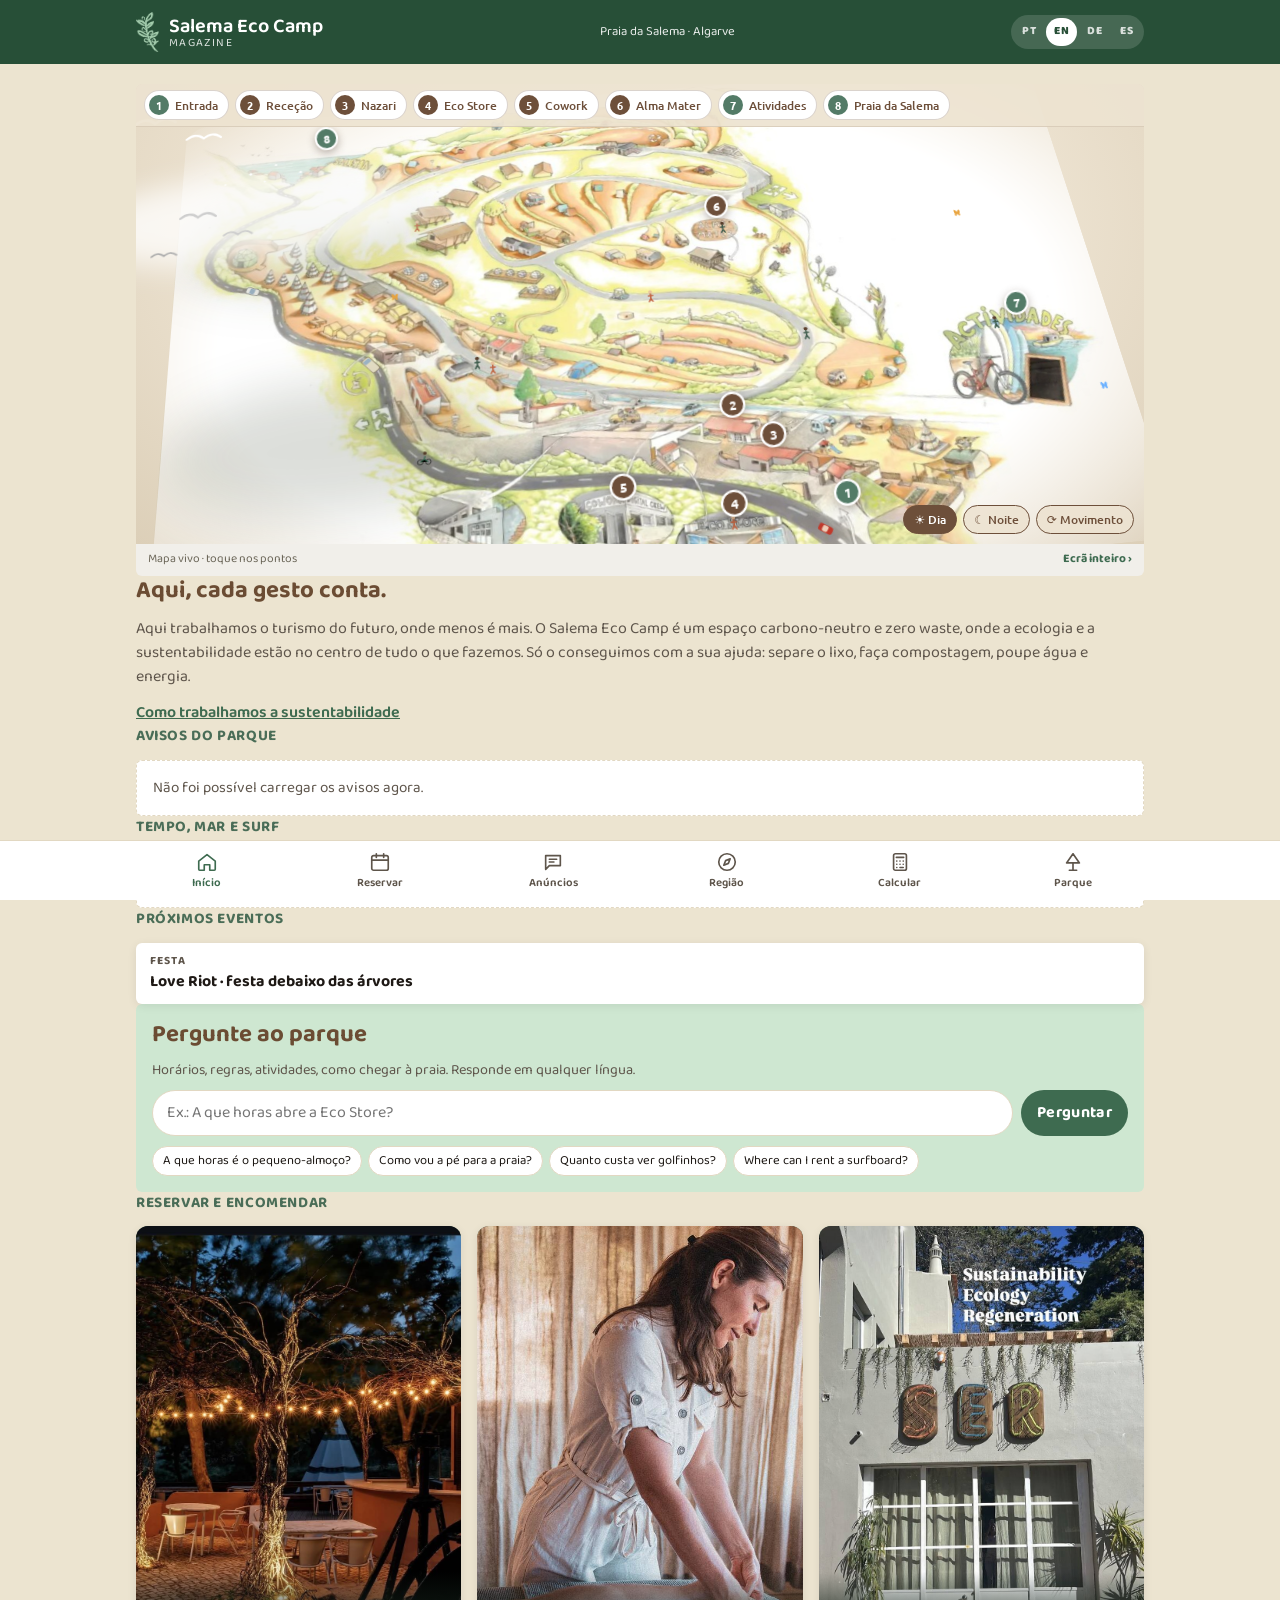
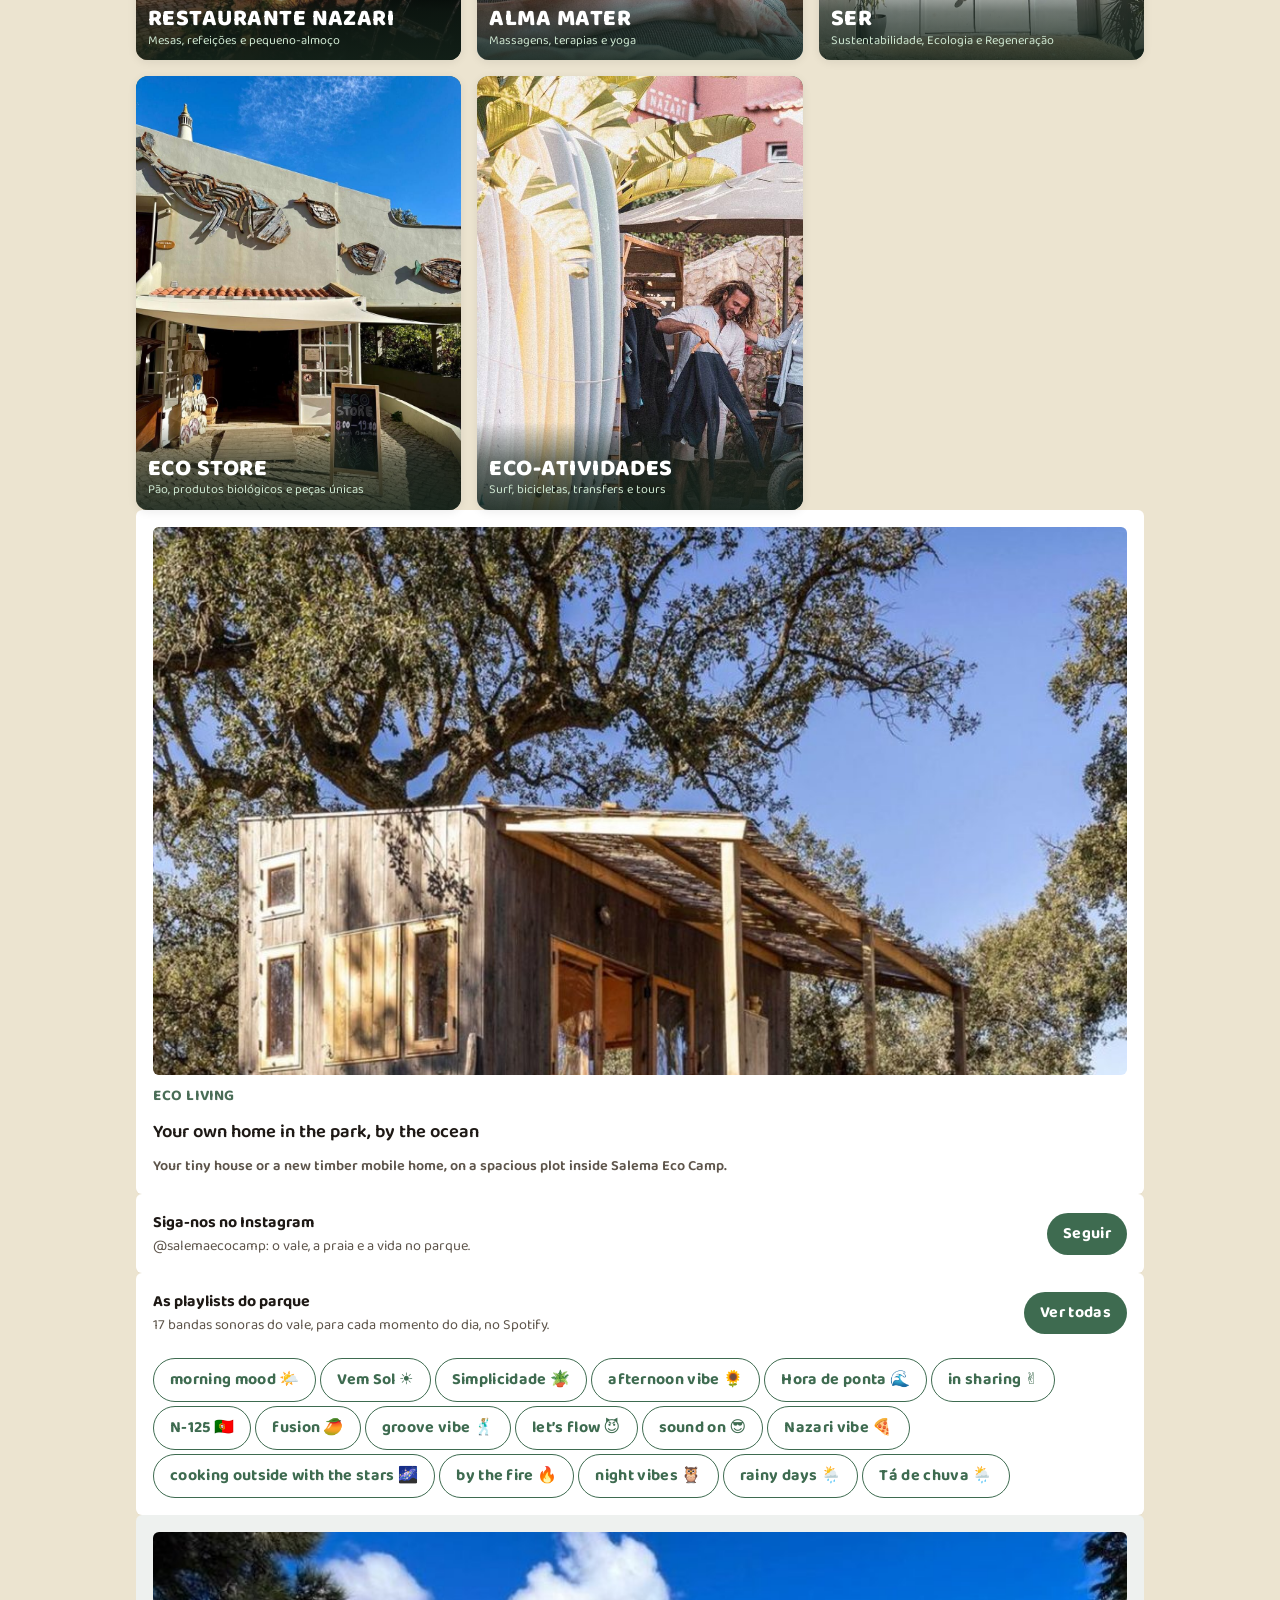
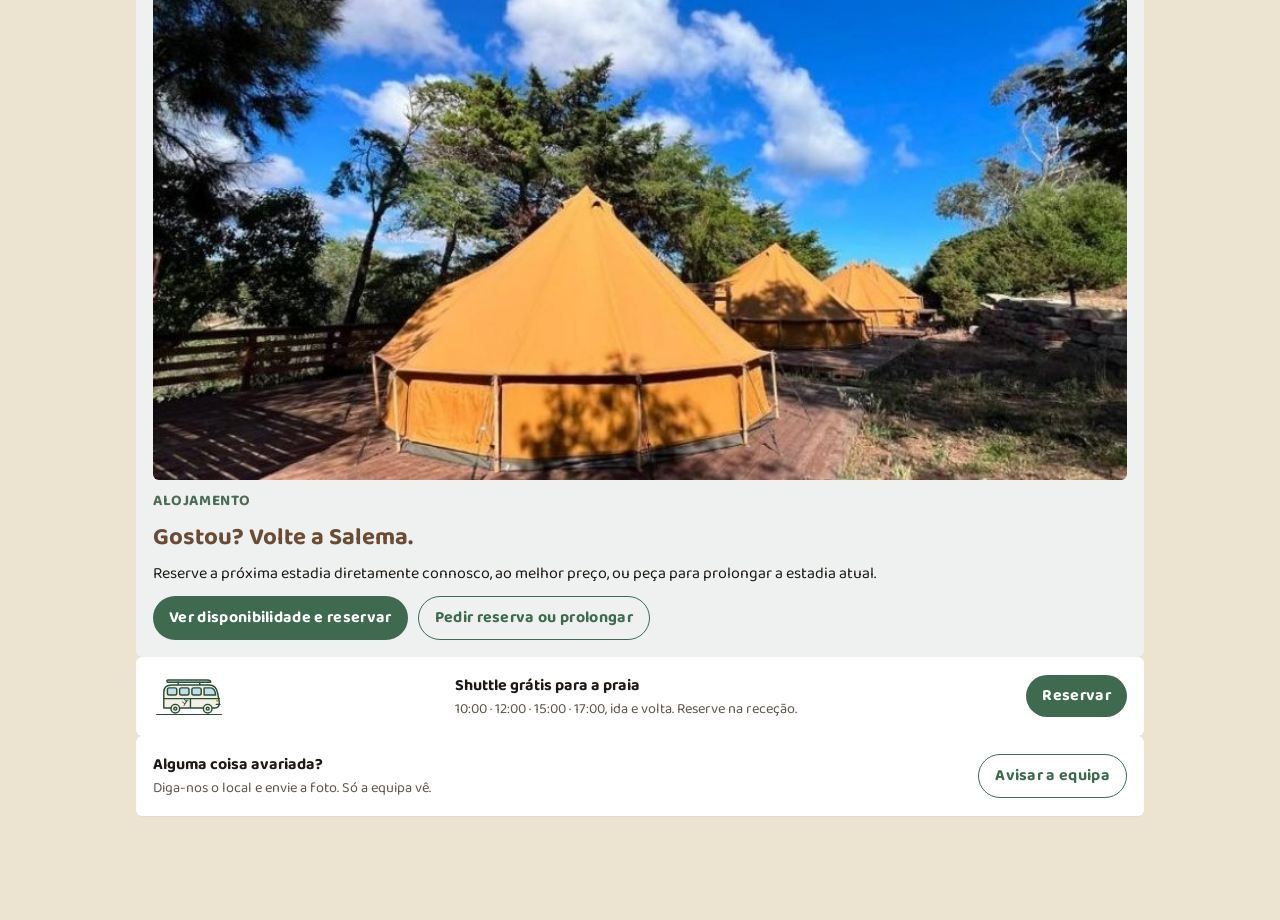
==== index.html @ 8d9f25df "Praias: 24 praias da Arrifana à Meia Praia, 5 em destaque e 'Ver mais praias', câmaras MEO Beachcam " ====
<!doctype html>
<html lang="pt">
<head>
<meta charset="utf-8">
<meta name="viewport" content="width=device-width,initial-scale=1,viewport-fit=cover">
<meta name="robots" content="noindex,nofollow">
<meta name="theme-color" content="#274F37">
<title>Salema Eco Camp Magazine</title>
<link rel="manifest" href="manifest.webmanifest">
<link rel="icon" href="favicon.png" type="image/png">
<link rel="apple-touch-icon" href="icone-180.png">
<meta name="apple-mobile-web-app-capable" content="yes">
<meta name="mobile-web-app-capable" content="yes">
<meta name="apple-mobile-web-app-title" content="Salema Magazine">
<meta name="apple-mobile-web-app-status-bar-style" content="default">
<link rel="preconnect" href="https://fonts.googleapis.com">
<link rel="stylesheet" href="https://fonts.googleapis.com/css2?family=Baloo+Thambi+2:wght@400;500;600;700;800&display=swap">
<link rel="stylesheet" href="estilo.css?v=111">
<script>/* línguas: na 1.ª visita noutra língua, esconde o texto português até chegar a tradução (máx. 4 s) */
(function(){try{var l=localStorage.getItem("lang");if(!l){var n=(navigator.languages||[navigator.language||""]).map(function(x){return String(x).slice(0,2).toLowerCase()});l="en";for(var i=0;i<n.length;i++){if(n[i]==="pt"||n[i]==="de"||n[i]==="es"||n[i]==="en"){l=n[i];break;}}}
if(l!=="pt"&&!localStorage.getItem("i18n-"+l)){document.documentElement.className+=" i18n-espera";setTimeout(function(){document.documentElement.classList.remove("i18n-espera")},4000);}}catch(e){}})();</script>
<style>html.i18n-espera body{opacity:0}</style>
</head>
<body>

<header class="top"><div class="wrap">
  <div class="brand-row"><img id="logo" src="imagens/logo.png" alt="Salema Eco Camp"><div class="brand" translate="no"><b>Salema Eco Camp</b><span>Magazine</span></div></div>
  <div class="who">Praia da Salema · Algarve</div>
</div></header>

<main><div class="wrap">

<!-- INÍCIO -->
<div class="view" id="v-inicio">
  <figure class="hero mapa-vivo" id="hero">
    <iframe src="mapa-vivo.html?embed=1" title="Mapa vivo do Salema Eco Camp: toque nos pontos para saber mais" loading="eager"></iframe>
    <figcaption><span>Mapa vivo · toque nos pontos</span><a href="mapa-vivo.html" target="_blank" rel="noopener">Ecrã inteiro ›</a></figcaption>
  </figure>
  <section class="block">
    <h1>Aqui, cada gesto conta.</h1>
    <p class="lead">Aqui trabalhamos o turismo do futuro, onde menos é mais. O Salema Eco Camp é um espaço carbono-neutro e zero waste, onde a ecologia e a sustentabilidade estão no centro de tudo o que fazemos. Só o conseguimos com a sua ajuda: separe o lixo, faça compostagem, poupe água e energia.</p>
    <a href="#reservar" data-abrir-ser>Como trabalhamos a sustentabilidade</a>
  </section>
  <div class="card minhas-reservas" data-minhas-reservas hidden></div>
  <div class="card push-card" id="push-card" hidden>
    <div class="push-ic" aria-hidden="true"><svg viewBox="0 0 24 24"><path d="M6 8a6 6 0 0 1 12 0c0 7 3 9 3 9H3s3-2 3-9"/><path d="M10.3 21a1.94 1.94 0 0 0 3.4 0"/></svg></div>
    <div class="push-txt"><b id="push-titulo">Receber as novidades no telemóvel</b><p class="lead" id="push-msg" style="font-size:.88rem">Avisos do parque, eventos e a nova ementa, assim que saem.</p></div>
    <button class="btn" type="button" id="push-btn">Ativar</button>
  </div>
  <section class="block">
    <div class="eyebrow">Avisos do parque</div>
    <div class="avisos" id="avisos"><div class="empty">A carregar avisos…</div></div>
  </section>
  <section class="block">
    <div class="eyebrow">Tempo, mar e surf</div>
    <div class="meteo" id="meteo"><div class="empty">A carregar a previsão…</div></div>
  </section>
  <section class="block">
    <div class="eyebrow">Próximos eventos</div>
    <div class="events" id="eventos"><div class="empty">A carregar eventos…</div></div>
  </section>
  <section class="ask" id="ask">
    <h2>Pergunte ao parque</h2>
    <p class="lead" style="font-size:.9rem">Horários, regras, atividades, como chegar à praia. Responde em qualquer língua.</p>
    <form id="ask-form"><input id="ask-q" maxlength="300" placeholder="Ex.: A que horas abre a Eco Store?" aria-label="A sua pergunta"><button class="btn" type="submit">Perguntar</button></form>
    <div class="suggest" id="ask-sug"></div>
    <div class="answer" translate="no" id="ask-a" hidden></div>
  </section>
  <section class="block">
    <div class="eyebrow">Reservar e encomendar</div>
    <div class="sections" id="home-sections"></div>
  </section>
  <a class="card el-teaser" href="#ecoliving">
    <img class="secphoto" src="imagens/ecoliving-tinyhouse.jpg" alt="" loading="lazy">
    <span class="eyebrow">Eco Living</span>
    <b>Your own home in the park, by the ocean</b>
    <p class="lead" style="font-size:.9rem">Your tiny house or a new timber mobile home, on a spacious plot inside Salema Eco Camp.</p>
  </a>
  <div class="card insta">
    <div><b>Siga-nos no Instagram</b><p class="lead" style="font-size:.9rem">@salemaecocamp: o vale, a praia e a vida no parque.</p></div>
    <a class="btn" style="text-decoration:none" id="insta-link" href="https://www.instagram.com/salemaecocamp" target="_blank" rel="noopener">Seguir</a>
  </div>
  <div class="card">
    <div class="insta"><div><b>As playlists do parque</b><p class="lead" style="font-size:.9rem">17 bandas sonoras do vale, para cada momento do dia, no Spotify.</p></div>
    <a class="btn" style="text-decoration:none" href="https://open.spotify.com/user/31cw4nh7oafbicmv24yopk5rwowm/playlists" target="_blank" rel="noopener">Ver todas</a></div>
    <div style="display:flex;flex-wrap:wrap;margin-top:8px">
      <a class="btn ghost" style="text-decoration:none;margin:4px 4px 0 0" href="https://open.spotify.com/playlist/7vASnNmklPgkfObc91g0TK" target="_blank" rel="noopener" translate="no">morning mood 🌤️</a>
      <a class="btn ghost" style="text-decoration:none;margin:4px 4px 0 0" href="https://open.spotify.com/playlist/0hdpsHeBjhPJPaPpP07UAs" target="_blank" rel="noopener" translate="no">Vem Sol ☀️</a>
      <a class="btn ghost" style="text-decoration:none;margin:4px 4px 0 0" href="https://open.spotify.com/playlist/6UMEXZ1tWvKvhsAGMyrycd" target="_blank" rel="noopener" translate="no">Simplicidade 🪴</a>
      <a class="btn ghost" style="text-decoration:none;margin:4px 4px 0 0" href="https://open.spotify.com/playlist/4koFbiMHXCChCBGtQK4S9A" target="_blank" rel="noopener" translate="no">afternoon vibe 🌻</a>
      <a class="btn ghost" style="text-decoration:none;margin:4px 4px 0 0" href="https://open.spotify.com/playlist/5nmW4XPSEbxccTTUN0Yzp4" target="_blank" rel="noopener" translate="no">Hora de ponta 🌊</a>
      <a class="btn ghost" style="text-decoration:none;margin:4px 4px 0 0" href="https://open.spotify.com/playlist/2nV4zF4r5WiFJlNvWSUr5i" target="_blank" rel="noopener" translate="no">in sharing ✌️</a>
      <a class="btn ghost" style="text-decoration:none;margin:4px 4px 0 0" href="https://open.spotify.com/playlist/0odEPeJAp63ANG0mcmFaMu" target="_blank" rel="noopener" translate="no">N-125 🇵🇹</a>
      <a class="btn ghost" style="text-decoration:none;margin:4px 4px 0 0" href="https://open.spotify.com/playlist/3IzxUd0LMQoKUOI6VTiQm3" target="_blank" rel="noopener" translate="no">fusion 🥭</a>
      <a class="btn ghost" style="text-decoration:none;margin:4px 4px 0 0" href="https://open.spotify.com/playlist/0BWWbaKv77XG4hWh1FmRfa" target="_blank" rel="noopener" translate="no">groove vibe 🕺🏼</a>
      <a class="btn ghost" style="text-decoration:none;margin:4px 4px 0 0" href="https://open.spotify.com/playlist/2MHatr6JU29l23G5Yih3am" target="_blank" rel="noopener" translate="no">let’s flow 😈</a>
      <a class="btn ghost" style="text-decoration:none;margin:4px 4px 0 0" href="https://open.spotify.com/playlist/6B5Aay7HxWzKSRc1zgBeDT" target="_blank" rel="noopener" translate="no">sound on 😎</a>
      <a class="btn ghost" style="text-decoration:none;margin:4px 4px 0 0" href="https://open.spotify.com/playlist/7l4YO2LlupAUUELMwWHEAf" target="_blank" rel="noopener" translate="no">Nazari vibe 🍕</a>
      <a class="btn ghost" style="text-decoration:none;margin:4px 4px 0 0" href="https://open.spotify.com/playlist/077XAW1fqpfK2Pn6cXp2Th" target="_blank" rel="noopener" translate="no">cooking outside with the stars 🌌</a>
      <a class="btn ghost" style="text-decoration:none;margin:4px 4px 0 0" href="https://open.spotify.com/playlist/6vjtlSwihhrldSuADDwPrY" target="_blank" rel="noopener" translate="no">by the fire 🔥</a>
      <a class="btn ghost" style="text-decoration:none;margin:4px 4px 0 0" href="https://open.spotify.com/playlist/0IW5XPDTIrgGxrXU2wyqtq" target="_blank" rel="noopener" translate="no">night vibes 🦉</a>
      <a class="btn ghost" style="text-decoration:none;margin:4px 4px 0 0" href="https://open.spotify.com/playlist/2rrt6qiw6iGIMiYKTnhCXh" target="_blank" rel="noopener" translate="no">rainy days 🌦️</a>
      <a class="btn ghost" style="text-decoration:none;margin:4px 4px 0 0" href="https://open.spotify.com/playlist/2CXVYJKRAMu623mb556EYp" target="_blank" rel="noopener" translate="no">Tá de chuva 🌦️</a>
    </div>
  </div>
  <div class="card reserva-card">
    <img class="secphoto" src="imagens/basecamp-tendas.jpg" alt="Tendas de glamping do Salema Eco Camp, entre os pinheiros" loading="lazy">
    <span class="eyebrow">Alojamento</span>
    <h2>Gostou? Volte a Salema.</h2>
    <p>Reserve a próxima estadia diretamente connosco, ao melhor preço, ou peça para prolongar a estadia atual.</p>
    <div class="actions" style="justify-content:flex-start;flex-wrap:wrap">
      <a class="btn" style="text-decoration:none" data-reserva-link href="https://hotels.cloudbeds.com/pt-br/reservation/TEMxNd?currency=eur" target="_blank" rel="noopener">Ver disponibilidade e reservar</a>
      <button class="btn ghost" type="button" data-pedido-reserva>Pedir reserva ou prolongar</button>
    </div>
  </div>
  <div class="card insta shuttle-mini">
    <img class="van-mini" src="imagens/shuttle-van.svg" alt="" width="72" height="44">
    <div><b>Shuttle grátis para a praia</b><p class="lead" style="font-size:.9rem">10:00 · 12:00 · 15:00 · 17:00, ida e volta. Reserve na receção.</p></div>
    <button class="btn" type="button" data-open="atividades:shuttle">Reservar</button>
  </div>
  <div class="card insta">
    <div><b>Alguma coisa avariada?</b><p class="lead" style="font-size:.9rem">Diga-nos o local e envie a foto. Só a equipa vê.</p></div>
    <button class="btn ghost" type="button" data-avaria>Avisar a equipa</button>
  </div>
</div>

<!-- RESERVAR -->
<div class="view" id="v-reservar" hidden>
  <div id="reservar-list">
    <section class="block">
      <h1>Reservar</h1>
    </section>
    <div class="card reserva-card">
      <img class="secphoto" src="imagens/ecoliving-lodges.jpg" alt="Os Eco Lodges do Salema Eco Camp, entre as árvores do vale" loading="lazy">
      <span class="eyebrow">Alojamento</span>
      <h2>Reservar alojamento</h2>
      <p>Glamping, Eco Lodges, mobile homes, apartamentos ou campismo. Reserve a próxima estadia diretamente connosco, ao melhor preço, ou peça para prolongar a estadia atual.</p>
      <div class="actions" style="justify-content:flex-start;flex-wrap:wrap">
        <a class="btn" style="text-decoration:none" data-reserva-link href="https://hotels.cloudbeds.com/pt-br/reservation/TEMxNd?currency=eur" target="_blank" rel="noopener">Ver disponibilidade e reservar</a>
        <button class="btn ghost" type="button" data-pedido-reserva>Pedir reserva ou prolongar</button>
      </div>
    </div>
    <section class="block">
      <div class="sections" id="all-sections"></div>
    </section>
  </div>
  <div id="reservar-detail" hidden></div>
</div>

<!-- ANÚNCIOS -->
<div class="view" id="v-anuncios" hidden>
  <section class="block">
    <h1>Anúncios</h1>
    <p class="lead">Como numa revista: boleias para a praia, coisas para emprestar, ajuda que procura ou oferece. Quem quiser responde pelo contacto do anúncio.</p>
    <div class="regra"><b>Só anúncios de entreajuda.</b> Os anúncios são para a entreajuda entre hóspedes, no bom espírito de comunidade e de campismo. <b>É proibido fazer anúncios comerciais</b>: vender produtos ou serviços, fazer publicidade ou angariar clientes. A equipa retira os anúncios que não cumpram esta regra.</div>
    <div class="topics" id="topics" role="group" aria-label="Categorias"></div>
    <div class="note" id="topic-note" hidden></div>
    <div class="actions" style="justify-content:flex-start">
      <button class="btn" id="new-ad" type="button">Pôr um anúncio</button>
      <button class="btn ghost" id="remove-ad" type="button">Retirar o meu anúncio</button>
    </div>
  </section>
  <div class="posts" id="ads"><div class="empty">A carregar anúncios…</div></div>
</div>

<!-- REGIÃO -->
<div class="view" id="v-regiao" hidden>
  <section class="block">
    <span class="eyebrow">Conheça a nossa região</span>
    <h1>A terra onde os deuses dormiam</h1>
    <div id="regiao-intro" class="regiao-intro"></div>
  </section>
  <section class="block"><div id="regiao-lista" class="regiao-lista"></div></section>
</div>

<!-- CALCULAR -->
<div class="view" id="v-calcular" hidden>
  <section class="block">
    <h1>Calcular</h1>
    <p class="lead">Contas rápidas para planear a sua estadia no Salema Eco Camp.</p>
  </section>
  <section id="calc-estadia" style="margin-top:8px">
    <iframe id="calc-frame" title="Calculadora de campismo" loading="lazy" style="width:100%;border:0;min-height:1400px;display:block"></iframe>
  </section>
  <section id="calc-pegada" style="margin-top:20px">
    <iframe id="pegada-frame" title="Calculadora da pegada de carbono" loading="lazy" style="width:100%;border:0;min-height:1400px;display:block"></iframe>
  </section>
</div>

<!-- PARQUE -->
<div class="view" id="v-parque" hidden>
  <section class="block">
    <h1>O parque</h1>
  </section>
  <div class="card" id="install-card">
    <h2>Guardar no telemóvel</h2>
    <p>Tenha o Magazine sempre à mão, com um ícone no ecrã como uma aplicação. Não ocupa espaço nem precisa de loja de aplicações.</p>
    <button class="btn" type="button" data-install>Como guardar</button>
  </div>
  <div class="card" id="push-parque" hidden>
    <h2>Notificações</h2>
    <p>Recebe as novidades do Magazine neste telemóvel: avisos e eventos novos.</p>
    <button class="btn ghost" type="button" id="push-off">Desligar as notificações</button>
  </div>
  <div class="card">
    <h2>Mapa do parque</h2>
    <p>As zonas do parque, numeradas. Diga o número da sua zona quando pedir ajuda ou avisar uma avaria.</p>
    <a class="map" href="imagens/capa-desenho-pedro-pereira.jpg" target="_blank" rel="noopener"><img src="imagens/capa-desenho-pedro-pereira.jpg" alt="Mapa do Salema Eco Camp com as zonas numeradas de 1 a 30, desenhado por Pedro Pereira" loading="lazy"></a>
    <small class="lead" style="font-size:.8rem">Desenho de Pedro Pereira. Toque no mapa para o ver em tamanho grande.</small>
  </div>
  <div class="card shuttle" id="shuttle">
    <img class="van" src="imagens/shuttle-van.svg" alt="" width="200" height="120">
    <span class="eyebrow">Grátis para hóspedes</span>
    <h2>Shuttle para a Praia da Salema</h2>
    <p>Temos um shuttle grátis entre o parque e a Praia da Salema. Há quatro horários por dia, ida e volta: <b translate="no">10:00 · 12:00 · 15:00 · 17:00</b>. Reserve o seu lugar na receção, por WhatsApp.</p>
    <div class="horarios" id="shuttle-horas"></div>
    <button class="btn" type="button" data-open="atividades:shuttle">Reservar o shuttle</button>
    <div class="minhas-reservas" data-minhas-reservas hidden></div>
  </div>
  <div class="card basecamp">
    <img class="secphoto" src="imagens/basecamp-caminhantes.jpg" alt="Dois caminhantes de mochila no Trilho dos Pescadores" loading="lazy">
    <span class="eyebrow">Salema Base Camp · Trilho dos Pescadores</span>
    <h2>Uma base. Cinco etapas. Zero stress.</h2>
    <p>Durma na mesma cama todas as noites e caminhe o Trilho dos Pescadores da Rota Vicentina, de Carrapateira a Lagos: <b>5 etapas, 77,5 km, tudo a partir de uma só base</b>. Recebemos dezenas de caminhantes todos os dias, até 40 check-ins num único dia.</p>
    <ol class="bc-passos">
      <li>Fique connosco. Sem mudar de alojamento.</li>
      <li>Tratamos da logística: levamo-lo de manhã, vamos buscá-lo ao fim do dia.</li>
      <li>Caminhe todas as etapas, de Carrapateira a Lagos. Sem stress, sem pressa.</li>
      <li>Restaurante para todos: pequeno-almoço, almoço e jantar, além de snacks de trilho para a caminhada.</li>
    </ol>
    <a class="map" href="imagens/basecamp-rota.jpg" target="_blank" rel="noopener"><img src="imagens/basecamp-rota.jpg" alt="Mapa da rota: Carrapateira, Vila do Bispo, Sagres, Salema Eco Camp, Praia da Luz e Lagos, com as distâncias de cada etapa" loading="lazy"></a>
    <div class="eyebrow">As 5 etapas</div>
    <ol class="stages" id="stages"></ol>
    <details class="poi"><summary>23 pontos de interesse</summary><ol id="pois"></ol></details>
    <p><b>No parque:</b> restaurante e bar, Loja Eco, lavandaria e massagens. Meia-pensão ou pensão completa no restaurante.</p>
    <p class="note">Para reservar o Base Camp: <b>reservas@salemaecocamp.com</b> · +351 282 695 201. Membro associado da Rota Vicentina.</p>
    <a href="https://rotavicentina.com/en/fishermens-trail" target="_blank" rel="noopener">O Trilho dos Pescadores na Rota Vicentina</a>
  </div>
  <div class="card">
    <h2>Regulamento interno</h2>
    <p>As regras do parque, como estão no regulamento do Salema Eco Camp. Ao entrar no Magazine, o hóspede confirma que as conhece.</p>
    <div class="note">Protótipo: o texto completo do regulamento entra aqui assim que for colado. Até lá, consulte-o no site.</div>
    <a href="https://salemaecocamp.com" target="_blank" rel="noopener">Abrir o regulamento no site</a>
  </div>
  <div class="card">
    <h2>Reservar alojamento</h2>
    <p>Glamping, lodges, mobile homes, apartamentos ou campismo. Reserve diretamente connosco, ao melhor preço, ou peça à receção para prolongar a estadia atual.</p>
    <div class="actions" style="justify-content:flex-start;flex-wrap:wrap">
      <a class="btn" style="text-decoration:none" data-reserva-link href="https://hotels.cloudbeds.com/pt-br/reservation/TEMxNd?currency=eur" target="_blank" rel="noopener">Ver disponibilidade e reservar</a>
      <button class="btn ghost" type="button" data-pedido-reserva>Pedir reserva ou prolongar</button>
    </div>
  </div>
  <div class="card">
    <span class="eyebrow">Oferecer</span>
    <h2>Vales-presente</h2>
    <p>Ofereça uma estadia no Salema Eco Camp, uma massagem na Alma Mater, um jantar no Nazari ou uma atividade. Diga-nos o que gostaria de oferecer e enviamos as opções e os preços.</p>
    <button class="btn ghost" type="button" data-vale>Pedir informação</button>
  </div>
  <div class="card avaliar">
    <span class="eyebrow">Fim da estadia</span>
    <h2>Gostou da sua estadia?</h2>
    <p>A sua opinião ajuda outros viajantes a encontrar-nos e ajuda-nos a melhorar. Obrigado!</p>
    <div class="actions" style="justify-content:flex-start;flex-wrap:wrap">
      <a class="btn" style="text-decoration:none" href="https://www.google.com/maps/search/?api=1&amp;query=Salema+Eco+Camp+Budens" target="_blank" rel="noopener">Avaliar no Google</a>
      <a class="btn ghost" style="text-decoration:none" href="https://www.booking.com/hotel/pt/salema-eco-camp.html#tab-reviews" target="_blank" rel="noopener">Avaliar no Booking</a>
    </div>
    <small class="lead" style="font-size:.8rem">No Booking, só quem reservou por lá pode avaliar: use o link do e-mail que o Booking lhe envia depois da estadia.</small>
  </div>
  <div class="card sust" id="sustentabilidade">
    <span class="eyebrow">Sustentabilidade</span>
    <h2>Um parque carbono-neutro, feito por todos</h2>
    <p>Os nossos números de 2025, a biodiversidade do parque e a calculadora da sua pegada de carbono estão no SER, a casa da Sustentabilidade, Ecologia e Regeneração.</p>
    <button type="button" class="btn" data-abrir-ser>Ver no SER ›</button>
  </div>
  <div class="card">
    <h2>Contactos úteis</h2>
    <div class="eyebrow">Salema Eco Camp</div>
    <ul class="contacts">
      <li><span>Receção / Portaria (24 horas)</span><b>+351 282 695 201</b></li>
      <li><span>Receção / Portaria (24 horas)</span><b>+351 926 636 033</b></li>
      <li><span>Restaurante Nazari (WhatsApp: reservas e encomendas)</span><b>+351 938 903 456</b></li>
      <li><span>Eco Store</span><b>+351 968 727 036</b></li>
      <li><span>Atividades (só WhatsApp)</span><b>+351 961 956 143</b></li>
      <li><span>Restaurante Nazari (festas, grupos e eventos)</span><b>reservas.nazari@salemaecocamp.com</b></li>
      <li><span>Eco Store</span><b>sales@salemaecostore.com</b></li>
      <li><span>Atividades, Alma Mater e SER</span><b>atividades@salemaecocamp.com</b></li>
    </ul>
    <div class="eyebrow">Emergência e saúde</div>
    <ul class="contacts">
      <li><span>Número Europeu de Emergência</span><b>112</b></li>
      <li><span>Linha Saúde 24</span><b>+351 808 24 24 24</b></li>
      <li><span>Bombeiros de Vila do Bispo</span><b>+351 282 639 285</b></li>
      <li><span>GNR de Vila do Bispo</span><b>+351 282 630 010</b></li>
    </ul>
  </div>
  <div class="card">
    <h2>Passagem pedonal</h2>
    <p>Aberta das <b>7:00 às 22:00</b>. Tem código, que é alterado regularmente: peça o código atual na receção.</p>
  </div>
  <div class="card">
    <h2>Avarias</h2>
    <p>Algo estragado no seu alojamento ou nos espaços comuns? Escreva o local e o que se passa; abre-se o WhatsApp da equipa e pode juntar a foto. Só a equipa vê.</p>
    <button class="btn ghost" type="button" data-avaria>Avisar a equipa</button>
  </div>
  <div class="card">
    <h2>Perdidos e achados</h2>
    <p>Esqueceu-se de alguma coisa no parque ou no restaurante? Descreva o objeto e nós procuramos.</p>
    <button class="btn ghost" type="button" data-open="restaurante:perdidos">Fazer pedido</button>
  </div>
  <div class="card">
    <img class="secphoto" src="imagens/basecamp-tendas.jpg" alt="Tendas de glamping do Salema Eco Camp" loading="lazy">
    <h2>Onde estamos</h2>
    <p>Salema é uma vila piscatória milenar da freguesia de Budens. O nome vem do árabe Salam, porto seguro.</p>
    <p>Quinta dos Carriços, Praia da Salema, 8650-196 Budens. A 1,2 km da praia, no coração do Trilho dos Pescadores. Aberto todo o ano.</p>
  </div>
</div>


<!-- ECO LIVING -->
<div class="view" id="v-ecoliving" hidden>
  <a class="back" href="#inicio">← Back</a>
  <figure class="el-hero"><img src="imagens/ecoliving-tinyhouse.jpg" alt="Timber tiny house under a cork oak, with a pergola and garden"></figure>
  <section class="block">
    <span class="eyebrow">Eco Living by Salema Eco Camp</span>
    <h1>Be part of our Eco Living project, here at Salema Eco Camp.</h1>
    <p class="lead">Your tiny house or a new mobile home, good neighbours and a simpler way of life, by the ocean.</p>
    <small class="lead" style="font-size:.8rem">Salema Eco Camp · Praia da Salema, Budens · Southwest Alentejo and Vicentine Coast Natural Park</small>
    <button class="btn" type="button" data-eco>I'd like to know more</button>
  </section>

  <section class="block">
    <span class="eyebrow">The concept</span>
    <h2>Your own home, in a park that cares for its place</h2>
    <div class="el-grid">
      <div class="el-card"><b>Mobile home or tiny house</b><p>A new timber mobile home, or your own tiny house, with installation and connections included.</p></div>
      <div class="el-card"><b>Spacious plot</b><p>Always roomy, with a garden and free irrigation water. No cars in the residential area.</p></div>
      <div class="el-card"><b>A regenerative park</b><p>Carbon neutral and zero waste, with its own sustainability department.</p></div>
      <div class="el-card"><b>Neighbourhood</b><p>Neighbours who share the same rhythm: the sea, nature and slow living.</p></div>
    </div>
  </section>

  <section class="block">
    <img class="secphoto" src="imagens/ecoliving-lodges.jpg" alt="Aerial view of lodges at Salema Eco Camp, among the trees" loading="lazy">
    <span class="eyebrow">The place</span>
    <h2>Salema, the safe harbour</h2>
    <p>Salema comes from the Arabic Salam: safe harbour. It was given that name many centuries ago and still is one, a harbour that embraces those who seek comfort, friendship and simplicity.</p>
    <p>At the south-western tip of Europe, by the ocean, in a natural park, with incredible surf spots and next to one of the most beautiful hiking trails in Europe. Here, peace and nature are the mentors of the project.</p>
    <div class="el-stats"><div><b>Natural park</b><span>by the ocean</span></div><div><b>Beach</b><span>a short walk away</span></div><div><b>Zero</b><span>waste and carbon neutral</span></div></div>
  </section>

  <section class="el-dark">
    <span class="eyebrow">Who it is for</span>
    <h2>For those who live in connection with the sea and nature, and value the real and simple things in life</h2>
    <p>People who are active, physically and mentally, with a holistic view of life. At heart, we are creating a concept of cooperation and a fusion of cultures, built around sustainability, sharing and quality.</p>
    <div class="el-grid">
      <div class="el-line"><b>At sea</b><p>Surfing, kitesurfing, windsurfing, diving and snorkelling.</p></div>
      <div class="el-line"><b>On land</b><p>Hiking, trekking, birdwatching and yoga.</p></div>
      <div class="el-line"><b>As a family</b><p>Families with children and couples who want continuity.</p></div>
      <div class="el-line"><b>With values</b><p>Sustainability, sharing and quality, in a regenerative vision of the place.</p></div>
    </div>
  </section>


  <section class="block">
    <span class="eyebrow">Two ways in</span>
    <h2>Two ways to be part of Eco Living</h2>
    <div class="el-card"><span class="eyebrow">Bring your own</span><b>Your tiny house</b><p>We host a limited number of existing tiny houses, because we want to keep the place calm and spacious. Admission is case by case.</p></div>
    <div class="el-card el-inv"><span class="eyebrow">Buy new</span><b>A new mobile home</b><p>Built in timber, with natural materials, and installed on your plot, with the connections included.</p></div>
  </section>

  <section class="block">
    <span class="eyebrow">The homes</span>
    <h2>Timber homes, built with nature in mind</h2>
    <div class="el-grid">
      <div class="el-card"><b>Natural materials first</b><p>Timber and natural elements take priority, in both mobile homes and tiny houses.</p></div>
      <div class="el-card"><b>Low ecological impact</b><p>Produced with natural products and a low environmental footprint.</p></div>
      <div class="el-card"><b>High quality</b><p>Built to last, with careful finishing and everyday comfort.</p></div>
      <div class="el-card"><b>Energy efficient</b><p>Designed for around four months of use a year, with little energy needed to heat or cool.</p></div>
    </div>
    <p class="note">We are finalising an agreement with a manufacturing partner to supply these homes. News soon.</p>
  </section>

  <section class="el-dark">
    <span class="eyebrow">Your tiny house</span>
    <h2>Which tiny houses we accept</h2>
    <p>Places are limited and admission is decided by us, case by case. We give priority to tiny houses from Salema Eco Camp's partner company in Portugal.</p>
    <div class="el-grid">
      <div class="el-line"><b>Built to the partner company's standards</b></div>
      <div class="el-line"><b>New or in good condition</b></div>
      <div class="el-line"><b>Design that blends into the landscape</b></div>
      <div class="el-line"><b>Road-legal and licensed</b></div>
      <div class="el-line"><b>Chassis inspection up to date</b></div>
      <div class="el-line"><b>Gas inspection up to date</b></div>
      <div class="el-line"><b>Valid, up-to-date insurance</b></div>
      <div class="el-line"><b>Fits the park's model and concept</b></div>
    </div>
  </section>

  <section class="block">
    <span class="eyebrow">The plot</span>
    <h2>Your plot: a life lived more outdoors</h2>
    <div class="el-grid">
      <div class="el-card"><b>Spacious plot</b><p>Always roomy, with free irrigation water from the park's treatment plant for the garden and vegetable patch.</p></div>
      <div class="el-card"><b>No-car zone</b><p>Cars do not drive in the residential area. Shared parking is close by.</p></div>
      <div class="el-card"><b>Outdoor living</b><p>Your own deck, outdoor kitchen, garden and vegetable patch: create real comfort outside on your plot.</p></div>
      <div class="el-card"><b>Metered use</b><p>Water and electricity on individual meters. You can generate solar energy.</p></div>
      <div class="el-card"><b>Shared spaces</b><p>Coworking, yoga room and shared fire pits, already running in the park.</p></div>
      <div class="el-card el-inv"><b>Clarity</b><p>Clear, transparent terms, set out in the contract from day one.</p></div>
    </div>
  </section>

  <section class="el-dark">
    <span class="eyebrow">Income</span>
    <h2>Your investment also works while you are away</h2>
    <p>We can make your home earn from visitors, in a shared and harmonious way, with an attractive return.</p>
    <div class="el-grid"><div class="el-line"><b>Optional</b><p>You take part only if you wish, and decide when to make it available.</p></div><div class="el-line"><b>Worry-free</b><p>We handle the management, so you find it ready when you return.</p></div></div>
  </section>

  <section class="block">
    <span class="eyebrow">The process</span>
    <h2>From first visit to keys in hand</h2>
    <ol class="el-steps">
      <li><b>Visit</b><p>See the park and tell us what you have in mind: your tiny house or a new mobile home.</p></li>
      <li><b>Proposal</b><p>You receive a personalised proposal, tailored to you.</p></li>
      <li><b>Admission or order</b><p>Your tiny house is approved, or your mobile home is ordered and built once the sale is confirmed.</p></li>
      <li><b>Installation</b><p>We place it on your plot and make all the connections.</p></li>
      <li><b>Arrival</b><p>You sign the plot contract and start living in Eco Living.</p></li>
    </ol>
  </section>

  <section class="el-dark el-contact">
    <img src="imagens/ecoliving-contacto2.jpg" alt="Dark timber tiny house with open wooden shutters" loading="lazy">
    <h2>Shall we talk?</h2>
    <p>Come and see the park and your future plot.</p>
    <ul class="contacts"><li><span>Email</span><b>joaquimlourenco@salemaecocamp.com</b></li><li><span>WhatsApp</span><b>+351 969 000 575</b></li></ul>
    <button class="btn" type="button" data-eco>I'd like to know more</button>
    <small style="font-size:.78rem;opacity:.8">Salema Eco Camp · Praia da Salema, 8650-196 Budens. For information only, not a contract. Details and terms shared in a personal conversation.</small>
  </section>
</div>


</div></main>

<nav class="tabs" aria-label="Navegação"><div class="in">
  <a href="#inicio" data-tab="inicio"><svg viewBox="0 0 24 24"><path d="M3 11l9-7 9 7v9a1 1 0 0 1-1 1h-5v-6H9v6H4a1 1 0 0 1-1-1z"/></svg>Início</a>
  <a href="#reservar" data-tab="reservar"><svg viewBox="0 0 24 24"><rect x="3" y="5" width="18" height="16" rx="2"/><path d="M3 10h18M8 3v4M16 3v4"/></svg>Reservar</a>
  <a href="#anuncios" data-tab="anuncios"><svg viewBox="0 0 24 24"><path d="M4 5h16v11H8l-4 4z"/><path d="M8 9h8M8 12h5"/></svg>Anúncios</a>
  <a href="#regiao" data-tab="regiao"><svg viewBox="0 0 24 24"><circle cx="12" cy="12" r="9"/><path d="M15.5 8.5l-2 5-5 2 2-5z"/></svg>Região</a>
  <a href="#calcular" data-tab="calcular"><svg viewBox="0 0 24 24"><rect x="5" y="3" width="14" height="18" rx="2"/><path d="M8 7h8M8.5 11h.01M12 11h.01M15.5 11h.01M8.5 14.5h.01M12 14.5h.01M15.5 14.5h.01M8.5 18h.01M12 18h3.5"/></svg>Calcular</a>
  <a href="#parque" data-tab="parque"><svg viewBox="0 0 24 24"><path d="M12 3l7 10H5z"/><path d="M12 13v8M8 21h8"/></svg>Parque</a>
</div></nav>

<div class="install-bar" id="install-bar" hidden role="dialog" aria-label="Guardar o Magazine no telemóvel">
  <img src="icone-192.png" alt="">
  <div><b>Guarde o Magazine no telemóvel</b><small>Fica com um ícone no ecrã, como uma aplicação.</small></div>
  <button class="btn small" type="button" data-install>Guardar</button>
  <button class="x" type="button" id="install-close" aria-label="Agora não">×</button>
</div>

<div class="sheet" id="sheet" hidden>
  <form id="req-form" novalidate></form>
</div>

<script src="config.js?v=111"></script>
<script src="conteudo.js?v=111"></script>
<script src="app.js?v=111"></script>
<script src="meteo.js?v=111"></script>
<script src="i18n.js?v=111"></script>
<template id="tpl-sust">
  <div class="card sust">
    <span class="eyebrow">Sustentabilidade</span>
    <h2>Um parque carbono-neutro, feito por todos</h2>
    <p>No Salema Eco Camp a ecologia está no centro de tudo. É assim que trabalhamos:</p>
    <div class="sust-nums" data-sust-nums hidden></div>
    <p class="eyebrow" style="margin:0">Os nossos números de 2025</p>
    <ul class="sust-lista">
      <li><b>Carbono neutro.</b> Em 2025, a pegada de carbono do parque foi de 272,5 toneladas de CO₂e, contando todas as fontes (os três âmbitos). Compensámos 286 toneladas: 13 na conservação das Árvores Gigantes de Lousada, em Portugal, e 273 na reflorestação de terras degradadas em Cerro Largo e Treinta y Tres, no Uruguai.</li>
      <li><b>Green Key desde 2021.</b> O rótulo internacional de turismo sustentável, renovado todos os anos, a última vez em 2026.</li>
      <li><b>Energia solar.</b> Dos 434.903 kWh de eletricidade que usámos em 2025, 93.695 kWh (21,5%) vieram dos nossos painéis fotovoltaicos.</li>
      <li><b>Água tratada e reutilizada.</b> Cerca de 80% da água que usamos é tratada na ETAR do parque e reutilizada a 100% na rega das plantas do parque.</li>
      <li><b>A caminho do zero desperdício.</b> Em 2025 produzimos 155,5 toneladas de resíduos e 40% foram reciclados: plástico e metal 20,4%, papel e cartão 13,5%, biorresíduos 3,25% e vidro 2,9%. Os outros 59,94% foram para o lixo indiferenciado. Para 2026, a previsão é de menos resíduos, cerca de 120,9 toneladas, e quase metade reciclada (49,9%): plástico e metal 30,5%, papel e cartão 13,1%, biorresíduos 3,5% e vidro 2,9%. Com a sua ajuda, chegamos lá.</li>
      <li><b>Compostagem.</b> 30 m³ de restos de comida e jardim deram cerca de 15 m³ de composto, que volta à terra nas plantações do parque.</li>
      <li><b>Pegada de carbono em cada prato</b> do restaurante Nazari, para escolher com consciência.</li>
      <li><b>Um departamento só para isto:</b> o SER, que cuida da regeneração do vale e organiza tours e workshops.</li>
    </ul>
    <div class="eyebrow">A vida que partilha este lugar connosco</div>
    <div class="sust-nums sust-bio">
      <div><b>55</b><span>espécies de aves: 20 vivem no parque e 35 passam por cá ao longo do ano</span></div>
      <div><b>11</b><span>espécies de orquídeas nativas, como Ophrys, Serapias e Anacamptis</span></div>
      <div><b>32</b><span>espécies de borboletas diurnas</span></div>
      <div><b>131</b><span>espécies de borboletas noturnas, em mais de 800 registos</span></div>
    </div>
    <p class="nota" style="margin:0">Estes resultados são coordenados pela Ângela Ferreira e pela equipa do SER (Sustentabilidade, Ecologia e Regeneração), e feitos por todos: equipa, hóspedes e vizinhos.</p>
    <div class="eyebrow">Como pode ajudar</div>
    <div class="sust-gestos">
      <div><span aria-hidden="true">♻️</span><b>Separe o lixo</b><small>Plástico, papel, vidro e indiferenciado</small></div>
      <div><span aria-hidden="true">🌱</span><b>Composte</b><small>Restos de comida no compostor</small></div>
      <div><span aria-hidden="true">💧</span><b>Poupe água</b><small>Duches curtos, torneiras fechadas</small></div>
      <div><span aria-hidden="true">⚡</span><b>Poupe energia</b><small>Apague luzes e desligue aparelhos</small></div>
    </div>
  </div>
</template>
</body>
</html>
---- estilo.css ----
[hidden]{display:none!important}
img{max-width:100%}
body{margin:0}
/* Layout: app de telemóvel — cabeçalho fixo, conteúdo numa coluna, barra de separadores em baixo. */
:root{
  /* cores e letras do site salemaecocamp.com */
  --bg:#ECE4D0; --surface:#FFFFFF; --surface-2:#F5EFE1; --ink:#1E1915; --muted:#5E554B; --line:#E2D8C2;
  --brand:#274F37; --brand-ink:#FFFFFF;
  --accent:#3E6B50; --accent-ink:#FFFFFF; --accent-soft:#CEE7D1;
  --title:#6B4C33; --section:#4A6D57;
  --c-rest:#8A5A3A; --c-alma:#7A4C6E; --c-ser:#4A6D57; --c-store:#8A6A36; --c-ativ:#2F6475;
  --ok:#3F7A3A; --warn:#A8641A; --danger:#A33A2E;
  --display:"Baloo Thambi 2", system-ui, sans-serif;
  --body:"Baloo Thambi 2", system-ui, -apple-system, "Segoe UI", sans-serif;
  --r:6px;
  color-scheme:light;
}
*{box-sizing:border-box}
html,body{background:var(--bg);color:var(--ink)}
body{font-family:var(--body);font-size:16px;line-height:1.5;padding-bottom:calc(76px + env(safe-area-inset-bottom,0px))}
body::before{content:"";position:fixed;inset:0 0 auto;height:env(safe-area-inset-top,0px);z-index:10;background:var(--brand)}
h1,h2,h3{font-family:var(--display);font-weight:600;text-wrap:balance;margin:0;line-height:1.2}
p{margin:0}
button,input,select,textarea{font:inherit;color:inherit}
:focus-visible{outline:3px solid var(--accent);outline-offset:2px}
.wrap{max-width:640px;margin:0 auto;padding-left:max(16px,env(safe-area-inset-left,0px));padding-right:max(16px,env(safe-area-inset-right,0px))}

header.top{position:sticky;top:env(safe-area-inset-top,0px);z-index:5;background:var(--brand);color:var(--brand-ink)}
header.top .wrap{display:flex;align-items:center;justify-content:space-between;gap:12px;padding-block:12px}
.brand{display:flex;flex-direction:column;line-height:1.1}
.brand b{font-family:var(--display);font-weight:600;font-size:1.25rem}

.brand span{font-size:.72rem;letter-spacing:.12em;text-transform:uppercase;opacity:.85}
.who{font-size:.8rem;opacity:.9;text-align:right}

main .wrap{display:flex;flex-direction:column;gap:22px;padding-block:20px 28px}
.view[hidden]{display:none!important}
.eyebrow{font-size:.74rem;letter-spacing:.12em;text-transform:uppercase;color:var(--muted);font-weight:600}
.lead{color:var(--muted)}
section.block{display:flex;flex-direction:column;gap:12px}

/* avisos */
.avisos{display:flex;flex-direction:column;gap:8px}
.aviso{display:grid;grid-template-columns:auto 1fr auto;gap:12px;align-items:start;background:var(--surface);border:1px solid var(--line);border-radius:var(--r);padding:12px 14px}
.aviso .tag{font-size:.7rem;font-weight:700;letter-spacing:.08em;text-transform:uppercase;padding:3px 8px;border-radius:999px;white-space:nowrap}
.tag.info{background:var(--accent-soft);color:var(--accent)}
.tag.corte{background:color-mix(in srgb,var(--warn) 18%,transparent);color:var(--warn)}
.tag.alerta{background:var(--danger);color:#fff}
.tag.loja{background:color-mix(in srgb,var(--c-store) 20%,transparent);color:var(--c-store)}
.aviso p{min-width:0}
.aviso.alerta{background:var(--danger);border-color:var(--danger);color:#fff;grid-template-columns:1fr auto}
.aviso.alerta .tag{background:#fff;color:var(--danger);grid-column:1/-1;justify-self:start;font-size:.78rem}
.aviso.alerta .tag::before{content:"⚠️ "}
.aviso.alerta p{font-size:1rem;line-height:1.45}
.aviso.alerta b{display:block;font-size:1.1rem;margin-bottom:4px}
.aviso.alerta time{color:rgba(255,255,255,.85)}
.aviso.alerta .novo{display:none}
.aviso.laranja{background:color-mix(in srgb,var(--warn) 14%,var(--surface));border:2px solid var(--warn);grid-template-columns:1fr auto}
.aviso.laranja .tag{background:var(--warn);color:#fff;grid-column:1/-1;justify-self:start;font-size:.78rem}
.aviso.laranja b{display:block;font-size:1.1rem;margin-bottom:4px}
.aviso.laranja p{line-height:1.5}
.aviso-link{display:inline-block;margin-top:8px;font-weight:700;color:var(--accent)}
.aviso.alerta .aviso-link{color:#fff}
.aviso time{font-size:.78rem;color:var(--muted);font-variant-numeric:tabular-nums;white-space:nowrap}
.empty{border:1px dashed var(--line);border-radius:var(--r);padding:16px;color:var(--muted);font-size:.95rem}

/* secções */
.sections{display:grid;grid-template-columns:1fr 1fr;gap:10px}
.sec{display:flex;flex-direction:column;gap:6px;text-align:left;background:var(--surface);border:1px solid var(--line);border-radius:var(--r);padding:14px;cursor:pointer;min-width:0}
.sec:hover{border-color:var(--sc)}
.sec .dot{width:28px;height:4px;border-radius:2px;background:var(--sc)}
.sec .ph{margin:-14px -14px 4px;aspect-ratio:16/9;max-width:none;width:calc(100% + 28px);object-fit:cover;border-radius:var(--r) var(--r) 0 0;display:block}
.secphoto{width:100%;max-width:100%;aspect-ratio:16/9;object-fit:cover;border-radius:var(--r);display:block}
.sec{overflow:hidden}
.sec b{font-family:var(--display);font-weight:600;font-size:1.1rem}
.sec small{color:var(--muted);font-size:.82rem;line-height:1.35}
.sec.wide{grid-column:1/-1}

.sechead{display:flex;flex-direction:column;gap:8px;border-left:4px solid var(--sc);padding-left:14px}
.back{align-self:flex-start;background:none;border:0;color:var(--accent);font-weight:600;padding:4px 0;cursor:pointer}
.items{display:flex;flex-direction:column;border:1px solid var(--line);border-radius:var(--r);background:var(--surface);overflow:hidden}
.item{display:flex;gap:12px;align-items:center;justify-content:space-between;padding:14px;border-top:1px solid var(--line)}
.item:first-child{border-top:0}
.item div{min-width:0;display:flex;flex-direction:column;gap:2px}
.item b{font-weight:600}
.item .thumb{width:56px;height:56px;flex:none;object-fit:cover;border-radius:10px;background:var(--surface-2)}
.item .info{flex:1}
.prodfotos{display:grid;grid-template-columns:1fr 1fr;gap:8px}
.prodfotos img{width:100%;aspect-ratio:3/4;object-fit:cover;border-radius:12px;display:block}
.item small{color:var(--muted);font-size:.85rem}
.btn{border:0;border-radius:999px;padding:9px 16px;font-weight:600;cursor:pointer;background:var(--accent);color:var(--accent-ink);white-space:nowrap}
.btn.ghost{background:transparent;color:var(--accent);border:1.5px solid var(--accent)}
.btn.small{padding:6px 12px;font-size:.85rem}
.btn.danger{background:transparent;color:var(--danger);border:1.5px solid var(--danger)}
.btn:disabled{opacity:.5;cursor:default}

/* comunidade */
.topics{display:flex;gap:8px;overflow-x:auto;padding-bottom:4px;scrollbar-width:none}
.chip{border:1.5px solid var(--line);background:var(--surface);border-radius:999px;padding:6px 14px;font-weight:600;font-size:.88rem;cursor:pointer;white-space:nowrap}
.chip[aria-pressed="true"]{background:var(--accent);color:var(--accent-ink);border-color:var(--accent)}
.posts{display:flex;flex-direction:column;gap:10px}
.post{background:var(--surface);border:1px solid var(--line);border-radius:var(--r);padding:14px;display:flex;flex-direction:column;gap:8px}
.post .meta{display:flex;gap:8px;align-items:center;flex-wrap:wrap;font-size:.8rem;color:var(--muted)}
.post .meta b{color:var(--ink);font-weight:600}
.post p{white-space:pre-wrap;overflow-wrap:anywhere}
.pill{font-size:.7rem;font-weight:700;letter-spacing:.06em;text-transform:uppercase;background:var(--surface-2);padding:2px 8px;border-radius:999px;color:var(--ink)}
.note{font-size:.85rem;color:var(--muted);background:var(--surface-2);border-radius:10px;padding:10px 12px}

/* parque */
.card{background:var(--surface);border:1px solid var(--line);border-radius:var(--r);padding:16px;display:flex;flex-direction:column;gap:10px}
.card ul{margin:0;padding-left:1.1em;display:flex;flex-direction:column;gap:4px}
a{color:var(--accent);font-weight:600}

/* equipa */
.req{background:var(--surface);border:1px solid var(--line);border-left:4px solid var(--sc,var(--accent));border-radius:var(--r);padding:12px 14px;display:flex;flex-direction:column;gap:6px}
.req .row{display:flex;justify-content:space-between;gap:8px;align-items:center;flex-wrap:wrap}
.req dl{display:grid;grid-template-columns:auto 1fr;gap:2px 10px;margin:0;font-size:.88rem}
.req dt{color:var(--muted)}
.req dd{margin:0;min-width:0;overflow-wrap:anywhere}
.status{font-size:.72rem;font-weight:700;letter-spacing:.06em;text-transform:uppercase;padding:3px 9px;border-radius:999px}
.status.novo{background:color-mix(in srgb,var(--warn) 20%,transparent);color:var(--warn)}
.status.confirmado{background:color-mix(in srgb,var(--ok) 20%,transparent);color:var(--ok)}
.counts{display:flex;gap:8px;flex-wrap:wrap}
.counts .chip{cursor:pointer}

/* formulário */
.sheet{position:fixed;inset:0;z-index:20;background:color-mix(in srgb,#000 45%,transparent);display:flex;align-items:flex-end;justify-content:center}
.sheet form{background:var(--bg);width:100%;max-width:640px;max-height:92%;overflow-y:auto;border-radius:20px 20px 0 0;display:flex;flex-direction:column;gap:14px;
  padding-top:18px;padding-bottom:calc(18px + env(safe-area-inset-bottom,0px));padding-left:max(16px,env(safe-area-inset-left,0px));padding-right:max(16px,env(safe-area-inset-right,0px))}
.field{display:flex;flex-direction:column;gap:4px}
.field label{font-size:.85rem;font-weight:600}
.field .hint{display:block;font-size:.75rem;color:#6B4C33;margin-top:3px;line-height:1.25}
.field input,.field select,.field textarea{background:var(--surface);border:1.5px solid var(--line);border-radius:10px;padding:10px 12px;width:100%}
.field textarea{min-height:84px;resize:vertical}
.pair{display:grid;grid-template-columns:1fr 1fr;gap:10px}
.pair>*{min-width:0}
.actions{display:flex;gap:10px;justify-content:flex-end;flex-wrap:wrap}
.msg{font-size:.9rem;border-radius:10px;padding:10px 12px}
.msg.ok{background:color-mix(in srgb,var(--ok) 16%,transparent);color:var(--ok)}
.msg.err{background:color-mix(in srgb,var(--danger) 14%,transparent);color:var(--danger)}

/* barra inferior */
nav.tabs{position:fixed;left:0;right:0;bottom:0;z-index:6;background:var(--surface);border-top:1px solid var(--line);
  padding-bottom:env(safe-area-inset-bottom,0px);padding-left:max(8px,env(safe-area-inset-left,0px));padding-right:max(8px,env(safe-area-inset-right,0px))}
nav.tabs .in{max-width:640px;margin:0 auto;display:flex}
nav.tabs a{flex:1;display:flex;flex-direction:column;align-items:center;gap:2px;padding:10px 2px 8px;color:var(--muted);text-decoration:none;font-size:.72rem;font-weight:600}
nav.tabs a svg{width:22px;height:22px;stroke:currentColor;fill:none;stroke-width:1.8;stroke-linecap:round;stroke-linejoin:round}
nav.tabs a[aria-current="page"]{color:var(--accent)}
/* marca, capa, galeria, assistente */
.brand-row{display:flex;align-items:center;gap:10px;min-width:0}
.brand-row img{height:36px;width:auto;object-fit:contain}
.hero{margin:0;border-radius:var(--r);overflow:hidden;background:#F1EFEA;max-width:100%;display:flex;flex-direction:column}
.hero img{width:100%;height:auto;display:block}
.hero figcaption{font-size:.75rem;color:#6B6658;padding:6px 12px 8px;text-align:right}
.hero.mapa-vivo iframe{display:block;width:100%;height:clamp(300px,62vw,460px);border:0;background:#EDE3D1}
.hero.mapa-vivo figcaption{display:flex;justify-content:space-between;gap:12px;align-items:center}
.hero.mapa-vivo figcaption a{color:var(--accent);font-weight:700;text-decoration:none}
.hero.ph{display:flex;align-items:center;justify-content:center;color:var(--muted);font-size:.9rem;text-align:center;padding:16px;border:1px dashed var(--line)}
.gallery{display:grid;grid-template-columns:repeat(3,1fr);gap:6px}
.gallery figure{margin:0;display:flex;flex-direction:column;gap:2px;min-width:0}
.gallery img,.gallery .noimg{width:100%;aspect-ratio:1;object-fit:cover;border-radius:8px;background:var(--surface-2);display:block}
.gallery figcaption{font-size:.72rem;color:var(--muted);overflow:hidden;text-overflow:ellipsis;white-space:nowrap}
.ask{background:var(--accent-soft);border-radius:var(--r);padding:16px;display:flex;flex-direction:column;gap:10px}
.ask form{display:flex;gap:8px}
.ask input{flex:1;min-width:0;background:var(--surface);border:1.5px solid var(--line);border-radius:999px;padding:10px 14px}
.ask .answer{background:var(--surface);border-radius:10px;padding:12px;white-space:pre-wrap;font-size:.95rem}
.suggest{display:flex;gap:6px;flex-wrap:wrap}
.suggest button{border:1px solid var(--line);background:var(--surface);border-radius:999px;padding:4px 10px;font-size:.8rem;cursor:pointer}
.insta{display:flex;align-items:center;justify-content:space-between;gap:12px;flex-wrap:wrap}
.menu-text{white-space:pre-wrap;background:var(--surface);border:1px solid var(--line);border-radius:var(--r);padding:14px;font-size:.95rem}
.check{display:flex;gap:10px;align-items:flex-start;font-size:.88rem}
.check input{margin-top:3px;width:18px;height:18px;flex:none}
.req img{max-width:100%;max-height:220px;border-radius:8px;object-fit:cover}
.upl{display:grid;grid-template-columns:1fr auto;gap:10px;align-items:center}
.upl img{width:52px;height:52px;object-fit:cover;border-radius:8px;background:var(--surface-2)}
/* eventos, mapa */
.events{display:flex;flex-direction:column;gap:14px}
.events .empty{flex:1}
.evcard{display:flex;flex-direction:column;background:var(--surface);border:0;border-radius:var(--r);overflow:hidden;padding:0;text-align:left;font:inherit;color:inherit;cursor:pointer;box-shadow:0 2px 10px rgba(0,0,0,.08);width:100%}
.ev-capa{position:relative;display:block;aspect-ratio:1080/400;background:var(--brand);overflow:hidden}
.ev-capa img{position:absolute;inset:0;width:100%;height:100%;object-fit:cover;object-position:top;display:block}
.ev-sem{height:100%;display:flex;align-items:center;justify-content:center;gap:10px;color:var(--brand-ink);line-height:1}
.ev-sem b{font-family:var(--display);font-size:3rem}.ev-sem span{letter-spacing:.15em;text-transform:uppercase;font-weight:700}
.ev-data{position:absolute;right:10px;top:10px;background:var(--brand);color:var(--brand-ink);font-weight:700;font-size:.82rem;padding:4px 10px;border-radius:999px;box-shadow:0 1px 4px rgba(0,0,0,.2)}
.ev-cap{display:flex;flex-direction:column;gap:2px;padding:10px 14px 12px}
.ev-cap small{color:var(--muted);font-size:.72rem;text-transform:uppercase;letter-spacing:.08em;font-weight:700}
.ev-cap b{font-size:1rem;line-height:1.25}
.ev-banner{width:100%;border-radius:12px;display:block;aspect-ratio:1080/400;object-fit:cover}
.ev-vercartaz{color:var(--brand);font-weight:700}
.ev-poster img{width:100%;border-radius:12px;display:block}
.ev-quando{font-weight:700;color:var(--brand)}
.ev-preco{font-weight:600}
.actions a.btn{text-decoration:none;display:inline-flex;align-items:center;justify-content:center}

.event{display:grid;grid-template-columns:58px 1fr;gap:12px;background:var(--surface);border:1px solid var(--line);border-radius:var(--r);padding:12px;align-items:start}
.event .date{display:flex;flex-direction:column;align-items:center;justify-content:center;background:var(--brand);color:var(--brand-ink);border-radius:10px;padding:6px 0;line-height:1.1}
.event .date b{font-family:var(--display);font-weight:600;font-size:1.5rem;font-variant-numeric:tabular-nums}
.event .date span{font-size:.68rem;letter-spacing:.1em;text-transform:uppercase;font-weight:700}
.event .body{min-width:0;display:flex;flex-direction:column;gap:4px}
.event .body p{font-size:.92rem;white-space:pre-wrap;overflow-wrap:anywhere}
.event .body small{color:var(--muted);font-size:.82rem}
.event img{grid-column:1/-1;width:100%;max-height:260px;object-fit:cover;border-radius:10px}
.map{display:block;border-radius:10px;overflow:hidden;border:1px solid var(--line)}
.map img{display:block;width:100%;height:auto}
.stages{margin:0;padding:0;list-style:none;display:flex;flex-direction:column;border:1px solid var(--line);border-radius:10px;overflow:hidden}
.stages li{display:grid;grid-template-columns:28px 1fr auto;gap:10px;align-items:center;padding:10px 12px;border-top:1px solid var(--line);font-size:.92rem}
.stages li:first-child{border-top:0}
.stages li.here{background:var(--accent-soft)}
.stages .n{width:24px;height:24px;border-radius:50%;background:var(--danger);color:#fff;font-weight:700;font-size:.8rem;display:flex;align-items:center;justify-content:center}
.stages .km{font-size:.78rem;color:var(--muted);text-align:right;font-variant-numeric:tabular-nums}
.lvl{font-size:.68rem;font-weight:700;text-transform:uppercase;letter-spacing:.06em}
.lvl.facil{color:var(--ok)}.lvl.moderado{color:var(--warn)}.lvl.dificil{color:var(--danger)}
.poi summary{cursor:pointer;font-weight:600;color:var(--accent)}
.poi ol{margin:8px 0 0;padding-left:1.5em;font-size:.9rem;display:flex;flex-direction:column;gap:2px;font-variant-numeric:tabular-nums}
.contacts{list-style:none;margin:0;padding:0;display:flex;flex-direction:column;gap:6px}
.contacts li{display:flex;justify-content:space-between;gap:12px;font-size:.95rem}
.contacts b{user-select:all;font-variant-numeric:tabular-nums}
/* eco living */
.el-hero{margin:0;border-radius:var(--r);overflow:hidden}
.el-hero img{display:block;width:100%;aspect-ratio:4/3;object-fit:cover}
.el-teaser{text-decoration:none;color:var(--ink)}
.el-teaser b{font-family:var(--display);font-weight:600;font-size:1.15rem}
.el-grid{display:grid;grid-template-columns:1fr 1fr;gap:10px}
.el-grid>*{min-width:0}
.el-card{background:var(--surface);border:1px solid var(--line);border-radius:var(--r);padding:14px;display:flex;flex-direction:column;gap:4px}
.el-card b{font-family:var(--display);font-weight:600;font-size:1.05rem}
.el-card p{font-size:.92rem;color:var(--muted)}
.el-inv{background:var(--brand);border-color:var(--brand);color:var(--brand-ink)}
.el-inv p,.el-inv .eyebrow{color:color-mix(in srgb,var(--brand-ink) 78%,transparent)}
.el-dark{background:var(--brand);color:var(--brand-ink);border-radius:var(--r);padding:20px 16px;display:flex;flex-direction:column;gap:12px}
.el-dark .eyebrow{color:color-mix(in srgb,var(--brand-ink) 70%,transparent)}
.el-dark p{color:color-mix(in srgb,var(--brand-ink) 88%,transparent)}
.el-line{border-top:3px solid color-mix(in srgb,var(--brand-ink) 60%,transparent);padding-top:8px;display:flex;flex-direction:column;gap:2px}
.el-line p{font-size:.9rem}
.el-stats{display:grid;grid-template-columns:repeat(3,1fr);gap:10px}
.el-stats div{border-top:3px solid var(--accent);padding-top:6px;display:flex;flex-direction:column;min-width:0}
.el-stats b{font-family:var(--display);font-weight:600;font-size:1.05rem}
.el-stats span{font-size:.8rem;color:var(--muted)}
.el-gallery{display:grid;grid-template-columns:1fr;gap:12px}
.el-gallery figure{margin:0;display:flex;flex-direction:column;gap:4px}
.el-gallery img{width:100%;aspect-ratio:16/10;object-fit:cover;border-radius:12px;display:block}
.el-gallery figcaption{font-size:.85rem}
.el-checks{margin:0;padding:0;list-style:none;display:grid;grid-template-columns:1fr 1fr;gap:8px}
.el-checks li{border-top:2px solid color-mix(in srgb,var(--brand-ink) 50%,transparent);padding-top:6px;font-size:.88rem;font-weight:600}
.el-steps{margin:0;padding:0;list-style:none;display:flex;flex-direction:column;gap:8px;counter-reset:st}
.el-steps li{counter-increment:st;display:grid;grid-template-columns:32px 1fr;gap:4px 12px;background:var(--surface);border:1px solid var(--line);border-radius:12px;padding:12px}
.el-steps li::before{content:counter(st);grid-row:1/3;width:28px;height:28px;border-radius:50%;background:var(--accent);color:var(--accent-ink);font-weight:700;display:flex;align-items:center;justify-content:center;font-size:.85rem}
.el-steps p{font-size:.9rem;color:var(--muted)}
.el-contact img{width:100%;aspect-ratio:16/9;object-fit:cover;border-radius:12px;display:block}
.el-contact .contacts b{overflow-wrap:anywhere;text-align:right}
#v-ecoliving{display:flex;flex-direction:column;gap:22px}
@media (max-width:380px){.el-grid,.el-checks{grid-template-columns:1fr}}
@media (max-width:360px){.sections{grid-template-columns:1fr}.pair{grid-template-columns:1fr}}
@media (prefers-reduced-motion:no-preference){.sheet form{animation:up .22s ease-out}@keyframes up{from{transform:translateY(24px);opacity:.6}}}

/* versão GitHub */
.item .thumb{width:56px;height:56px;flex:none;object-fit:cover;border-radius:10px;background:var(--surface-2)}
.item .info{flex:1}
.prodfotos{display:grid;grid-template-columns:1fr 1fr;gap:8px}
.prodfotos img{width:100%;aspect-ratio:3/4;object-fit:cover;border-radius:12px;display:block}
.sendrow{display:flex;flex-direction:column;gap:8px}
.btn.wa{background:#1f7a4d;color:#fff}
.btn.block{width:100%;text-align:center;text-decoration:none;display:block}
.ad{background:var(--surface);border:1px solid var(--line);border-radius:var(--r);padding:14px;display:flex;flex-direction:column;gap:6px}
.ad h3{font-size:1.1rem}
.ad .contact{font-weight:700}
.codebox{font-family:var(--display);font-size:2rem;letter-spacing:.2em;text-align:center;background:var(--surface);border:2px dashed var(--accent);border-radius:12px;padding:10px}
img.missing{display:none}

/* linguagem gráfica do site */
h1,h2,h3{color:var(--title);font-weight:700}
.eyebrow{color:var(--section);font-family:var(--display);font-weight:700;font-size:.95rem;letter-spacing:.04em}
.card,.sec,.items,.post,.ad,.aviso,.event,.el-card,.req{border-color:transparent;box-shadow:0 1px 0 rgba(0,0,0,.03)}
.sec b,.item b,.el-card b{color:var(--title)}
.btn{font-family:var(--display);font-weight:700;letter-spacing:.02em}
.chip[aria-pressed="true"]{background:var(--brand);border-color:var(--brand)}
.ask{background:var(--accent-soft)}
.empty{background:var(--surface);border-color:var(--line)}
.event .date{background:var(--brand)}
.sec .dot{width:44px;height:44px;border-radius:50%;background:var(--accent-soft)}

/* computador e tablet na horizontal: coluna mais larga, secções em três colunas */
@media (min-width:900px){
  .wrap, nav.tabs .in{max-width:1040px}
  main .wrap{gap:28px}
  .sections{grid-template-columns:repeat(3,1fr);gap:16px}
  .sec.wide{grid-column:auto}
  .hero img{max-height:none;object-fit:contain}
  #reservar-detail > .block, #v-anuncios, #v-parque, #v-ecoliving{max-width:760px;margin-inline:auto;width:100%}
  .gallery{gap:10px}
  .el-gallery{grid-template-columns:repeat(3,1fr)}
}
.card.insta{flex-direction:row;align-items:center}
.contacts b{white-space:nowrap}

/* aviso para guardar no telemóvel */
.install-bar{position:fixed;left:8px;right:8px;bottom:calc(72px + env(safe-area-inset-bottom,0px));z-index:7;max-width:620px;margin:0 auto;
  background:var(--surface);border-radius:14px;box-shadow:0 6px 24px rgba(0,0,0,.18);padding:10px 12px;display:grid;grid-template-columns:44px 1fr auto auto;gap:10px;align-items:center}
.install-bar img{width:44px;height:44px;border-radius:10px}
.install-bar b{display:block;color:var(--title);font-size:.95rem;line-height:1.2}
.install-bar small{display:block;color:var(--muted);font-size:.8rem;line-height:1.25}
.install-bar .x{background:none;border:0;font-size:1.4rem;line-height:1;color:var(--muted);cursor:pointer;padding:4px 6px}
.steps-install{margin:0;padding-left:1.3em;display:flex;flex-direction:column;gap:10px}
.steps-install li{line-height:1.4}
.kbd{display:inline-flex;align-items:center;justify-content:center;vertical-align:-4px;width:24px;height:24px;border-radius:6px;background:var(--surface-2);margin:0 2px}
.kbd svg{width:16px;height:16px;stroke:var(--accent);fill:none;stroke-width:2;stroke-linecap:round;stroke-linejoin:round}
.brand-row img{height:40px;width:auto}
.brand b{white-space:nowrap}
@media (max-width:420px){ header.top .who{display:none} }
/* campos de data e hora no iPhone não saem do ecrã */
.field input[type="date"],.field input[type="time"]{-webkit-appearance:none;appearance:none;min-width:0;max-width:100%;display:block;text-align:left;min-height:46px}
.field input::-webkit-date-and-time-value{text-align:left}
.field{min-width:0}

/* carta do restaurante */
.carta{background:#FBF8F1;border-radius:14px;padding:22px 18px;display:flex;flex-direction:column;gap:18px;box-shadow:0 1px 0 rgba(0,0,0,.04)}
.carta-top{display:flex;align-items:center;gap:12px;justify-content:center}
.carta-ramo{height:64px;width:auto}
.carta-titulo{font-family:"Baloo Thambi 2",sans-serif;font-size:2.6rem;line-height:1;color:#557A65;letter-spacing:.06em;text-transform:uppercase}
.carta-sub{font-size:.8rem;letter-spacing:.14em;text-transform:uppercase;color:#7FAF92}
.carta-horas{list-style:none;margin:0;padding:10px 12px;display:grid;grid-template-columns:1fr 1fr;gap:4px 14px;background:#EEF5EF;border-radius:10px;font-size:.85rem}
.carta-horas li{display:flex;flex-direction:column}
.carta-horas span{color:var(--muted);font-size:.75rem;text-transform:uppercase;letter-spacing:.06em}
.carta-horas b{color:#3F5F4E}
.carta-nav{display:flex;gap:6px;overflow-x:auto;scrollbar-width:none;padding-bottom:2px}
.carta-nav button{flex:none;border:1.5px solid #A3CDB0;background:transparent;color:#3F5F4E;border-radius:999px;padding:5px 12px;font:inherit;font-size:.85rem;font-weight:600;cursor:pointer}
.carta-sec{display:flex;flex-direction:column;gap:6px;scroll-margin-top:80px}
.carta-h{font-family:"Baloo Thambi 2",sans-serif;font-size:2rem;font-weight:400;color:#557A65;letter-spacing:.05em;text-transform:uppercase;text-align:center;margin:6px 0 0;display:flex;align-items:center;gap:12px}
.carta-h::before,.carta-h::after{content:"";flex:1;height:2px;background:#A3CDB0;border-radius:2px}
.carta-subsec{text-align:center;font-size:.8rem;color:#7FAF92;letter-spacing:.06em;text-transform:uppercase;margin-top:-4px}
.carta-g{margin:10px 0 0;font-family:"Baloo Thambi 2",sans-serif;font-weight:400;font-size:1.35rem;color:#6B8F78;letter-spacing:.04em}
.carta-lista{list-style:none;margin:0;padding:0;display:flex;flex-direction:column;gap:10px}
.carta-linha{display:flex;align-items:baseline;gap:6px}
.carta-nome{font-weight:600;color:var(--ink);display:inline-flex;align-items:center;gap:6px;flex-wrap:wrap}
.carta-dots{flex:1;border-bottom:2px dotted #C9DCCF;transform:translateY(-4px);min-width:12px}
.carta-preco{font-weight:700;color:#3F5F4E;white-space:nowrap;font-variant-numeric:tabular-nums}
.carta-desc{font-size:.85rem;color:var(--muted);line-height:1.35;margin-top:1px}
.mtag{display:inline-block;font-size:.62rem;font-weight:700;letter-spacing:.04em;border-radius:4px;padding:1px 4px;line-height:1.3;vertical-align:middle}
.mtag.v{background:#EEF5EF;color:#3F7A3A;border:1px solid #A3CDB0}
.mtag.vg{background:#3F7A3A;color:#fff}
.carta-nota{font-size:.78rem;color:var(--muted);text-align:center;line-height:1.5;border-top:1px solid #E5EDE7;padding-top:12px}
/* imagens em falta não deixam ícone partido */
.sec .ph.missing,.secphoto.missing,.gallery figure:has(img.missing){display:none}

/* cartões das secções: foto inteira, nome em rodapé com a letra do Salema */
.sec.tile{position:relative;padding:0;border:0;overflow:hidden;aspect-ratio:4/5;background:#3F5F4E;display:block;border-radius:12px;box-shadow:0 2px 10px rgba(0,0,0,.08)}
.sec.tile.wide{aspect-ratio:16/9}
.sec.tile .ph{position:absolute;inset:0;width:100%;height:100%;margin:0;aspect-ratio:auto;object-fit:cover;border-radius:0;transition:transform .4s ease}
.sec.tile:hover .ph{transform:scale(1.04)}
.sec.tile .tile-cap{position:absolute;left:0;right:0;bottom:0;padding:34px 12px 12px;display:flex;flex-direction:column;gap:2px;
  background:linear-gradient(to top,rgba(20,35,26,.88) 0%,rgba(20,35,26,.6) 55%,rgba(20,35,26,0) 100%);text-align:left}
.sec.tile .tile-cap b{font-family:"Baloo Thambi 2",sans-serif;font-weight:400;font-size:1.65rem;line-height:1;letter-spacing:.05em;text-transform:uppercase;color:#fff}
.sec.tile .tile-cap small{color:#CEE7D1;font-size:.78rem;line-height:1.25}
.sec.tile.missing-photo{background:#557A65}
@media (min-width:900px){ .sec.tile{aspect-ratio:3/4} .sec.tile.wide{aspect-ratio:3/4} .sec.tile .tile-cap b{font-size:1.9rem} }
.sec.tile .tile-cap b{overflow-wrap:anywhere}

/* lettering do site: Baloo Thambi 2 */
.sec.tile .tile-cap b{font-weight:800;font-size:1.25rem;letter-spacing:.02em;line-height:1.05}
.carta-titulo{font-weight:800;font-size:2.2rem;letter-spacing:.04em}
.carta-h{font-weight:800;font-size:1.5rem;letter-spacing:.04em}
.carta-g{font-weight:700;font-size:1.1rem;letter-spacing:.02em}
@media (min-width:900px){ .sec.tile .tile-cap b{font-size:1.45rem} }
.event .ev-preco{color:var(--ink,#2a2a2a);font-weight:600}
.event a.btn{text-decoration:none;margin-top:4px}

.regra{background:color-mix(in srgb,var(--brand) 10%,var(--surface));border-left:4px solid var(--brand);border-radius:10px;padding:12px 14px;font-size:.92rem;line-height:1.45}
.check{display:flex;gap:10px;align-items:flex-start;font-size:.92rem;font-weight:600}
.check input{width:22px;height:22px;flex:none;margin-top:1px;accent-color:var(--brand)}

/* tempo, mar e surf */
.meteo{display:flex;flex-direction:column;gap:12px}
.mt-hoje{background:var(--surface);border-radius:var(--r);padding:14px;display:flex;flex-direction:column;gap:12px;box-shadow:0 1px 0 rgba(0,0,0,.03)}
.mt-agora{display:flex;align-items:center;gap:12px}
.mt-ic{font-size:2.6rem;line-height:1}
.mt-agora div{display:flex;flex-direction:column}
.mt-temp{font-family:var(--display);font-size:2.2rem;line-height:1;color:var(--ink)}
.mt-agora span{color:var(--muted);font-size:.92rem}
.mt-dados{list-style:none;margin:0;padding:0;display:grid;grid-template-columns:repeat(3,minmax(0,1fr));gap:8px}
.mt-dados li{display:flex;flex-direction:column;background:var(--bg);border-radius:10px;padding:6px 8px;min-width:0}
.mt-dados small{color:var(--muted);font-size:.72rem}
.mt-dados b{font-variant-numeric:tabular-nums}
.mt-mares{font-size:.9rem;margin:0}
.mt-dias{display:grid;grid-template-columns:repeat(5,minmax(0,1fr));gap:6px}
.mt-dia{background:var(--surface);border-radius:12px;padding:8px 4px;display:flex;flex-direction:column;align-items:center;gap:2px;text-align:center}
.mt-dia small{color:var(--muted);font-size:.72rem;text-transform:capitalize}
.mt-ic2{font-size:1.4rem}
.mt-surf{background:var(--surface);border-radius:var(--r);padding:14px;display:flex;flex-direction:column;gap:10px}
.mt-surf h3{margin:0;font-family:var(--display);font-size:1.15rem}
.mt-chips{display:flex;flex-wrap:wrap;gap:6px}
.mt-praias{list-style:none;margin:0;padding:0;display:flex;flex-direction:column}
.mt-praias li{display:grid;grid-template-columns:minmax(0,1fr) auto;align-items:start;gap:2px 10px;padding:8px 0;border-top:1px solid var(--line)}
.mt-praias li:first-child{border-top:0}
.mt-praias li.aqui .mt-pnome b{color:var(--brand)}
.mt-pnome{display:flex;flex-direction:column;min-width:0}
.mt-pnome small,.mt-pdet{color:var(--muted);font-size:.78rem}
.mt-pnota{display:flex;flex-direction:column;align-items:flex-end}
.mt-pnota small{font-size:.75rem;font-weight:600}
.mt-pdet{grid-column:1/-1}
.stars{color:#E0A100;letter-spacing:1px;font-size:1rem;white-space:nowrap}
@media (max-width:380px){.mt-dados{grid-template-columns:repeat(2,minmax(0,1fr))}}
/* base camp e shuttle */
.bc-passos{margin:0;padding-left:0;list-style:none;counter-reset:p;display:flex;flex-direction:column;gap:8px}
.bc-passos li{counter-increment:p;display:grid;grid-template-columns:28px 1fr;gap:10px;align-items:start;font-weight:600;font-size:.95rem}
.bc-passos li::before{content:counter(p);width:26px;height:26px;border-radius:50%;background:var(--brand);color:var(--brand-ink);display:grid;place-items:center;font-size:.85rem}
.shuttle{border:2px solid var(--brand)}
.shuttle .chips{display:flex;flex-wrap:wrap;gap:6px}
.shuttle .van{width:min(220px,70%);height:auto;align-self:center}
.van-mini{width:72px;height:auto;flex:none}
.shuttle-mini{align-items:center}
@media (prefers-reduced-motion:no-preference){.shuttle .van{animation:anda 3.5s ease-in-out infinite}@keyframes anda{50%{transform:translateX(6px)}}}
.mt-ativ{display:flex;gap:6px;align-items:center;justify-content:flex-end}
.mt-ativ svg{width:25px;height:25px;fill:none;stroke:var(--brand);stroke-width:1.8;stroke-linecap:round;stroke-linejoin:round}
.mt-legenda{display:flex;flex-wrap:wrap;gap:6px 14px;font-size:.78rem;color:var(--muted)}
.mt-legenda span{display:inline-flex;align-items:center;gap:4px}
.mt-legenda .mt-ativ svg{width:18px;height:18px}
.mt-surf .row{display:flex;justify-content:space-between;align-items:center;gap:8px;flex-wrap:wrap}
.mt-paraiso{background:var(--mint,#CEE7D1);color:var(--brand);font-weight:700;font-size:.78rem;padding:3px 10px;border-radius:999px}
.bandeira{width:18px;height:18px;vertical-align:-3px;margin-left:5px}
.mt-legenda .bandeira{margin-left:0}
.mt-pnome .mt-ativ{justify-content:flex-start;margin-top:4px}
.mpeg{display:inline-block;font-size:.62rem;font-weight:700;padding:1px 5px;border-radius:5px;margin-left:5px;vertical-align:2px;white-space:nowrap}
.mpeg.b{background:#DCEFD9;color:#24622F}.mpeg.m{background:#F6E7B8;color:#7A5A00}.mpeg.a{background:#F7D3C7;color:#8A2E12}
/* novidades */
.novo{display:inline-block;background:#D9481F;color:#fff;font-size:.66rem;font-weight:800;letter-spacing:.06em;text-transform:uppercase;padding:2px 7px;border-radius:999px;align-self:flex-start}
.ev-novo{position:absolute;left:10px;top:10px;box-shadow:0 1px 4px rgba(0,0,0,.25)}
nav.tabs a{position:relative}
.dot-novo{position:absolute;top:7px;left:calc(50% + 8px);width:10px;height:10px;border-radius:50%;background:#D9481F;border:2px solid var(--surface,#fff)}

/* notificações */
.push-card{display:grid;grid-template-columns:auto 1fr;gap:10px 12px;align-items:center;border:2px solid var(--brand)}
.push-card .btn{grid-column:1/-1;justify-self:start}
.push-ic{width:42px;height:42px;border-radius:50%;background:var(--brand);display:grid;place-items:center}
.push-ic svg{width:22px;height:22px;fill:none;stroke:var(--brand-ink);stroke-width:2;stroke-linecap:round;stroke-linejoin:round}
.push-txt{min-width:0;display:flex;flex-direction:column;gap:2px}
/* reservas, sustentabilidade */
.reserva-card{background:color-mix(in srgb,var(--brand) 8%,var(--surface));border-color:transparent}
.sust-lista{margin:0;padding-left:1.1em;display:flex;flex-direction:column;gap:6px;font-size:.95rem}
.sust-gestos{display:grid;grid-template-columns:repeat(2,minmax(0,1fr));gap:8px}
.sust-gestos div{background:var(--bg);border-radius:12px;padding:10px;display:flex;flex-direction:column;gap:2px}
.sust-gestos span{font-size:1.4rem}
.sust-gestos small{color:var(--muted);font-size:.78rem}
.sust-nums{display:grid;grid-template-columns:repeat(2,minmax(0,1fr));gap:8px}
.sust-nums div{background:var(--brand);color:var(--brand-ink);border-radius:12px;padding:12px;display:flex;flex-direction:column}
.sust-nums b{font-family:var(--display);font-size:1.6rem;line-height:1.1}
.sust-nums span{font-size:.8rem;opacity:.9}
/* seletor de língua */
.lang-sel{display:flex;gap:2px;background:color-mix(in srgb,var(--brand-ink) 14%,transparent);border-radius:999px;padding:3px;flex:none}
.lang-sel button{font:inherit;font-size:.72rem;font-weight:800;letter-spacing:.04em;border:0;background:transparent;color:var(--brand-ink);padding:5px 8px;border-radius:999px;cursor:pointer;opacity:.8}
.lang-sel button[aria-pressed="true"]{background:var(--brand-ink);color:var(--brand);opacity:1}

/* Zero Waste Store */
.zw{display:flex;flex-direction:column;gap:12px;border:2px solid color-mix(in srgb,var(--c-store) 45%,transparent);border-radius:var(--r);padding:16px;background:color-mix(in srgb,var(--c-store) 7%,var(--surface))}
.zw-head h2{margin:2px 0 6px;color:var(--c-store)}
.zw-head p{margin:0}
.zw-bloco{display:flex;flex-direction:column;gap:8px;background:var(--surface);border-radius:12px;padding:12px}
.zw-bloco h3{margin:0;font-size:1.05rem}
.zw-bloco p{margin:0;font-size:.93rem;line-height:1.45}
.zw-agora{outline:2px solid var(--warn)}
.zw-agora h3{color:var(--warn)}
.zw-txt{color:var(--muted)}
.zw-lista{list-style:none;margin:0;padding:0;display:flex;flex-direction:column;gap:8px}
.zw-lista li{display:flex;align-items:center;gap:10px;border-top:1px solid var(--line);padding-top:8px}
.zw-foto{width:52px;height:52px;object-fit:cover;border-radius:8px;flex:none}
.zw-foto-g{width:96px;height:96px;object-fit:cover;border-radius:10px;flex:none}
.zw-info{flex:1;min-width:0;display:flex;flex-direction:column;gap:2px}
.zw-info small{color:var(--muted)}
.zw-preco{display:inline-flex;align-items:baseline;gap:4px;flex-wrap:wrap;white-space:nowrap;font-variant-numeric:tabular-nums}
.zw-preco s{color:var(--muted);font-size:.85rem}
.zw-preco b{color:var(--c-store);font-size:1.05rem}
.zw-pct{background:var(--c-store);color:#fff;border-radius:99px;padding:1px 7px;font-size:.75rem;font-weight:700}
.zw-destaque{display:flex;gap:12px;align-items:center}
.zw-breve{color:var(--muted);font-style:italic}

/* Conheça a nossa região */
.regiao-intro{display:flex;flex-direction:column;gap:10px}
.regiao-lista{display:flex;flex-direction:column;gap:14px}
.regiao-art{background:var(--surface);border:1px solid var(--line);border-radius:var(--r);overflow:hidden}
.regiao-art summary{list-style:none;cursor:pointer;display:flex;flex-direction:column}
.regiao-art summary::-webkit-details-marker{display:none}
.regiao-capa{width:100%;aspect-ratio:16/9;object-fit:cover;display:block;max-width:100%}
.regiao-cab{padding:14px 16px;display:flex;flex-direction:column;gap:6px}
.regiao-cab h2{margin:0;font-size:1.25rem;line-height:1.2}
.regiao-cab p{margin:0;color:var(--muted)}
.regiao-ler{color:var(--accent);font-weight:700}
.regiao-art[open] .regiao-ler{display:none}
.regiao-art[open] .regiao-capa{display:none}
.regiao-corpo{padding:0 16px 16px;display:flex;flex-direction:column;gap:12px;line-height:1.55}
.regiao-corpo p{margin:0}
.regiao-fig{margin:0}
.regiao-fig img{width:100%;border-radius:12px;display:block}
.regiao-fig figcaption{font-size:.82rem;color:var(--muted);margin-top:4px}
.regiao-dicas{background:var(--surface-2);border-radius:12px;padding:12px 14px}
.regiao-dicas ul{margin:6px 0 0;padding-left:1.2em;display:flex;flex-direction:column;gap:6px}
.regiao-fig.brasao{display:flex;flex-direction:column;align-items:center;background:var(--surface-2);border-radius:12px;padding:14px}
.regiao-fig.brasao img{width:auto;max-width:180px;max-height:220px;border-radius:0}
.regiao-fig.brasao figcaption{text-align:center}
/* 4 línguas: ecrãs estreitos */
@media (max-width:420px){ .lang-sel{gap:0;padding:2px} .lang-sel button{padding:5px 6px;font-size:.68rem} .brand b{font-size:1.1rem} .brand-row img{height:32px} .brand-row{gap:7px} }
@media (max-width:370px){ .brand b{font-size:1rem} .lang-sel button{padding:4px 5px;font-size:.64rem} }
.sust-bio div{background:color-mix(in srgb,var(--accent) 14%,var(--surface));color:var(--ink)}
.sust-bio b{color:var(--accent)}
.minhas-reservas{display:flex;flex-direction:column;gap:8px}
.minha-res{display:flex;align-items:center;justify-content:space-between;gap:10px;background:var(--bg);border-radius:12px;padding:10px 12px}
.minha-res div{display:flex;flex-direction:column;min-width:0}
.minha-res small{color:var(--muted)}
.minha-res .btn{flex:none;color:var(--danger,#B3261E);border-color:currentColor}
.shuttle .minhas-reservas{margin-top:10px;text-align:left}
.mt-cam{font-size:.8rem;font-weight:700;color:var(--accent);text-decoration:none;margin-top:2px;align-self:flex-start}
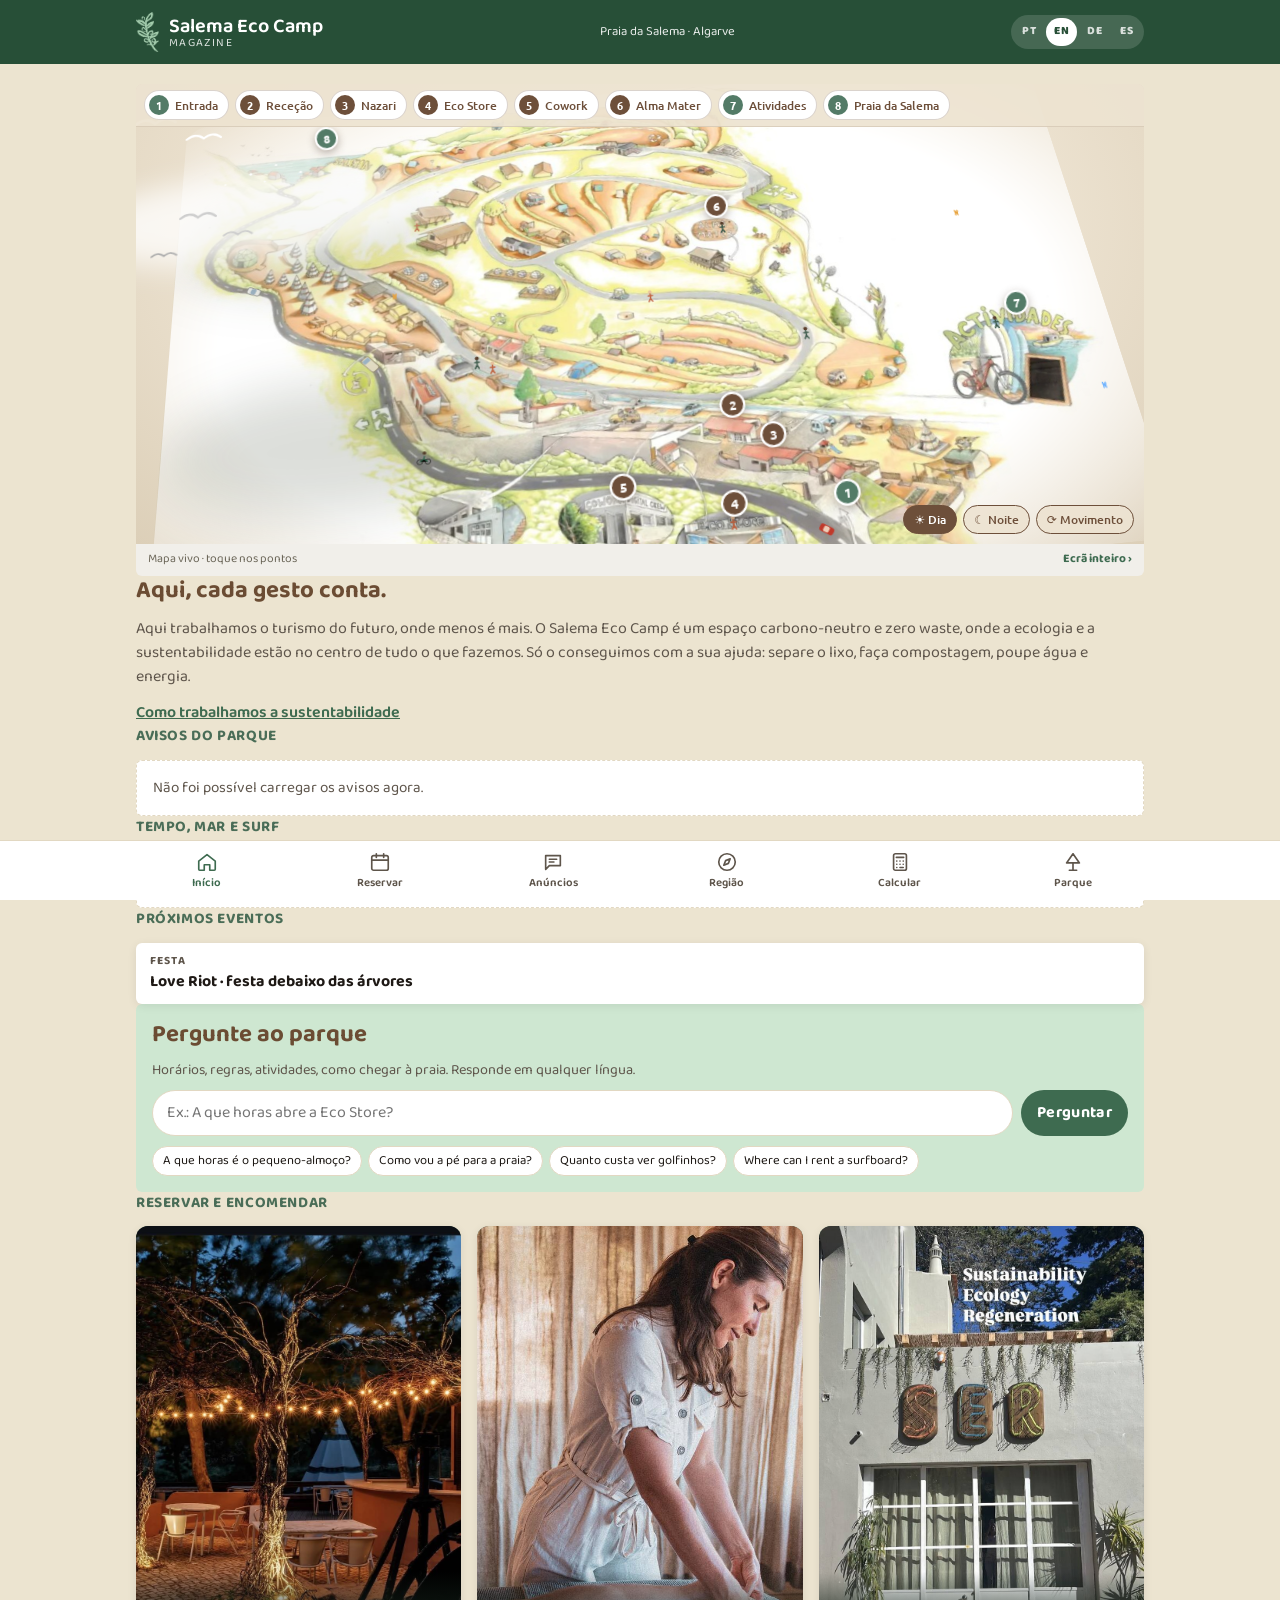
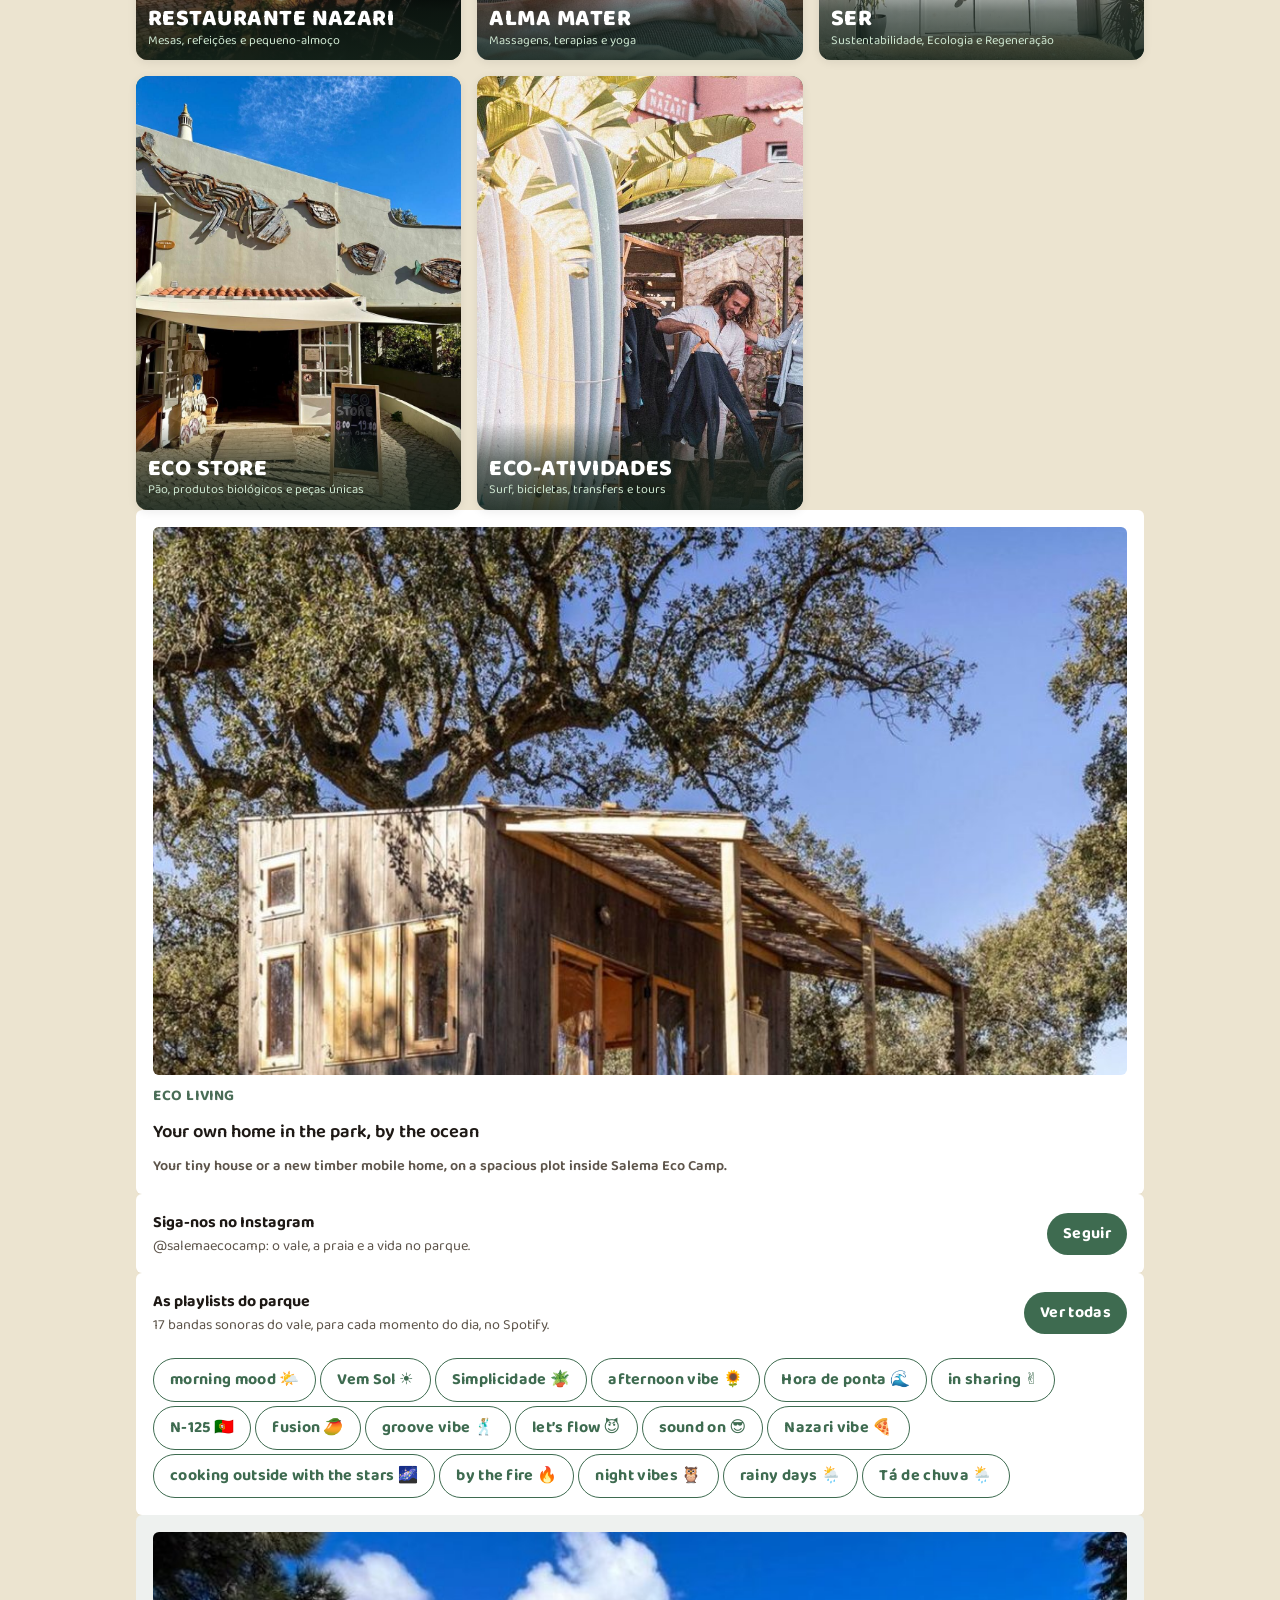
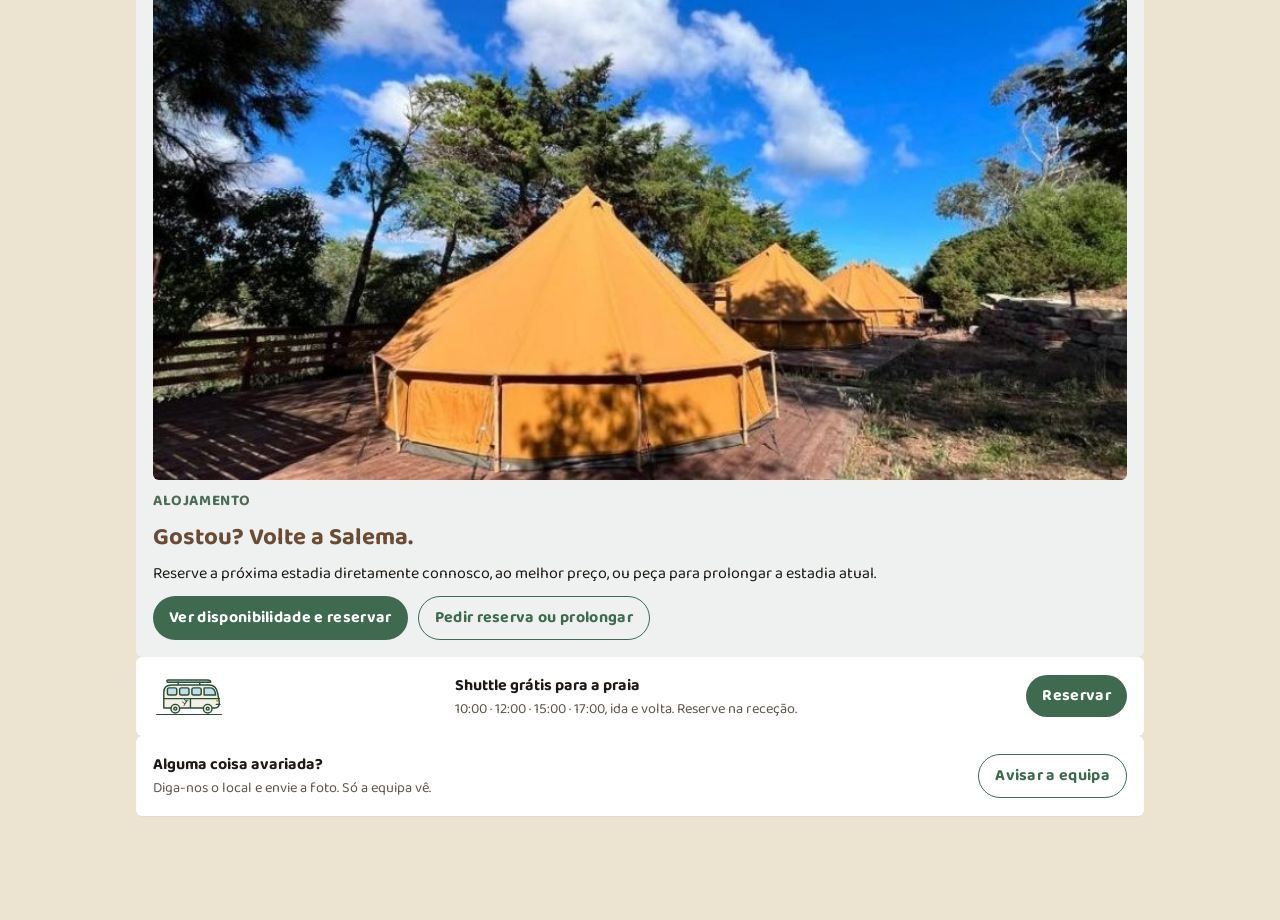
==== commit 035f9c4d: "Traduções: pedir em lotes pequenos (artigos longos falhavam); Apps Script divide em lotes e só conta" ====
--- a/index.html
+++ b/index.html
@@ -15,7 +15,7 @@
 <meta name="apple-mobile-web-app-status-bar-style" content="default">
 <link rel="preconnect" href="https://fonts.googleapis.com">
 <link rel="stylesheet" href="https://fonts.googleapis.com/css2?family=Baloo+Thambi+2:wght@400;500;600;700;800&display=swap">
-<link rel="stylesheet" href="estilo.css?v=111">
+<link rel="stylesheet" href="estilo.css?v=112">
 <script>/* línguas: na 1.ª visita noutra língua, esconde o texto português até chegar a tradução (máx. 4 s) */
 (function(){try{var l=localStorage.getItem("lang");if(!l){var n=(navigator.languages||[navigator.language||""]).map(function(x){return String(x).slice(0,2).toLowerCase()});l="en";for(var i=0;i<n.length;i++){if(n[i]==="pt"||n[i]==="de"||n[i]==="es"||n[i]==="en"){l=n[i];break;}}}
 if(l!=="pt"&&!localStorage.getItem("i18n-"+l)){document.documentElement.className+=" i18n-espera";setTimeout(function(){document.documentElement.classList.remove("i18n-espera")},4000);}}catch(e){}})();</script>
@@ -461,11 +461,11 @@
   <form id="req-form" novalidate></form>
 </div>
 
-<script src="config.js?v=111"></script>
-<script src="conteudo.js?v=111"></script>
-<script src="app.js?v=111"></script>
-<script src="meteo.js?v=111"></script>
-<script src="i18n.js?v=111"></script>
+<script src="config.js?v=112"></script>
+<script src="conteudo.js?v=112"></script>
+<script src="app.js?v=112"></script>
+<script src="meteo.js?v=112"></script>
+<script src="i18n.js?v=112"></script>
 <template id="tpl-sust">
   <div class="card sust">
     <span class="eyebrow">Sustentabilidade</span>
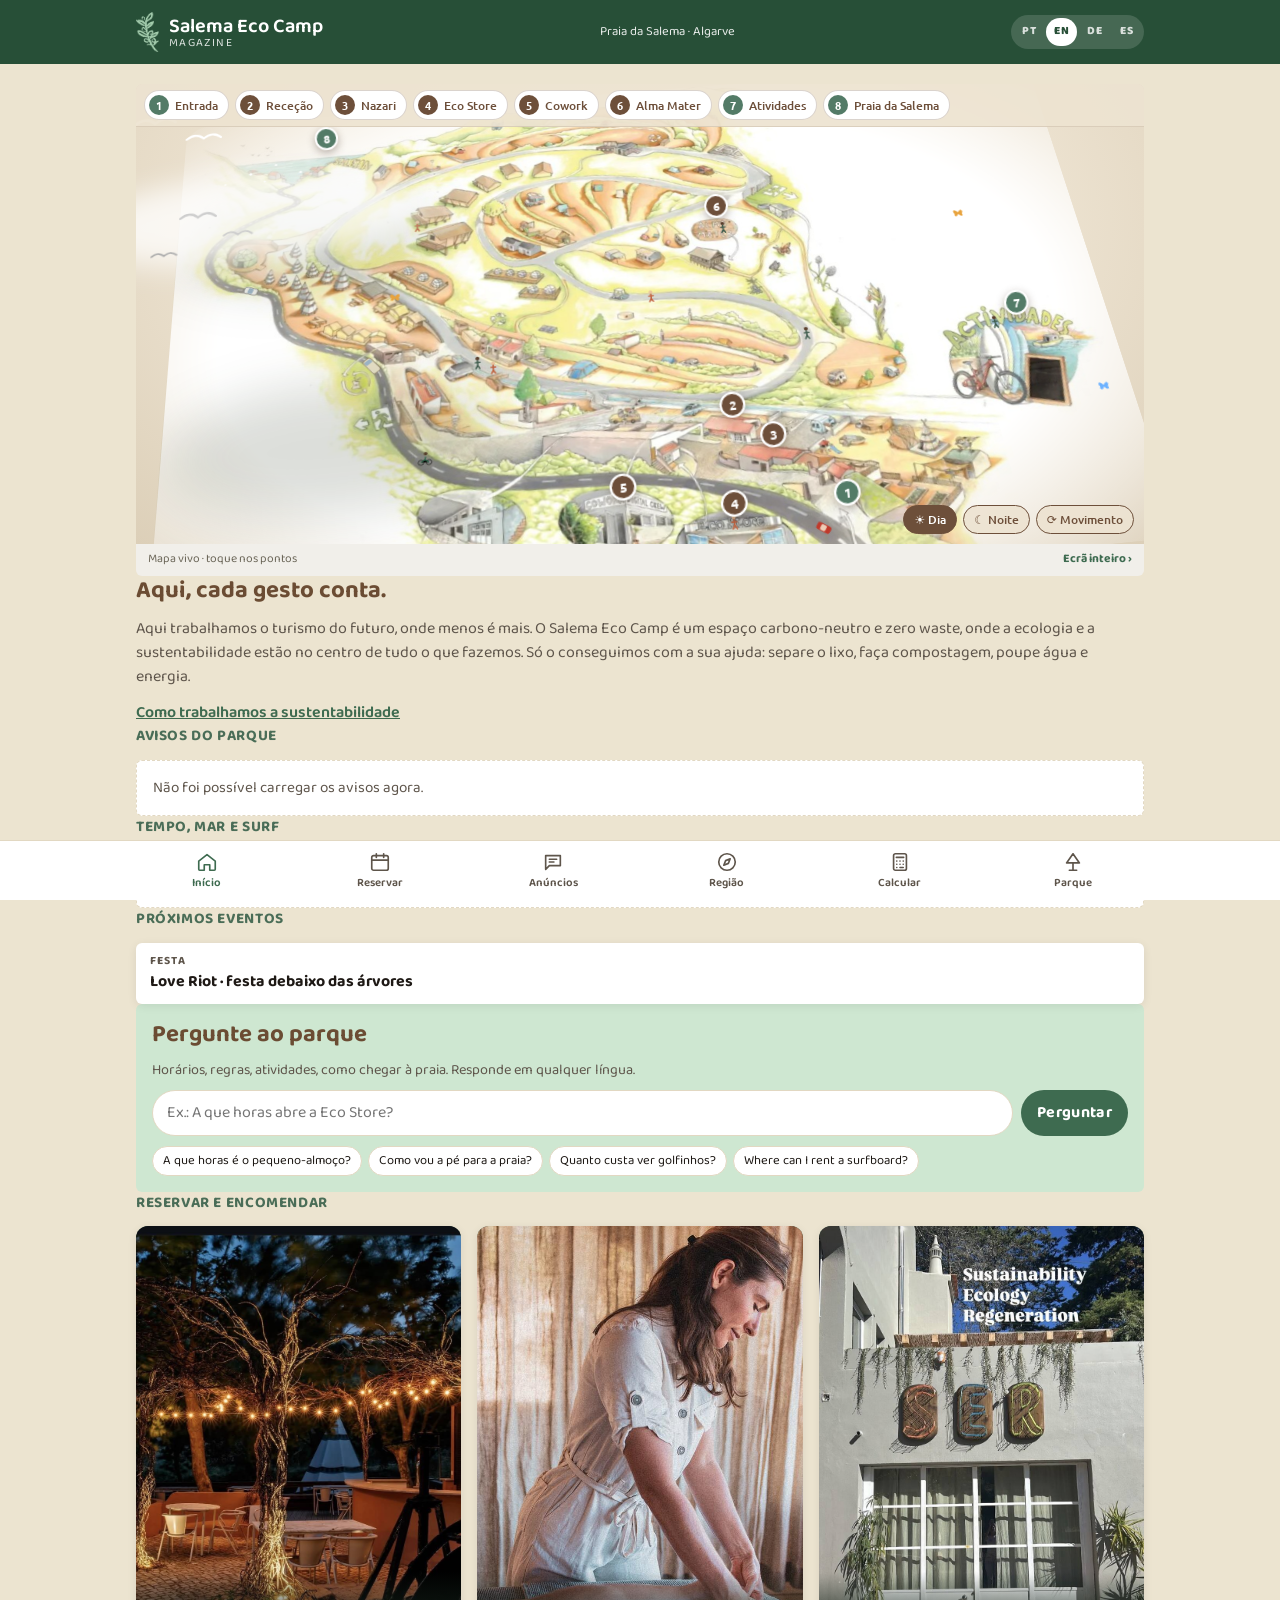
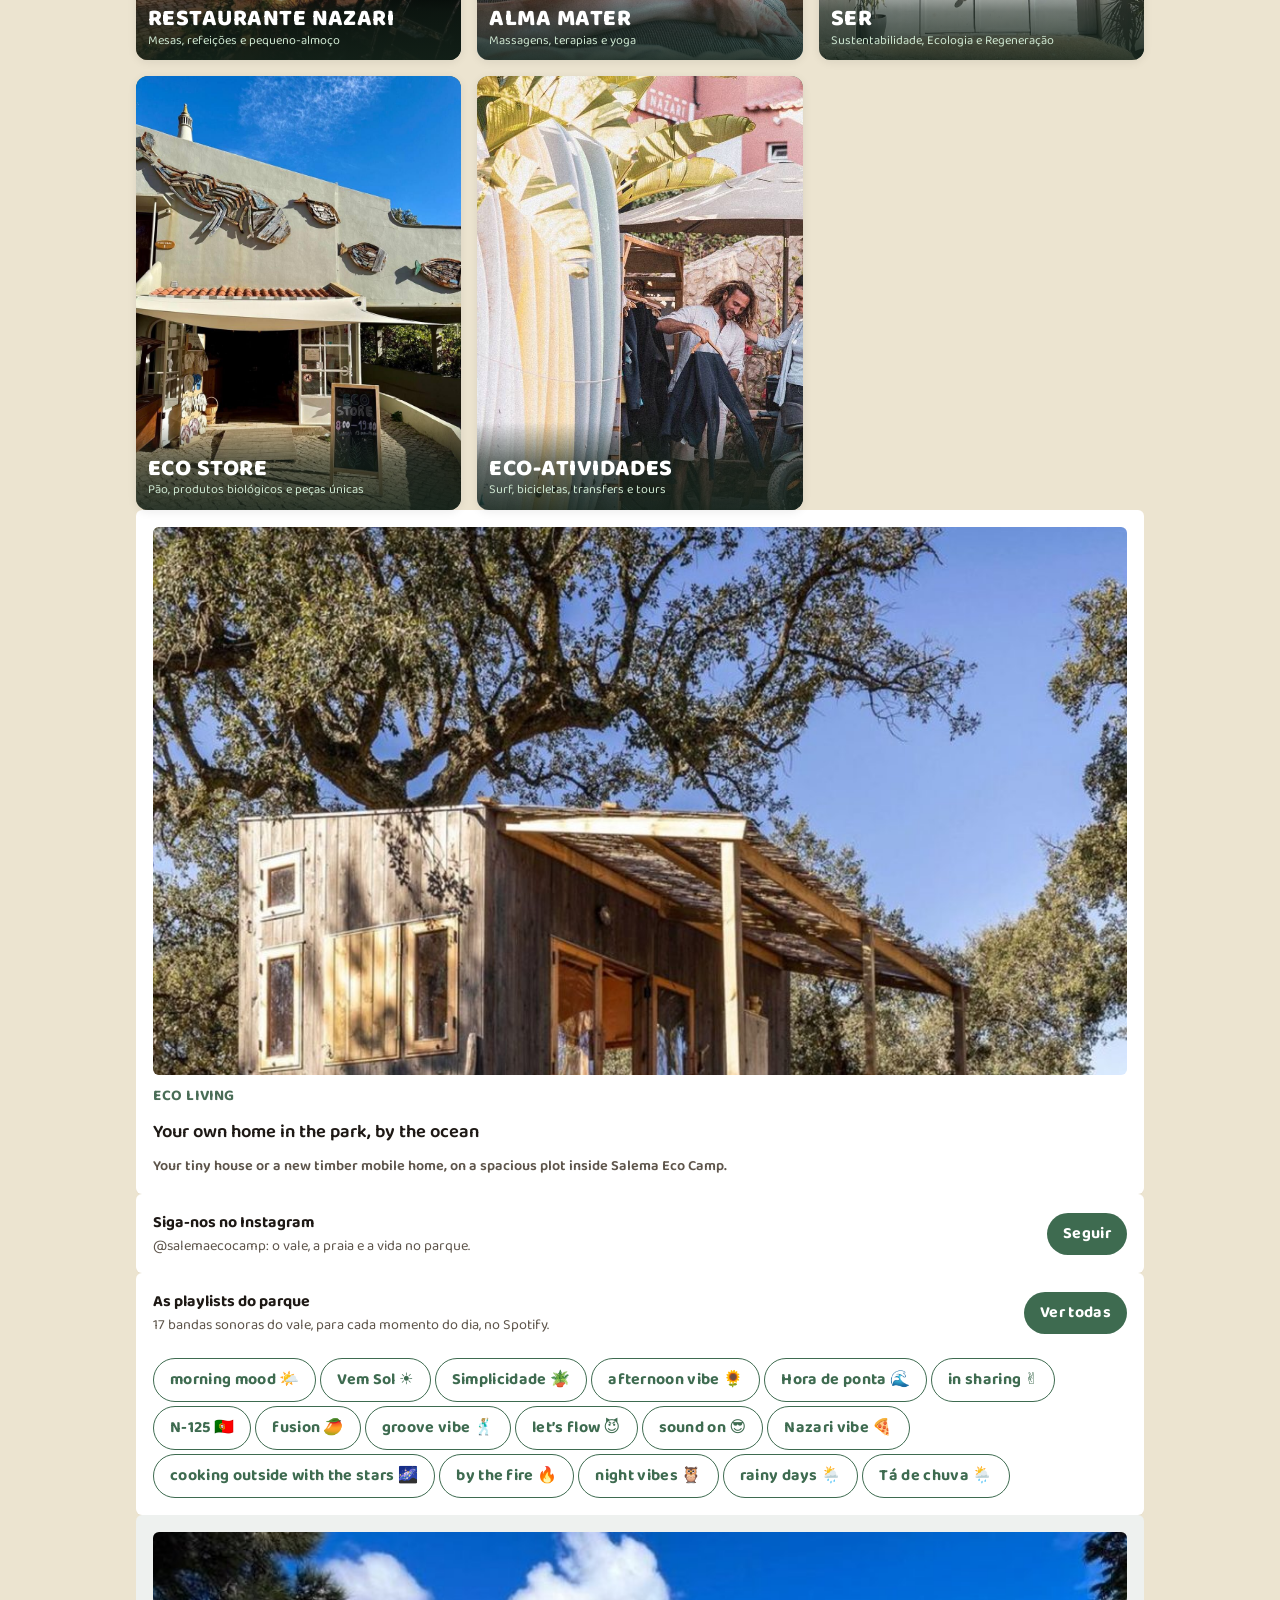
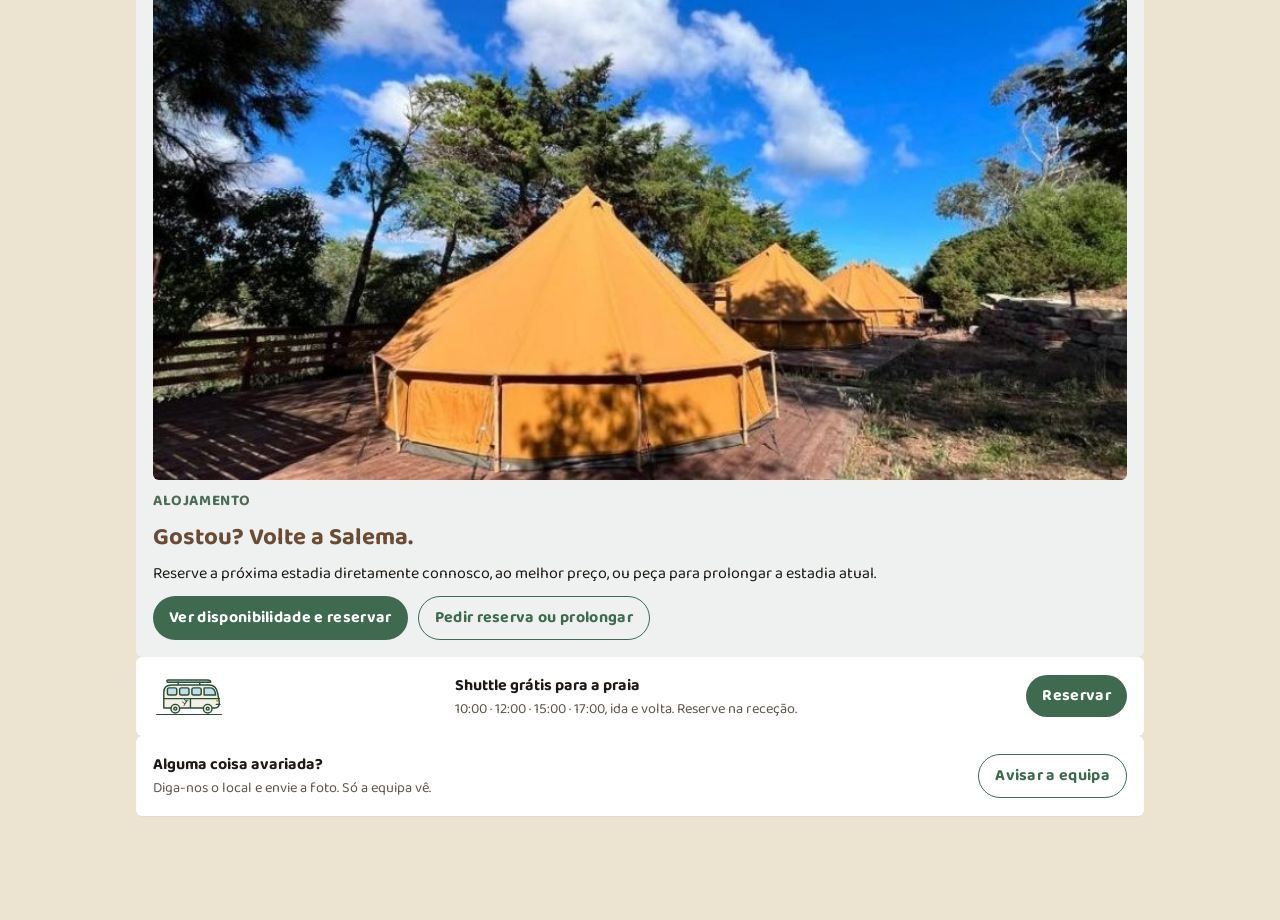
==== commit ebe70b4a: "Banner verde Jogos de sempre no topo de Calcular (fora da Região) Co-Authored-By: Claude Sonnet 5.5 " ====
--- a/index.html
+++ b/index.html
@@ -15,7 +15,7 @@
 <meta name="apple-mobile-web-app-status-bar-style" content="default">
 <link rel="preconnect" href="https://fonts.googleapis.com">
 <link rel="stylesheet" href="https://fonts.googleapis.com/css2?family=Baloo+Thambi+2:wght@400;500;600;700;800&display=swap">
-<link rel="stylesheet" href="estilo.css?v=112">
+<link rel="stylesheet" href="estilo.css?v=114">
 <script>/* línguas: na 1.ª visita noutra língua, esconde o texto português até chegar a tradução (máx. 4 s) */
 (function(){try{var l=localStorage.getItem("lang");if(!l){var n=(navigator.languages||[navigator.language||""]).map(function(x){return String(x).slice(0,2).toLowerCase()});l="en";for(var i=0;i<n.length;i++){if(n[i]==="pt"||n[i]==="de"||n[i]==="es"||n[i]==="en"){l=n[i];break;}}}
 if(l!=="pt"&&!localStorage.getItem("i18n-"+l)){document.documentElement.className+=" i18n-espera";setTimeout(function(){document.documentElement.classList.remove("i18n-espera")},4000);}}catch(e){}})();</script>
@@ -175,6 +175,10 @@
 
 <!-- CALCULAR -->
 <div class="view" id="v-calcular" hidden>
+  <a class="jogos-banner" href="jogos.html">
+    <span class="jogos-banner-t"><b>Jogos de sempre</b><span>Alquerque, Moinho e Shisima: jogos com mais de mil anos. Jogue contra o computador ou com quem está ao seu lado.</span></span>
+    <span class="jogos-banner-b">Jogar ›</span>
+  </a>
   <section class="block">
     <h1>Calcular</h1>
     <p class="lead">Contas rápidas para planear a sua estadia no Salema Eco Camp.</p>
@@ -461,11 +465,11 @@
   <form id="req-form" novalidate></form>
 </div>
 
-<script src="config.js?v=112"></script>
-<script src="conteudo.js?v=112"></script>
-<script src="app.js?v=112"></script>
-<script src="meteo.js?v=112"></script>
-<script src="i18n.js?v=112"></script>
+<script src="config.js?v=114"></script>
+<script src="conteudo.js?v=114"></script>
+<script src="app.js?v=114"></script>
+<script src="meteo.js?v=114"></script>
+<script src="i18n.js?v=114"></script>
 <template id="tpl-sust">
   <div class="card sust">
     <span class="eyebrow">Sustentabilidade</span>
--- a/estilo.css
+++ b/estilo.css
@@ -507,3 +507,10 @@
 .minha-res .btn{flex:none;color:var(--danger,#B3261E);border-color:currentColor}
 .shuttle .minhas-reservas{margin-top:10px;text-align:left}
 .mt-cam{font-size:.8rem;font-weight:700;color:var(--accent);text-decoration:none;margin-top:2px;align-self:flex-start}
+
+/* banner verde "Jogos de sempre" no topo de Calcular */
+.jogos-banner{display:flex;align-items:center;gap:12px;background:var(--brand);color:var(--brand-ink);border-radius:var(--r);padding:14px 16px;text-decoration:none;margin-bottom:12px}
+.jogos-banner-t{display:flex;flex-direction:column;gap:3px;min-width:0}
+.jogos-banner-t b{font-family:var(--display);font-size:1.25rem;line-height:1.2}
+.jogos-banner-t span{font-size:.9rem;line-height:1.35;opacity:.92}
+.jogos-banner-b{flex:none;background:#fff;color:var(--brand);font-family:var(--display);font-weight:700;border-radius:999px;padding:8px 16px}
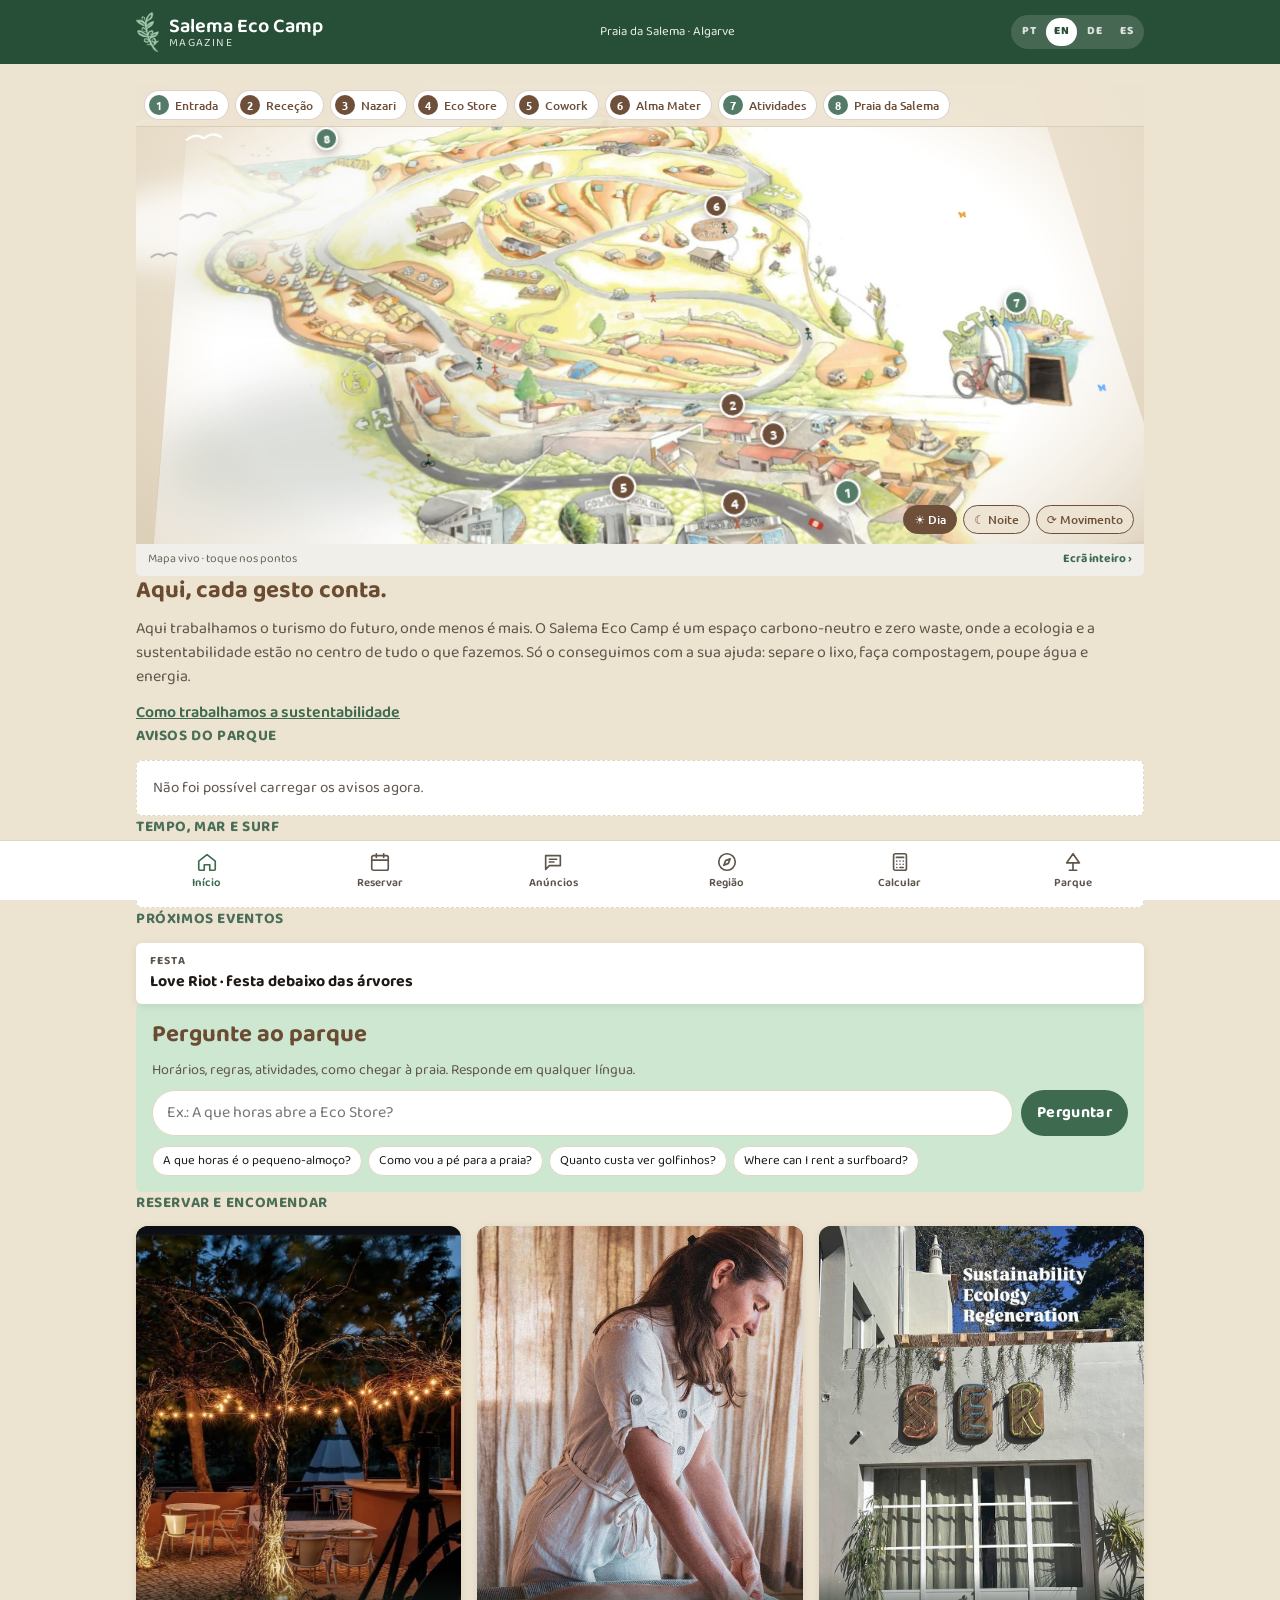
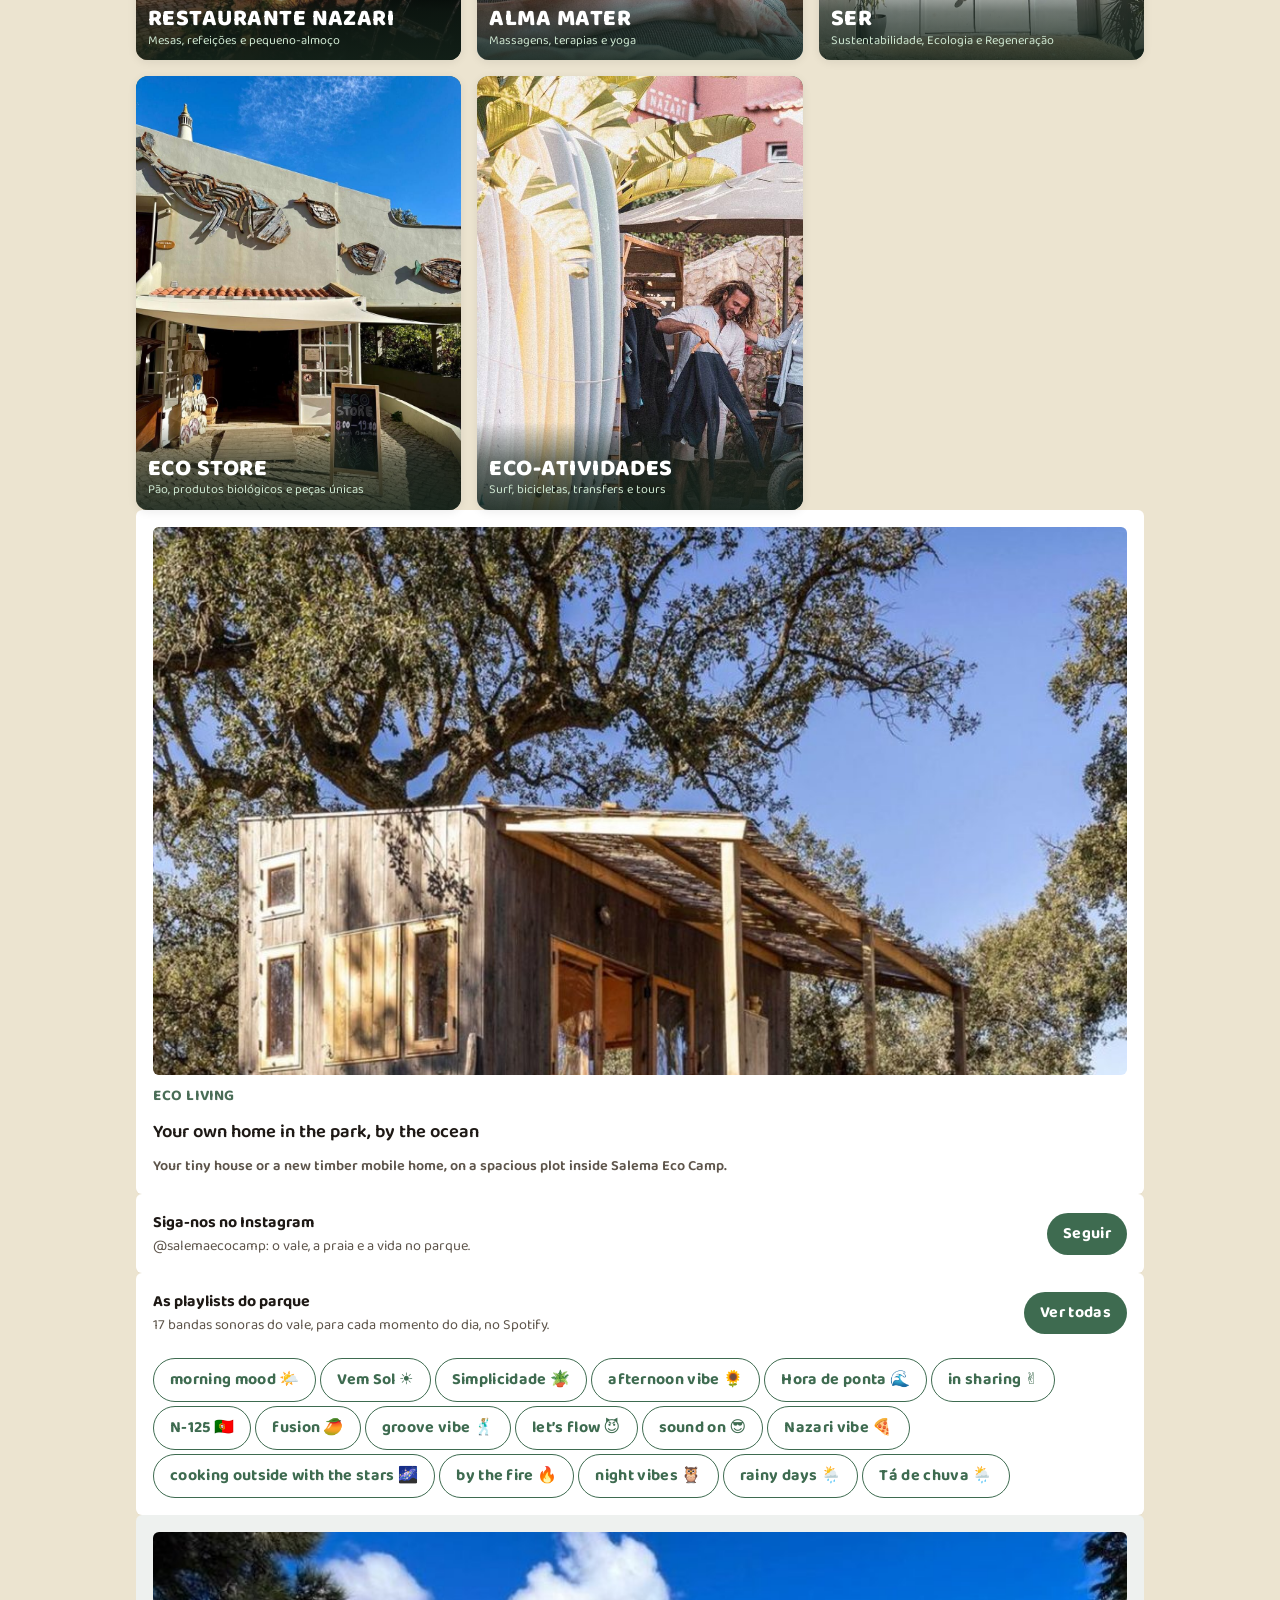
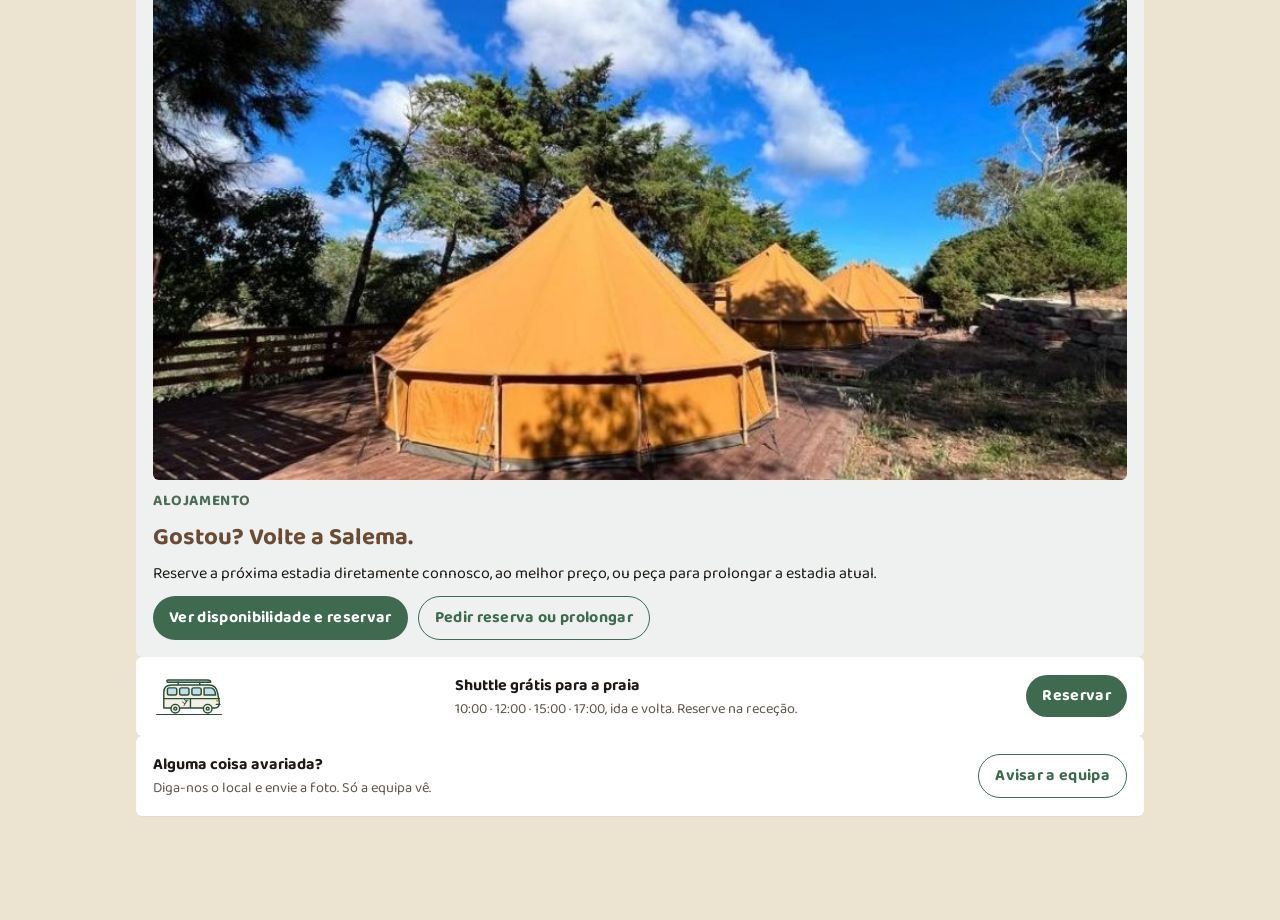
==== commit ca481762: "Calcular: dois botões de atalho (estadia e pegada de carbono) Co-Authored-By: Claude Sonnet 5.5 <nor" ====
--- a/index.html
+++ b/index.html
@@ -15,7 +15,7 @@
 <meta name="apple-mobile-web-app-status-bar-style" content="default">
 <link rel="preconnect" href="https://fonts.googleapis.com">
 <link rel="stylesheet" href="https://fonts.googleapis.com/css2?family=Baloo+Thambi+2:wght@400;500;600;700;800&display=swap">
-<link rel="stylesheet" href="estilo.css?v=114">
+<link rel="stylesheet" href="estilo.css?v=115">
 <script>/* línguas: na 1.ª visita noutra língua, esconde o texto português até chegar a tradução (máx. 4 s) */
 (function(){try{var l=localStorage.getItem("lang");if(!l){var n=(navigator.languages||[navigator.language||""]).map(function(x){return String(x).slice(0,2).toLowerCase()});l="en";for(var i=0;i<n.length;i++){if(n[i]==="pt"||n[i]==="de"||n[i]==="es"||n[i]==="en"){l=n[i];break;}}}
 if(l!=="pt"&&!localStorage.getItem("i18n-"+l)){document.documentElement.className+=" i18n-espera";setTimeout(function(){document.documentElement.classList.remove("i18n-espera")},4000);}}catch(e){}})();</script>
@@ -182,6 +182,10 @@
   <section class="block">
     <h1>Calcular</h1>
     <p class="lead">Contas rápidas para planear a sua estadia no Salema Eco Camp.</p>
+    <div class="calc-botoes">
+      <button class="btn" type="button" data-ir="calc-estadia">Quanto custa a estadia</button>
+      <button class="btn" type="button" data-ir="calc-pegada">Pegada de carbono</button>
+    </div>
   </section>
   <section id="calc-estadia" style="margin-top:8px">
     <iframe id="calc-frame" title="Calculadora de campismo" loading="lazy" style="width:100%;border:0;min-height:1400px;display:block"></iframe>
@@ -465,11 +469,11 @@
   <form id="req-form" novalidate></form>
 </div>
 
-<script src="config.js?v=114"></script>
-<script src="conteudo.js?v=114"></script>
-<script src="app.js?v=114"></script>
-<script src="meteo.js?v=114"></script>
-<script src="i18n.js?v=114"></script>
+<script src="config.js?v=115"></script>
+<script src="conteudo.js?v=115"></script>
+<script src="app.js?v=115"></script>
+<script src="meteo.js?v=115"></script>
+<script src="i18n.js?v=115"></script>
 <template id="tpl-sust">
   <div class="card sust">
     <span class="eyebrow">Sustentabilidade</span>
--- a/estilo.css
+++ b/estilo.css
@@ -514,3 +514,8 @@
 .jogos-banner-t b{font-family:var(--display);font-size:1.25rem;line-height:1.2}
 .jogos-banner-t span{font-size:.9rem;line-height:1.35;opacity:.92}
 .jogos-banner-b{flex:none;background:#fff;color:var(--brand);font-family:var(--display);font-weight:700;border-radius:999px;padding:8px 16px}
+
+/* botões de atalho em Calcular */
+.calc-botoes{display:flex;gap:8px;flex-wrap:wrap}
+.calc-botoes .btn{flex:1;min-width:140px;white-space:normal;line-height:1.15;min-height:44px}
+#calc-estadia,#calc-pegada{scroll-margin-top:76px}
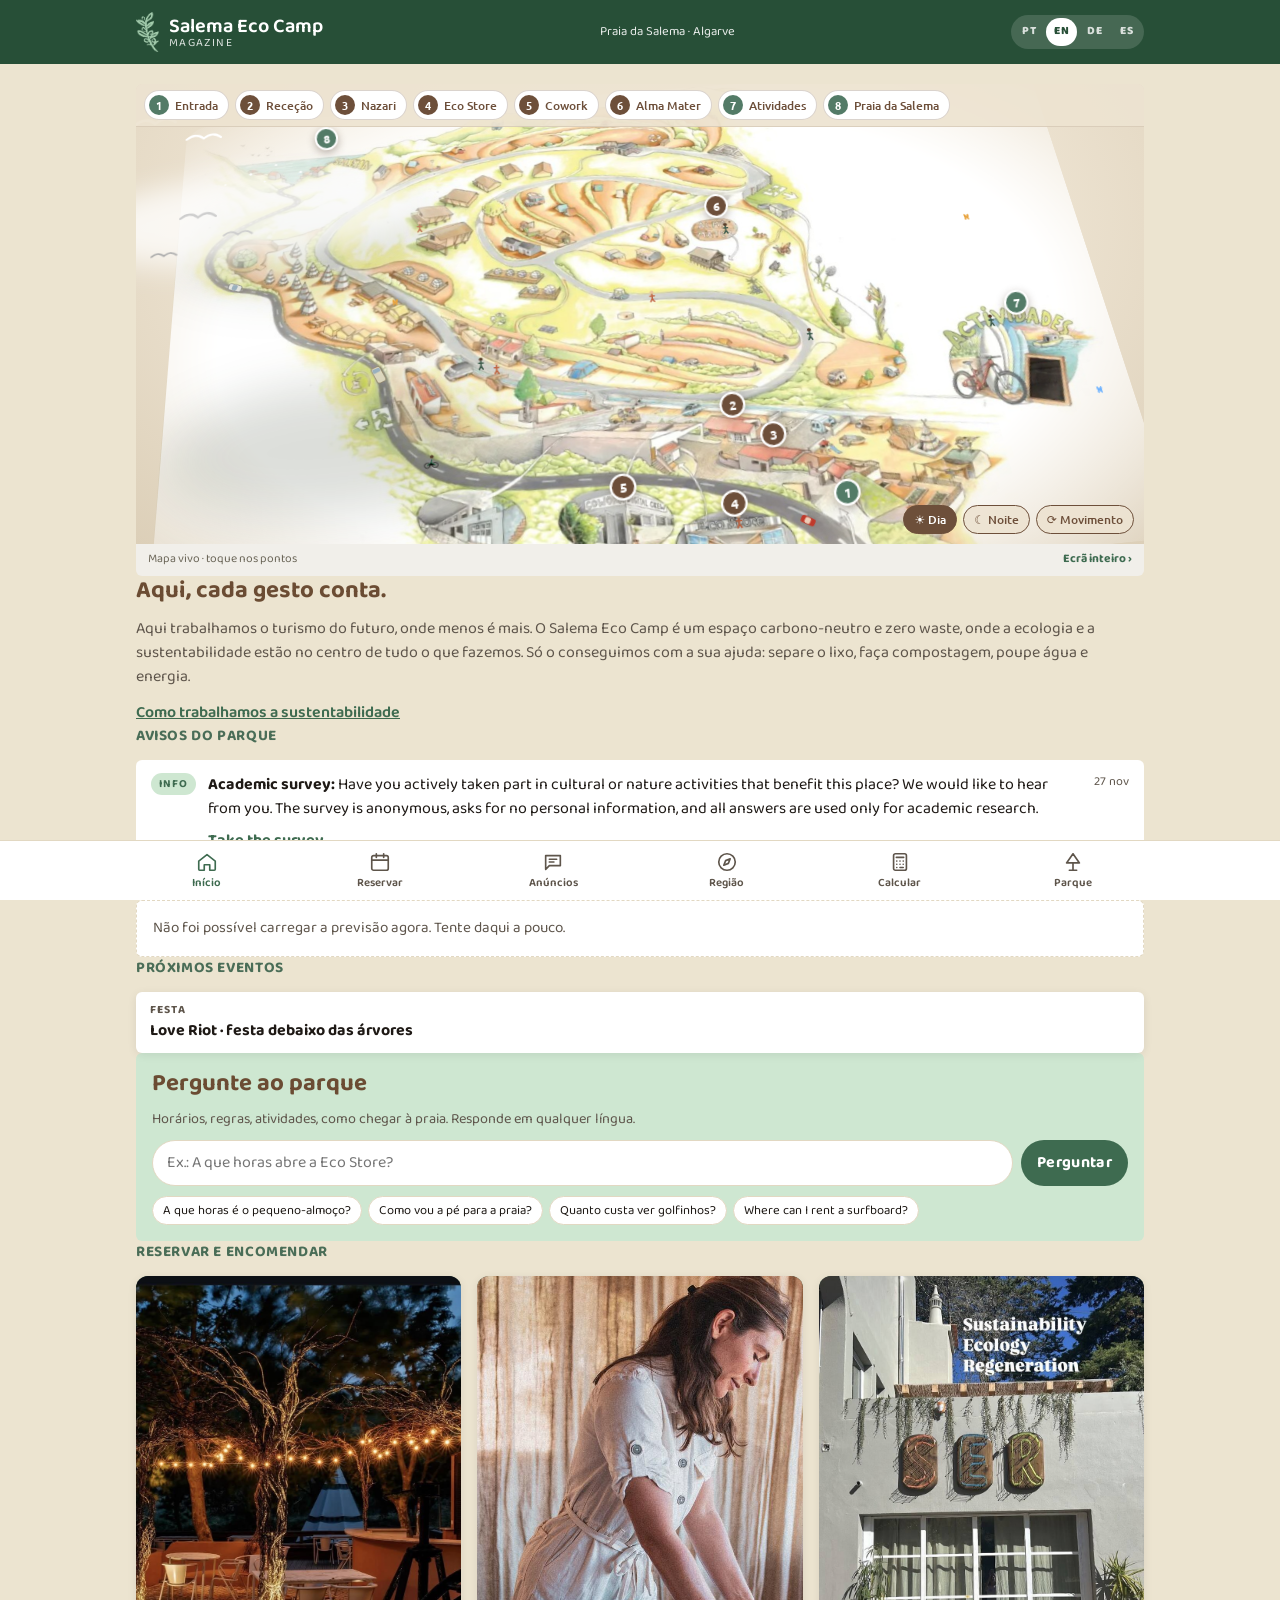
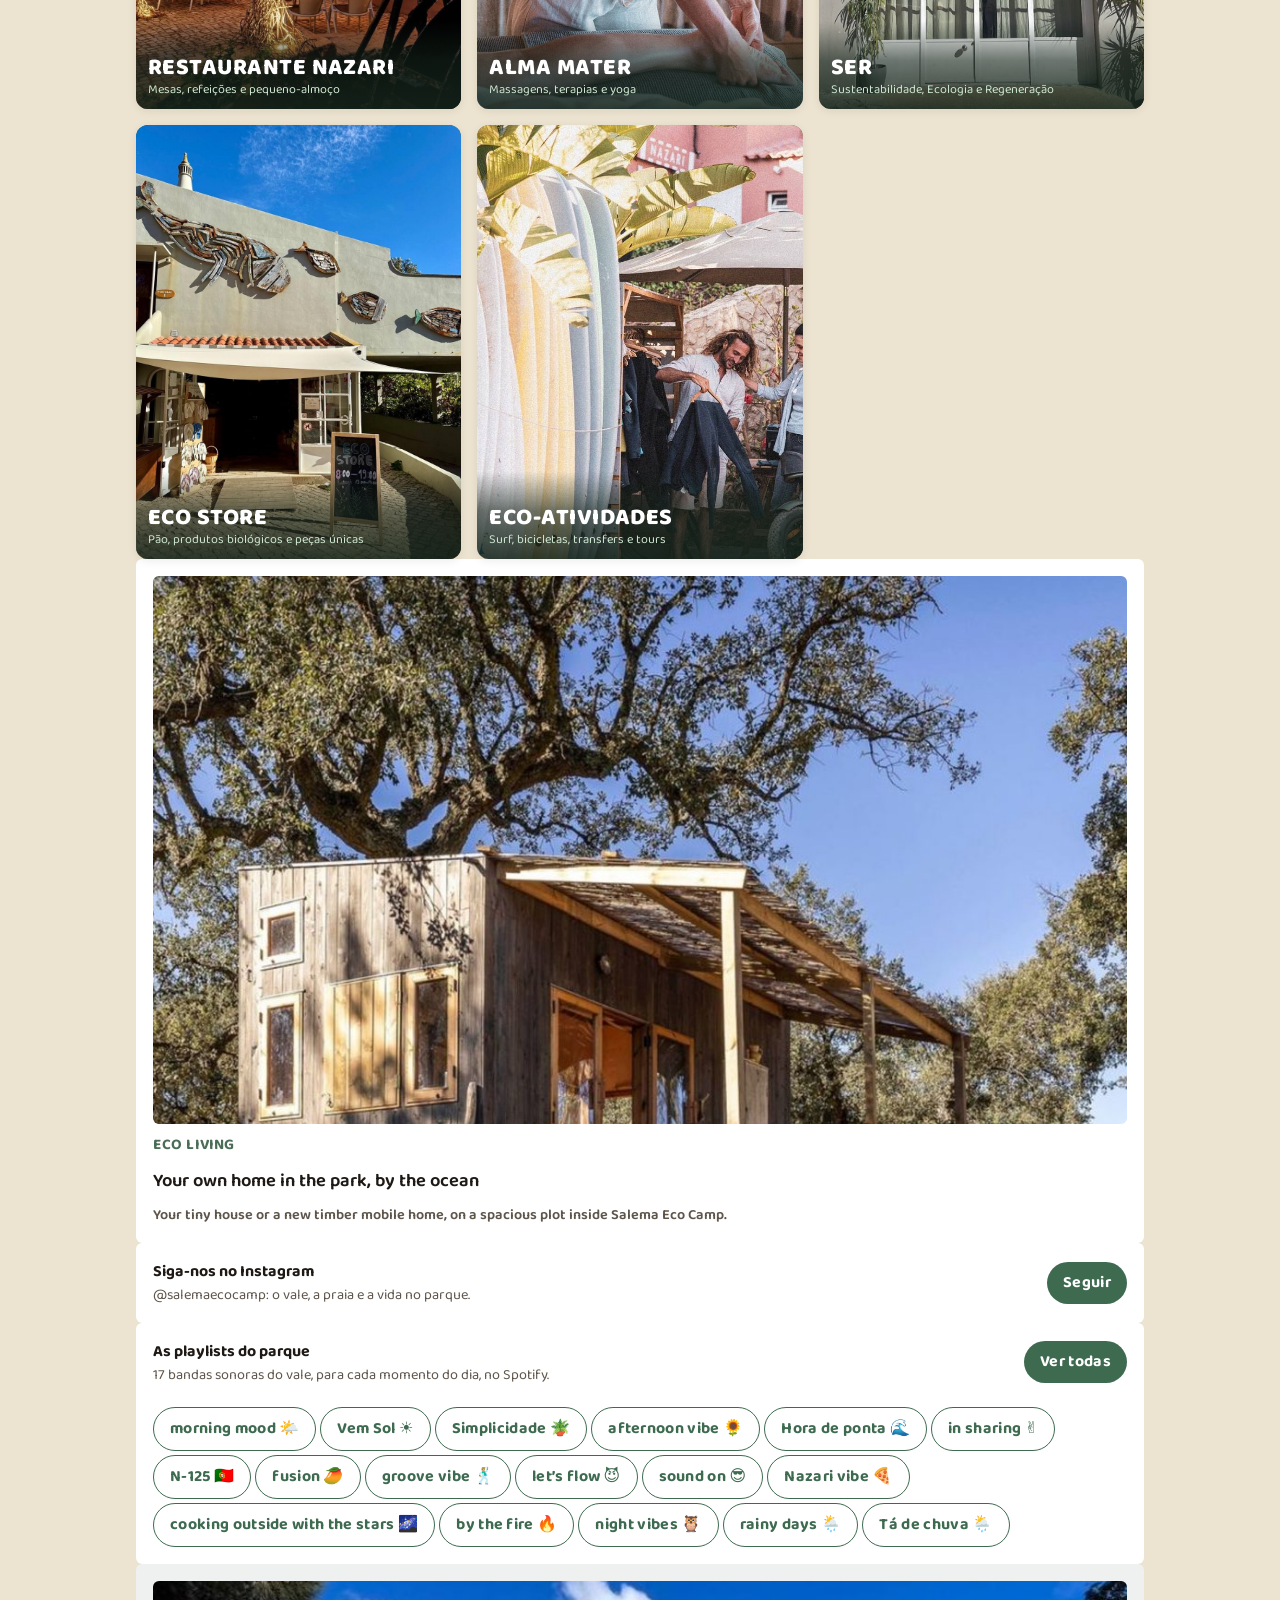
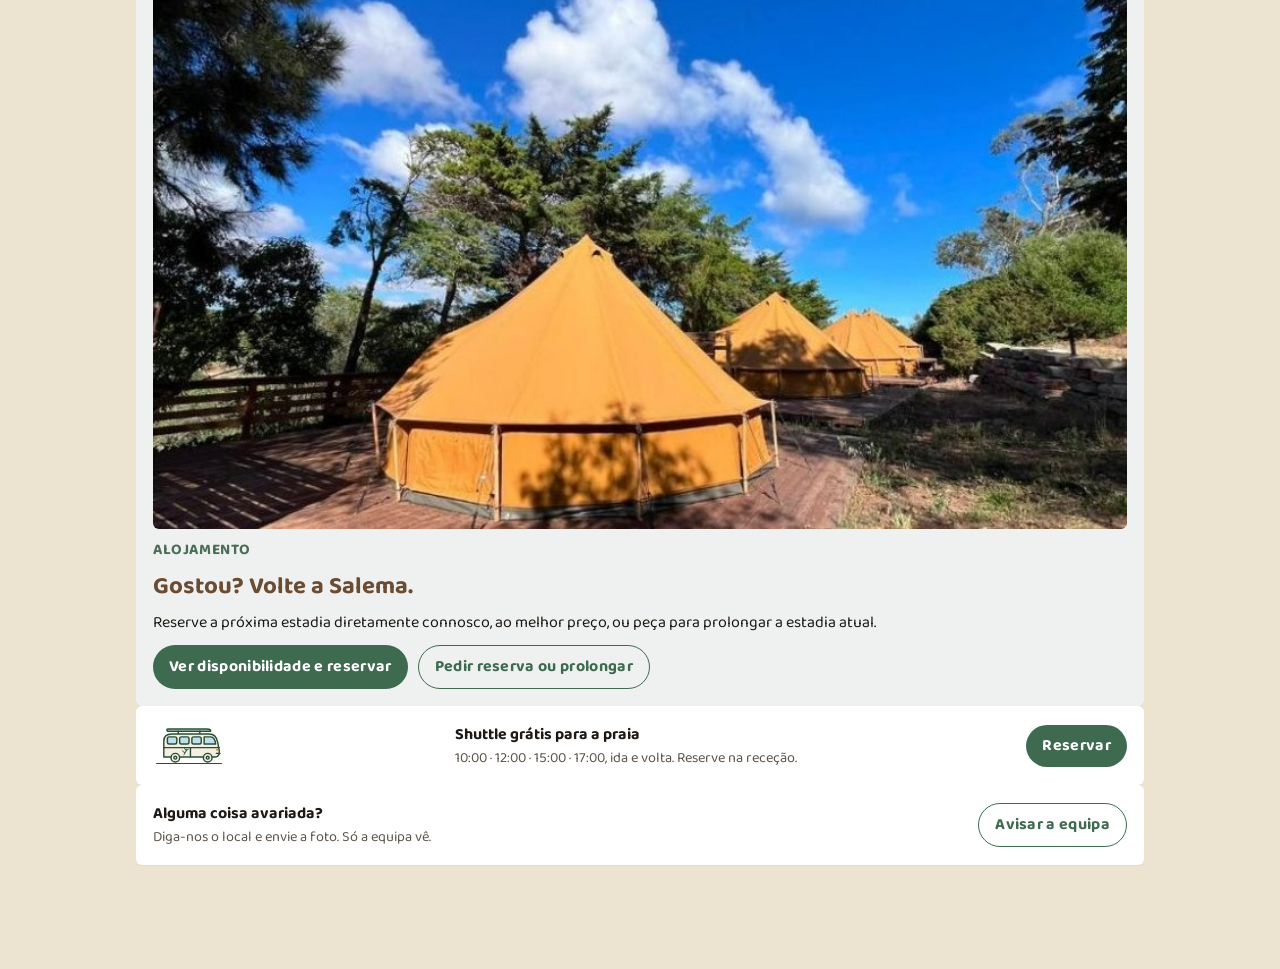
==== commit be636d63: "Aviso: convite para o questionário académico anónimo Co-Authored-By: Claude Sonnet 5.5 <noreply@anth" ====
--- a/index.html
+++ b/index.html
@@ -15,7 +15,7 @@
 <meta name="apple-mobile-web-app-status-bar-style" content="default">
 <link rel="preconnect" href="https://fonts.googleapis.com">
 <link rel="stylesheet" href="https://fonts.googleapis.com/css2?family=Baloo+Thambi+2:wght@400;500;600;700;800&display=swap">
-<link rel="stylesheet" href="estilo.css?v=115">
+<link rel="stylesheet" href="estilo.css?v=116">
 <script>/* línguas: na 1.ª visita noutra língua, esconde o texto português até chegar a tradução (máx. 4 s) */
 (function(){try{var l=localStorage.getItem("lang");if(!l){var n=(navigator.languages||[navigator.language||""]).map(function(x){return String(x).slice(0,2).toLowerCase()});l="en";for(var i=0;i<n.length;i++){if(n[i]==="pt"||n[i]==="de"||n[i]==="es"||n[i]==="en"){l=n[i];break;}}}
 if(l!=="pt"&&!localStorage.getItem("i18n-"+l)){document.documentElement.className+=" i18n-espera";setTimeout(function(){document.documentElement.classList.remove("i18n-espera")},4000);}}catch(e){}})();</script>
@@ -469,11 +469,11 @@
   <form id="req-form" novalidate></form>
 </div>
 
-<script src="config.js?v=115"></script>
-<script src="conteudo.js?v=115"></script>
-<script src="app.js?v=115"></script>
-<script src="meteo.js?v=115"></script>
-<script src="i18n.js?v=115"></script>
+<script src="config.js?v=116"></script>
+<script src="conteudo.js?v=116"></script>
+<script src="app.js?v=116"></script>
+<script src="meteo.js?v=116"></script>
+<script src="i18n.js?v=116"></script>
 <template id="tpl-sust">
   <div class="card sust">
     <span class="eyebrow">Sustentabilidade</span>
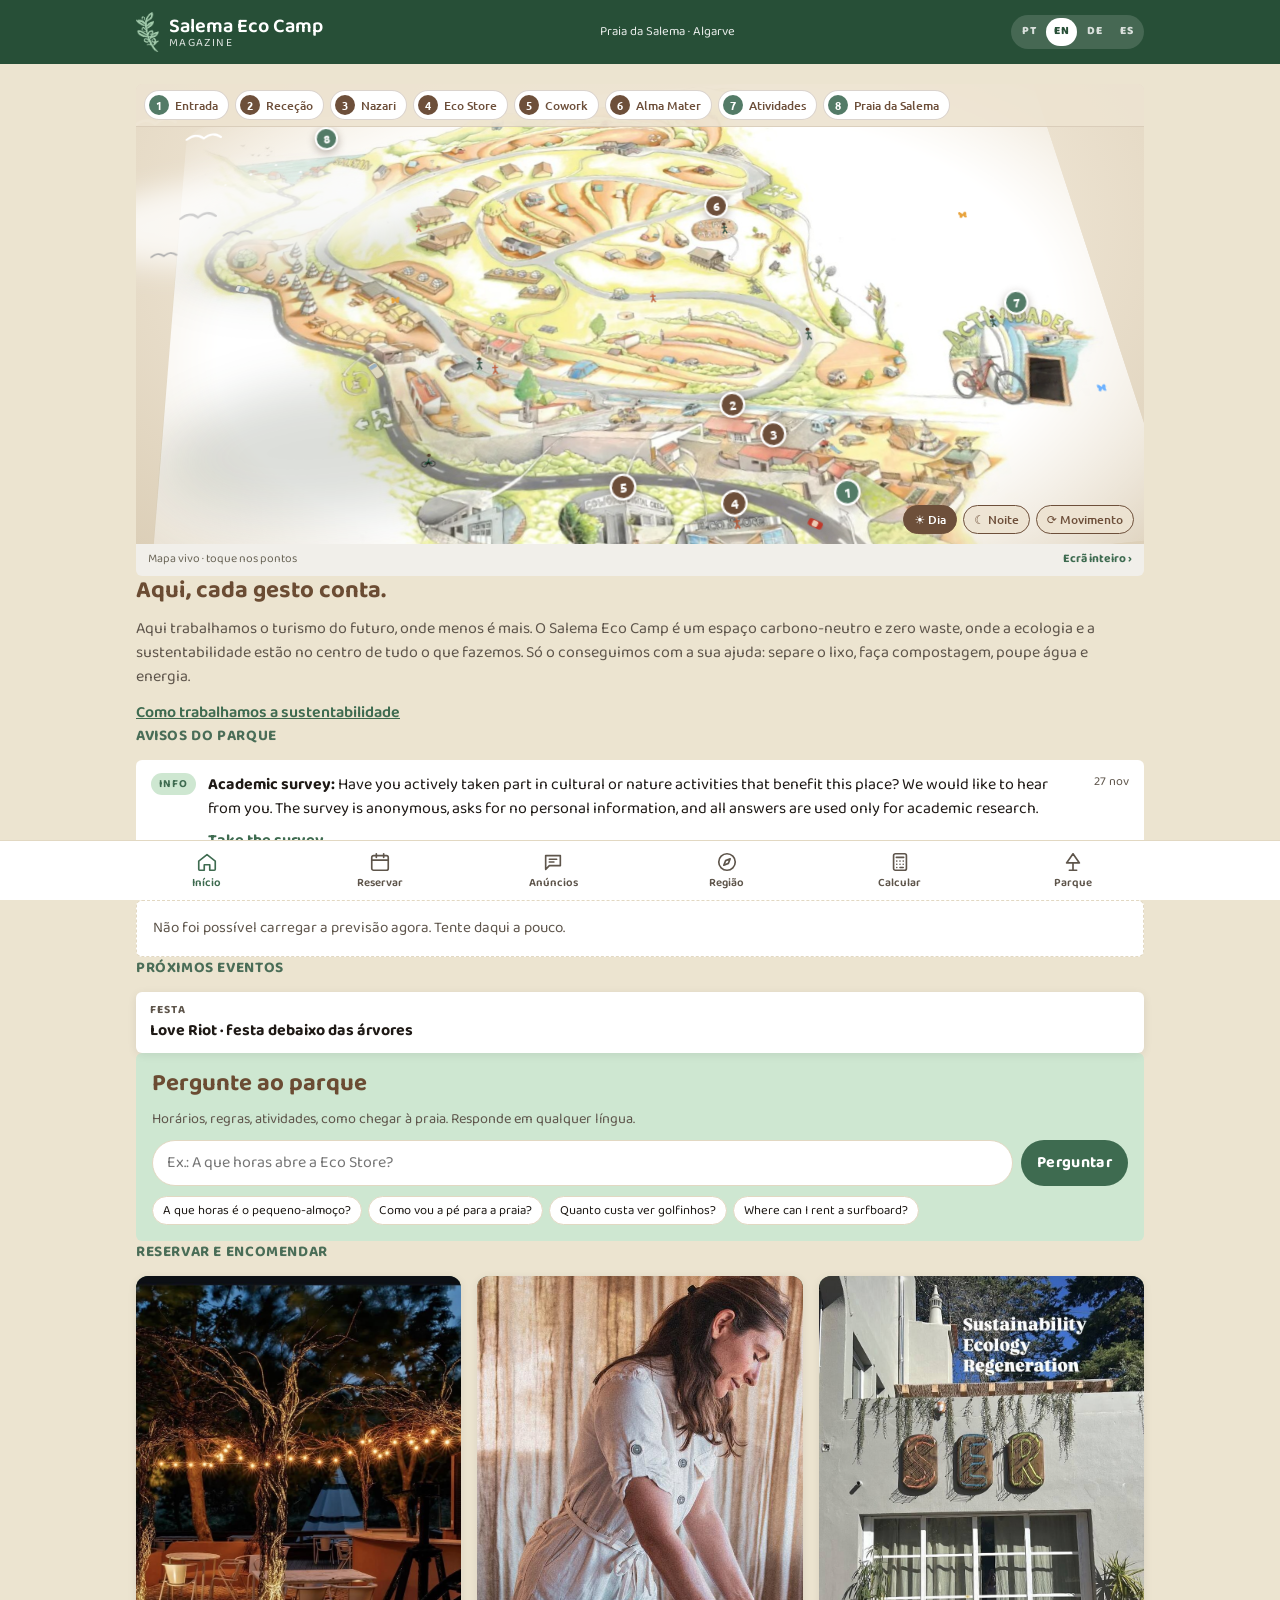
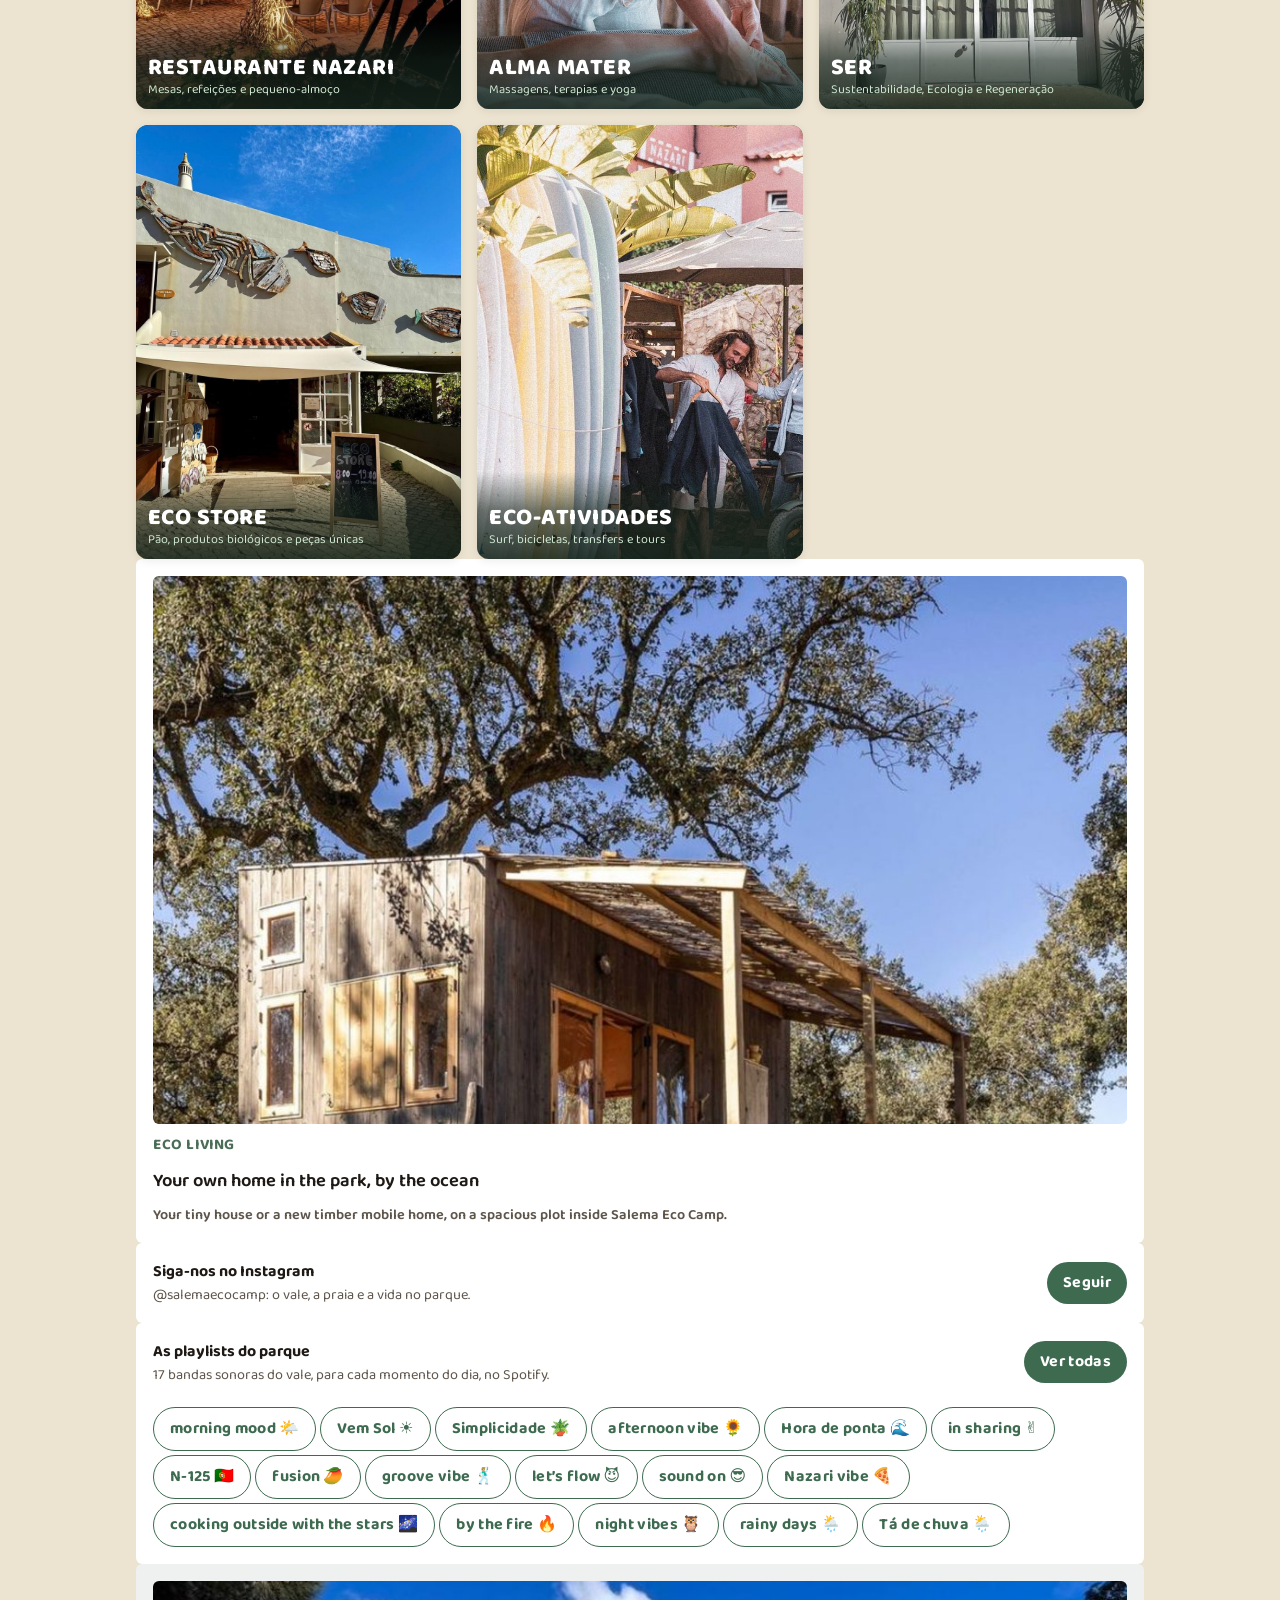
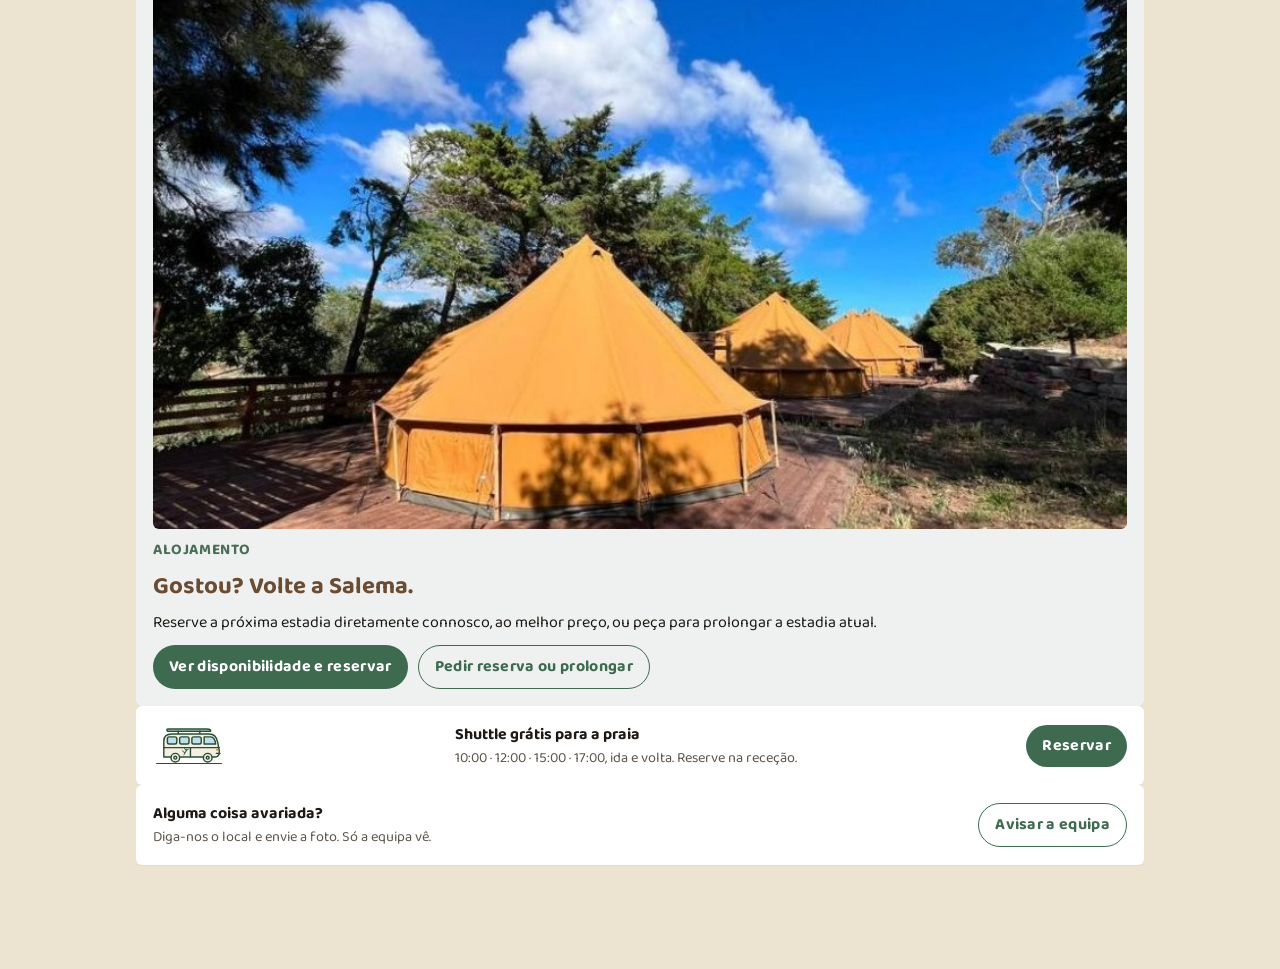
==== commit a7581d1b: "Evento: Festival da Batata-Doce de Aljezur (27-29 novembro) Co-Authored-By: Claude Sonnet 5.5 <norep" ====
--- a/index.html
+++ b/index.html
@@ -15,7 +15,7 @@
 <meta name="apple-mobile-web-app-status-bar-style" content="default">
 <link rel="preconnect" href="https://fonts.googleapis.com">
 <link rel="stylesheet" href="https://fonts.googleapis.com/css2?family=Baloo+Thambi+2:wght@400;500;600;700;800&display=swap">
-<link rel="stylesheet" href="estilo.css?v=116">
+<link rel="stylesheet" href="estilo.css?v=117">
 <script>/* línguas: na 1.ª visita noutra língua, esconde o texto português até chegar a tradução (máx. 4 s) */
 (function(){try{var l=localStorage.getItem("lang");if(!l){var n=(navigator.languages||[navigator.language||""]).map(function(x){return String(x).slice(0,2).toLowerCase()});l="en";for(var i=0;i<n.length;i++){if(n[i]==="pt"||n[i]==="de"||n[i]==="es"||n[i]==="en"){l=n[i];break;}}}
 if(l!=="pt"&&!localStorage.getItem("i18n-"+l)){document.documentElement.className+=" i18n-espera";setTimeout(function(){document.documentElement.classList.remove("i18n-espera")},4000);}}catch(e){}})();</script>
@@ -469,11 +469,11 @@
   <form id="req-form" novalidate></form>
 </div>
 
-<script src="config.js?v=116"></script>
-<script src="conteudo.js?v=116"></script>
-<script src="app.js?v=116"></script>
-<script src="meteo.js?v=116"></script>
-<script src="i18n.js?v=116"></script>
+<script src="config.js?v=117"></script>
+<script src="conteudo.js?v=117"></script>
+<script src="app.js?v=117"></script>
+<script src="meteo.js?v=117"></script>
+<script src="i18n.js?v=117"></script>
 <template id="tpl-sust">
   <div class="card sust">
     <span class="eyebrow">Sustentabilidade</span>
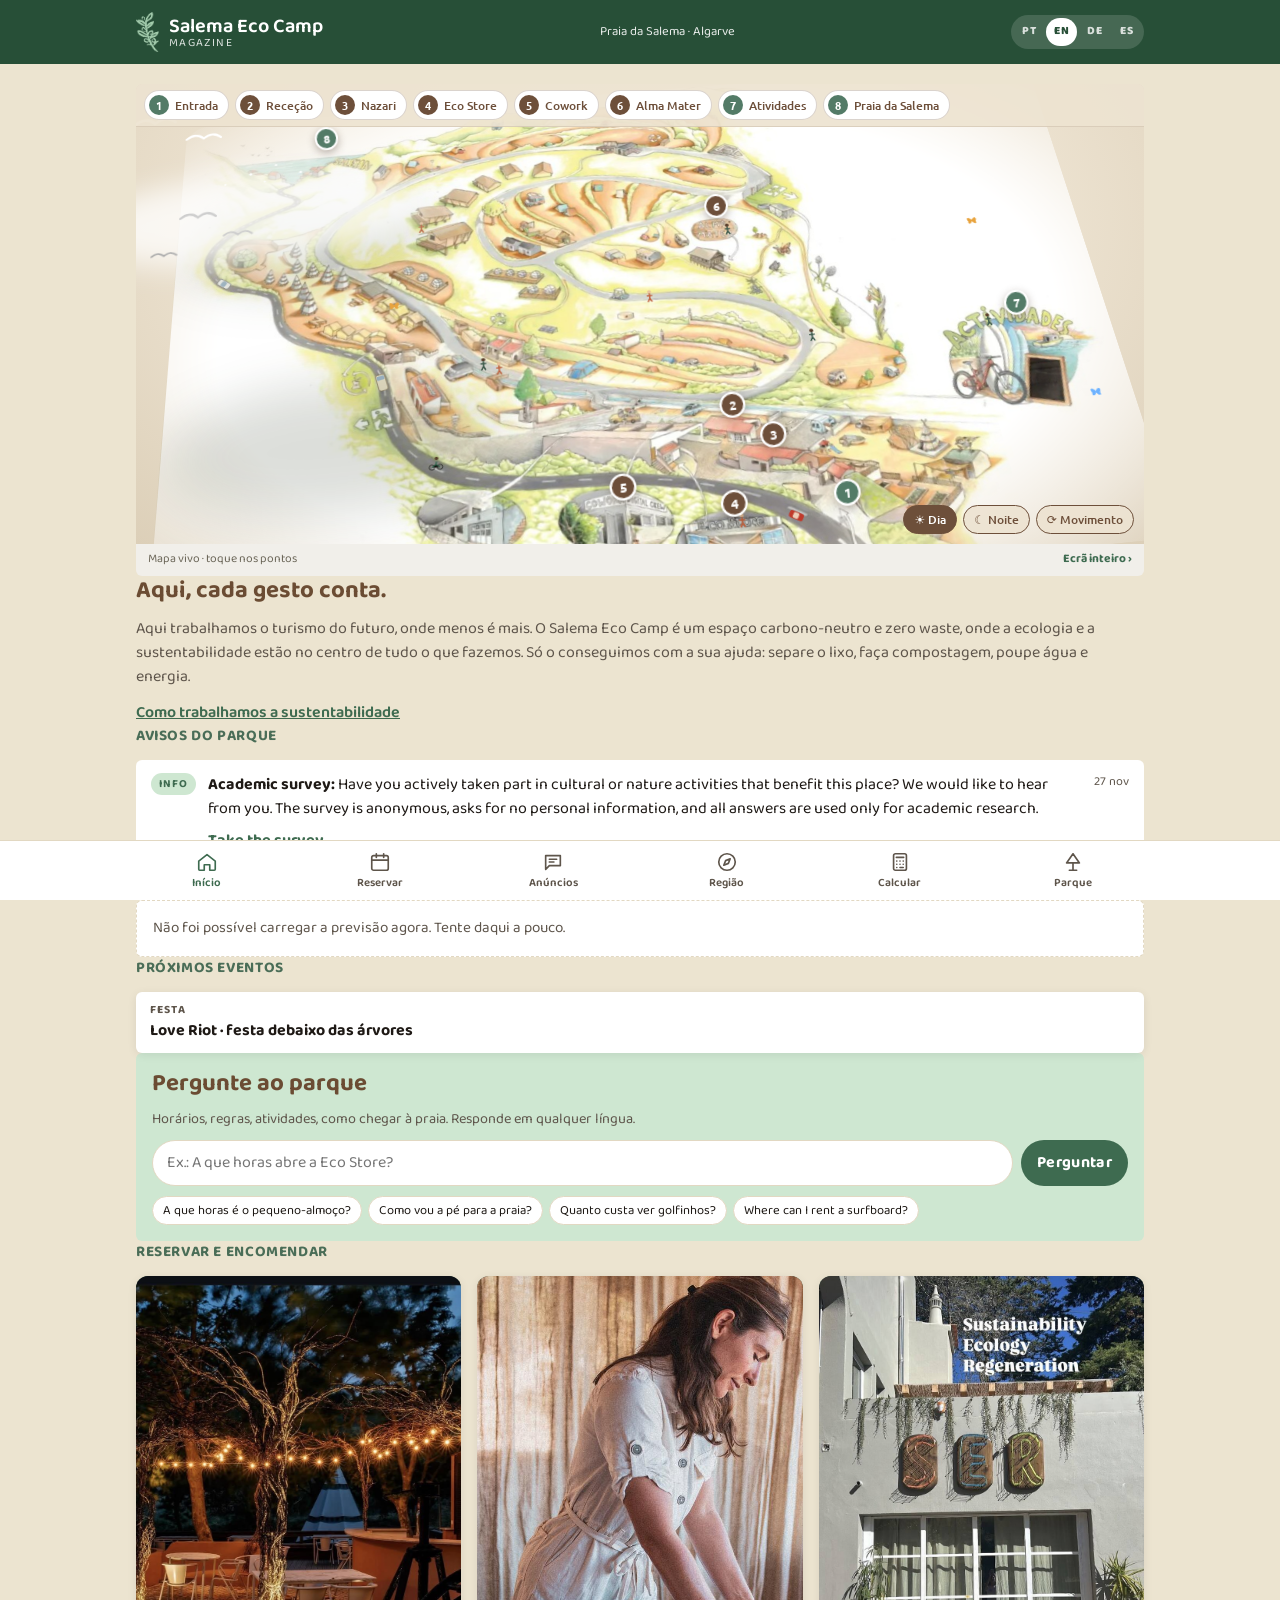
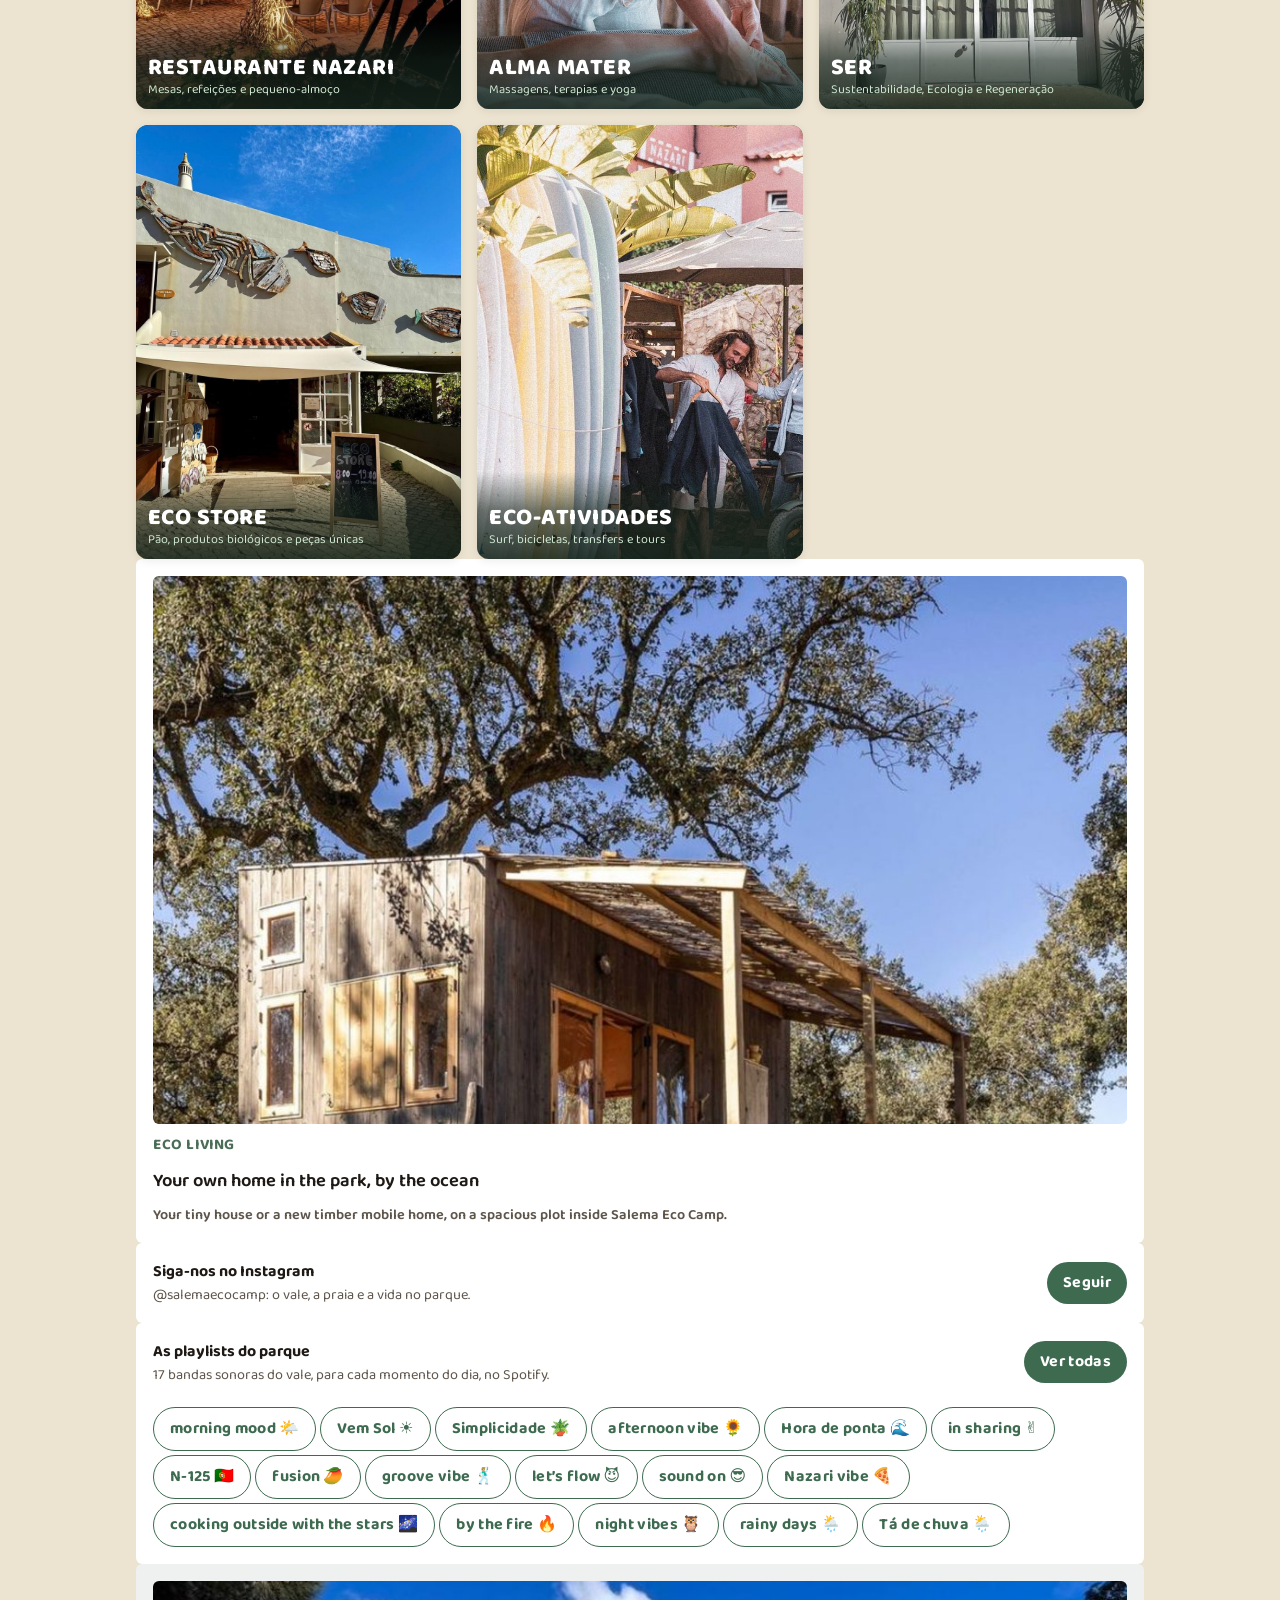
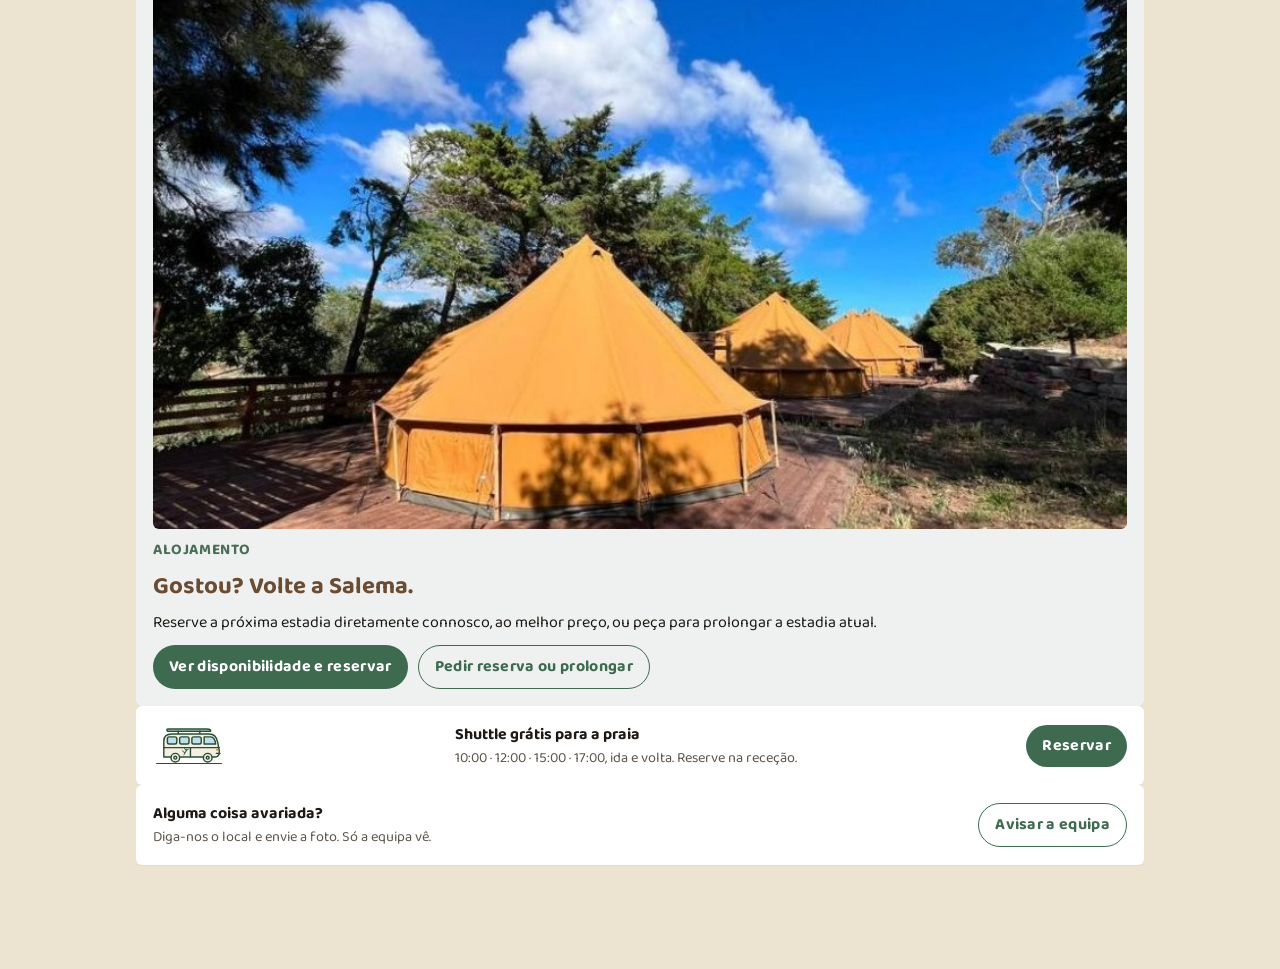
==== commit 59ae4f4d: "Evento Batata-Doce: cartaz oficial Co-Authored-By: Claude Sonnet 5.5 <noreply@anthropic.com> Claude-" ====
--- a/index.html
+++ b/index.html
@@ -15,7 +15,7 @@
 <meta name="apple-mobile-web-app-status-bar-style" content="default">
 <link rel="preconnect" href="https://fonts.googleapis.com">
 <link rel="stylesheet" href="https://fonts.googleapis.com/css2?family=Baloo+Thambi+2:wght@400;500;600;700;800&display=swap">
-<link rel="stylesheet" href="estilo.css?v=117">
+<link rel="stylesheet" href="estilo.css?v=118">
 <script>/* línguas: na 1.ª visita noutra língua, esconde o texto português até chegar a tradução (máx. 4 s) */
 (function(){try{var l=localStorage.getItem("lang");if(!l){var n=(navigator.languages||[navigator.language||""]).map(function(x){return String(x).slice(0,2).toLowerCase()});l="en";for(var i=0;i<n.length;i++){if(n[i]==="pt"||n[i]==="de"||n[i]==="es"||n[i]==="en"){l=n[i];break;}}}
 if(l!=="pt"&&!localStorage.getItem("i18n-"+l)){document.documentElement.className+=" i18n-espera";setTimeout(function(){document.documentElement.classList.remove("i18n-espera")},4000);}}catch(e){}})();</script>
@@ -469,11 +469,11 @@
   <form id="req-form" novalidate></form>
 </div>
 
-<script src="config.js?v=117"></script>
-<script src="conteudo.js?v=117"></script>
-<script src="app.js?v=117"></script>
-<script src="meteo.js?v=117"></script>
-<script src="i18n.js?v=117"></script>
+<script src="config.js?v=118"></script>
+<script src="conteudo.js?v=118"></script>
+<script src="app.js?v=118"></script>
+<script src="meteo.js?v=118"></script>
+<script src="i18n.js?v=118"></script>
 <template id="tpl-sust">
   <div class="card sust">
     <span class="eyebrow">Sustentabilidade</span>
